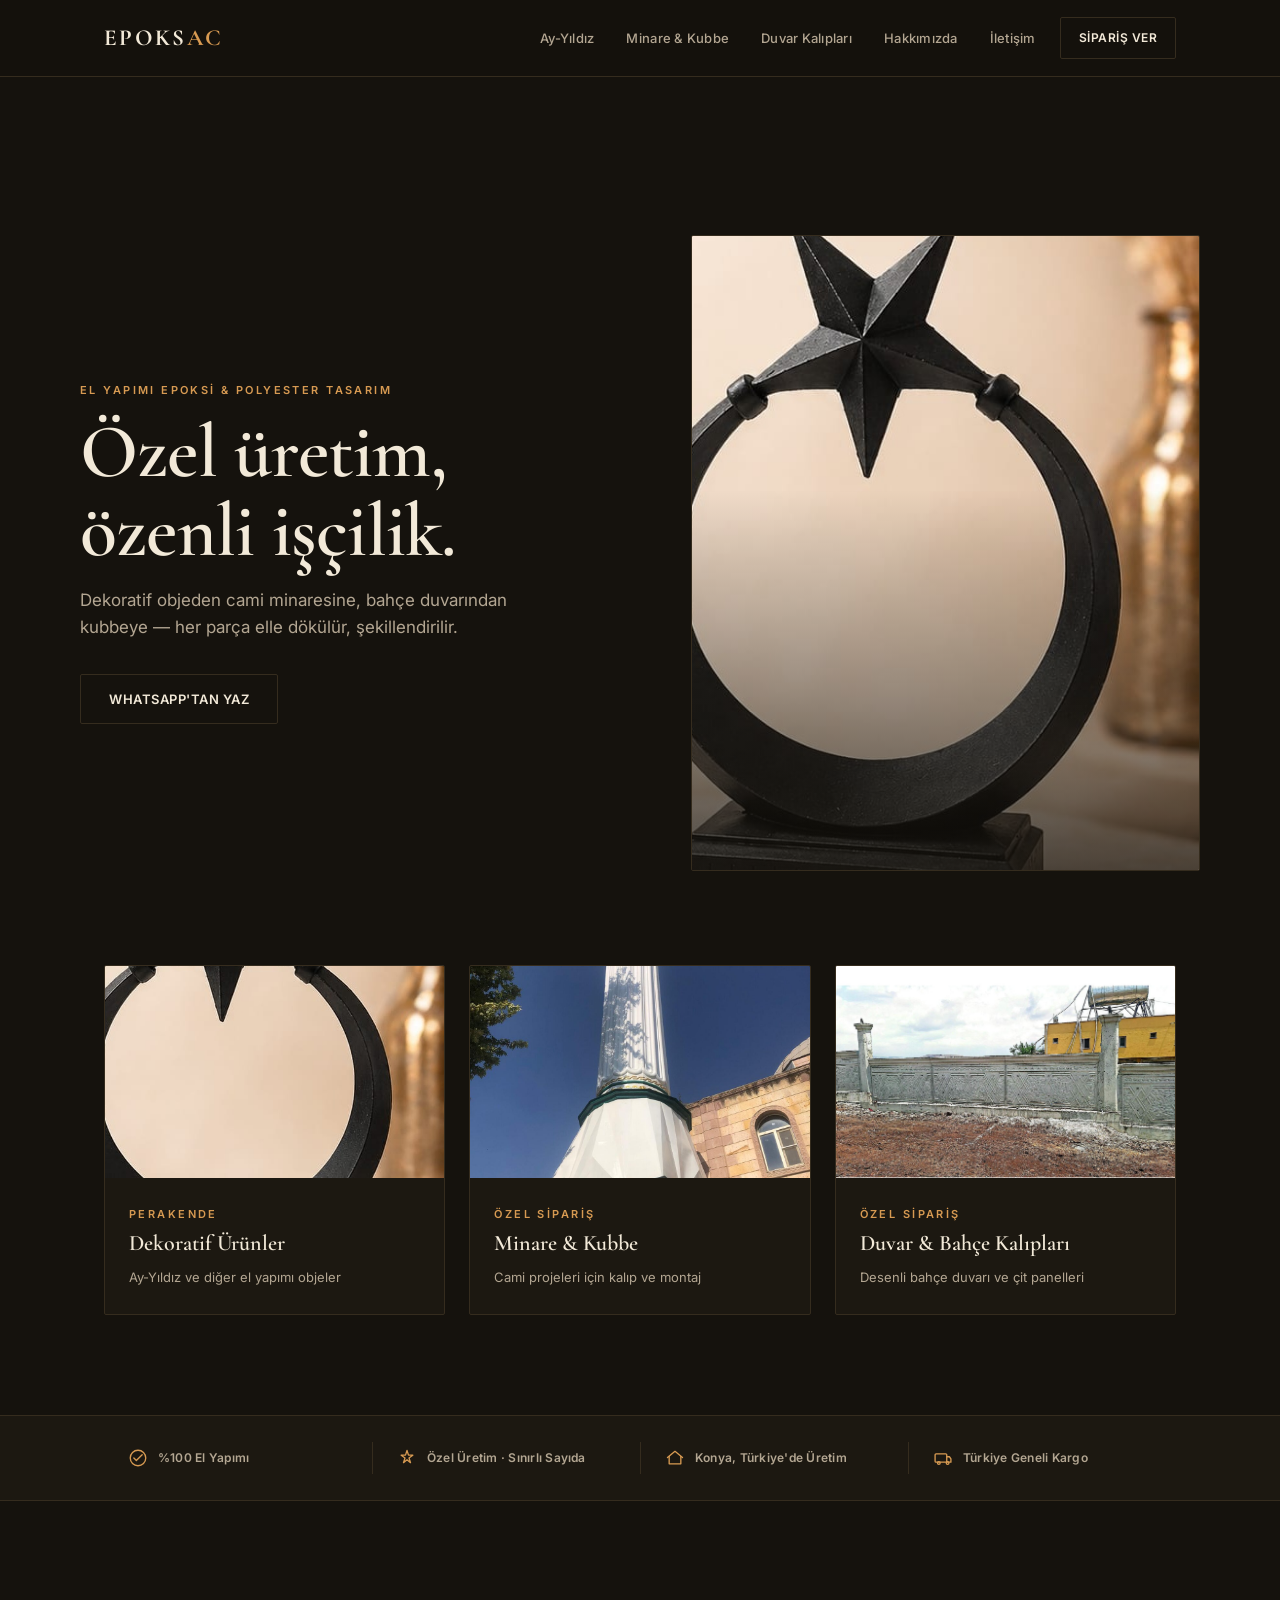
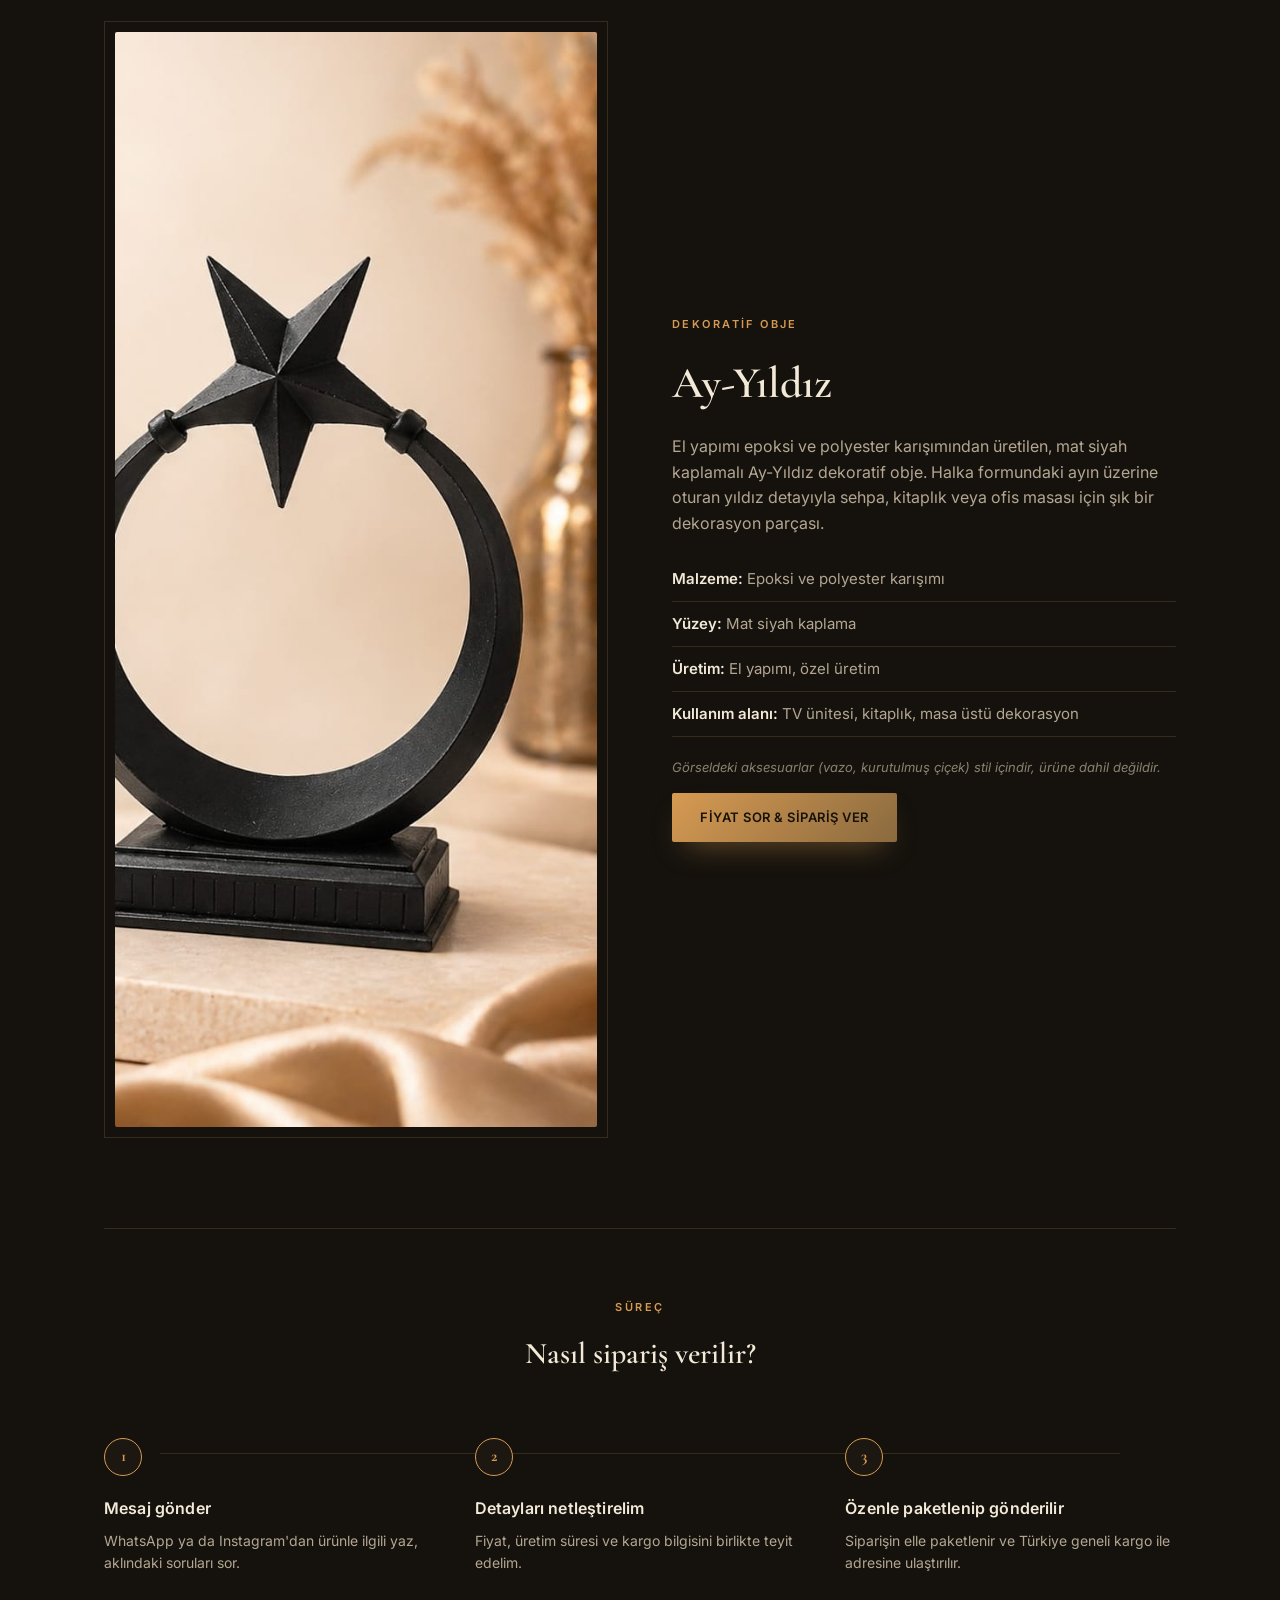
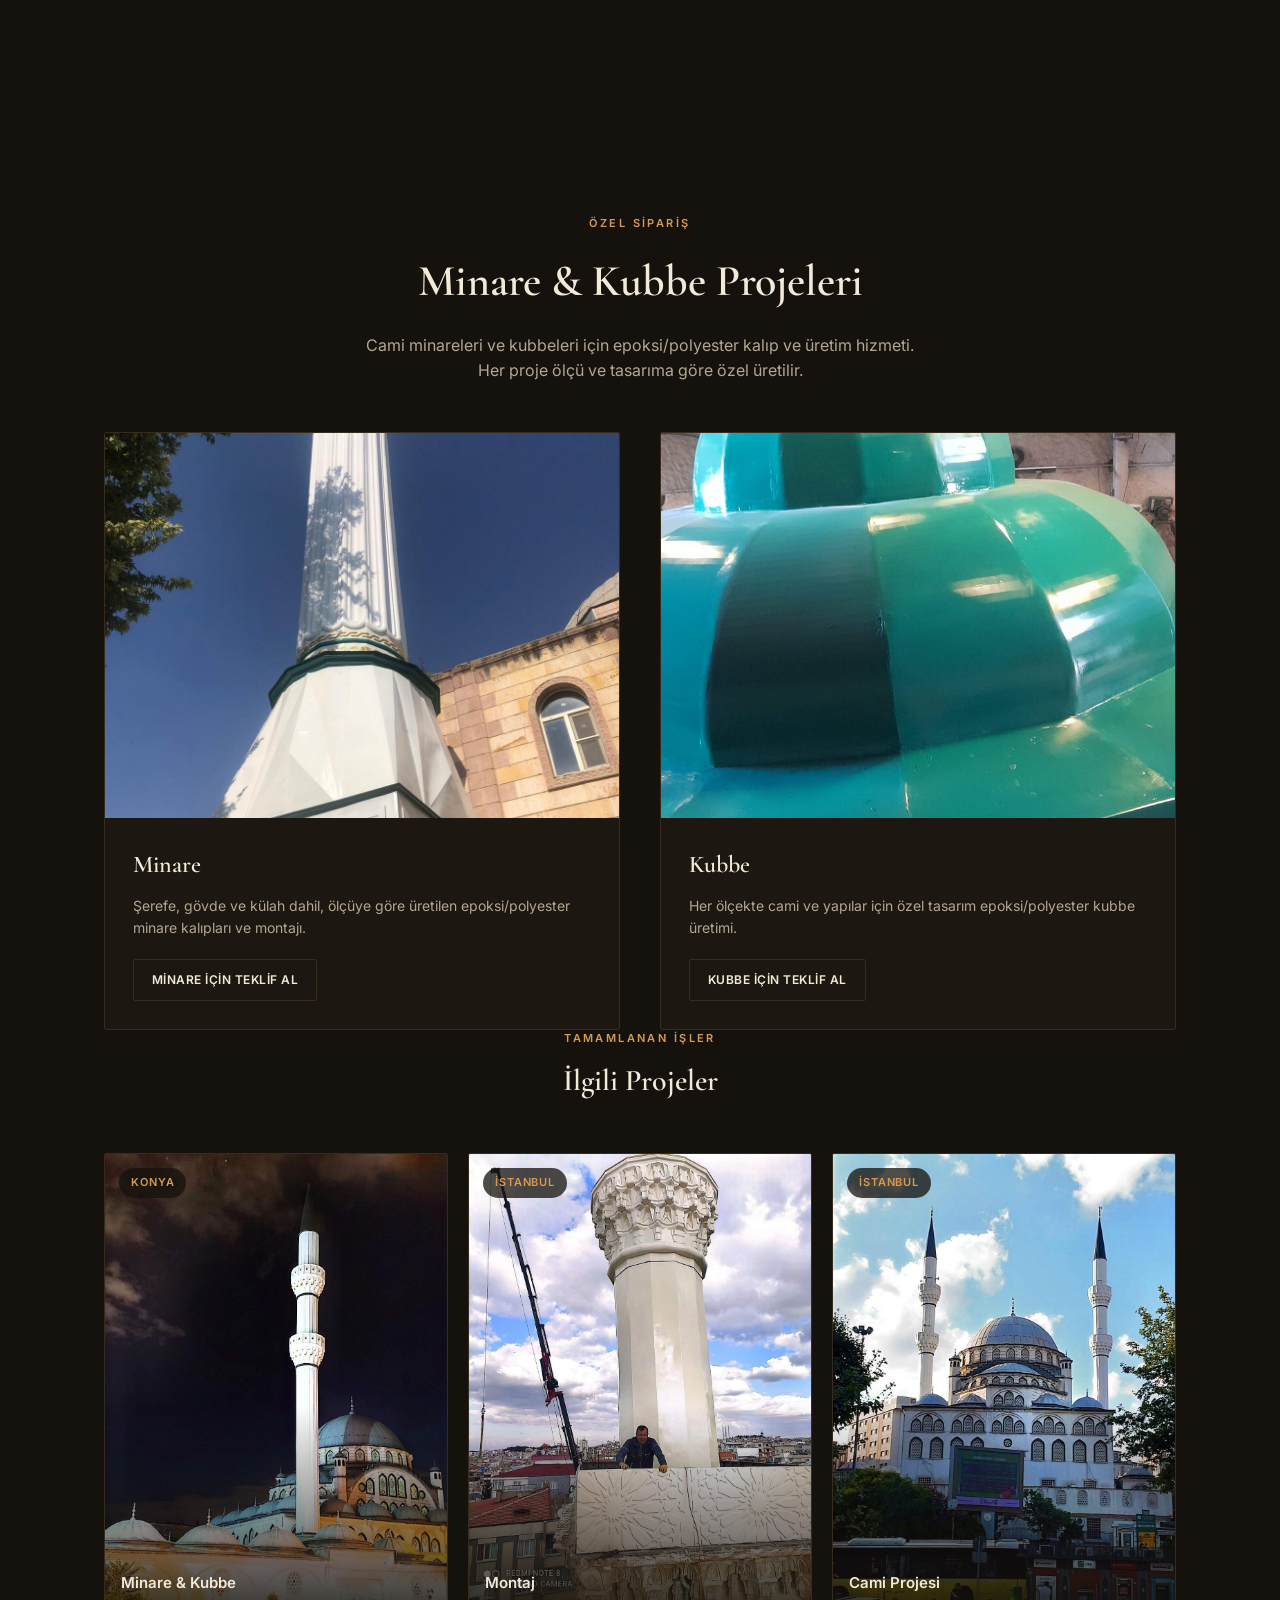
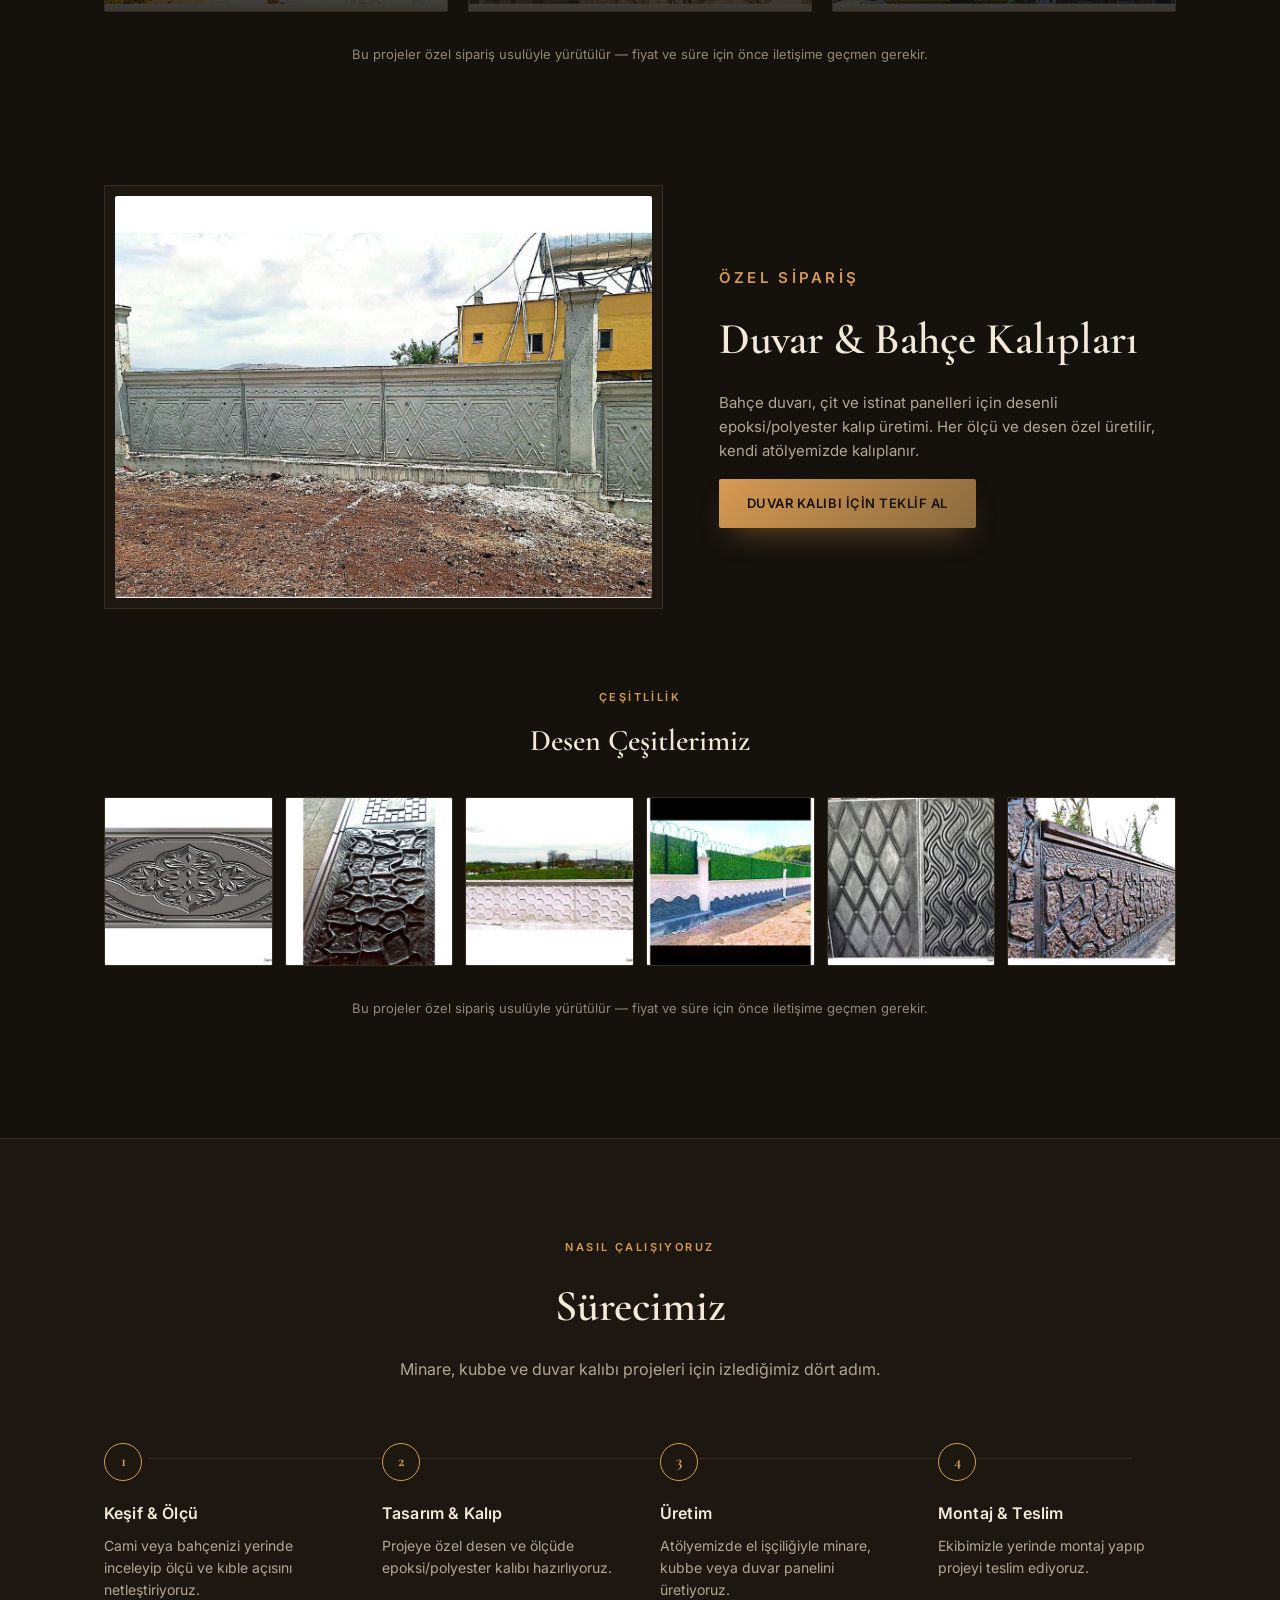
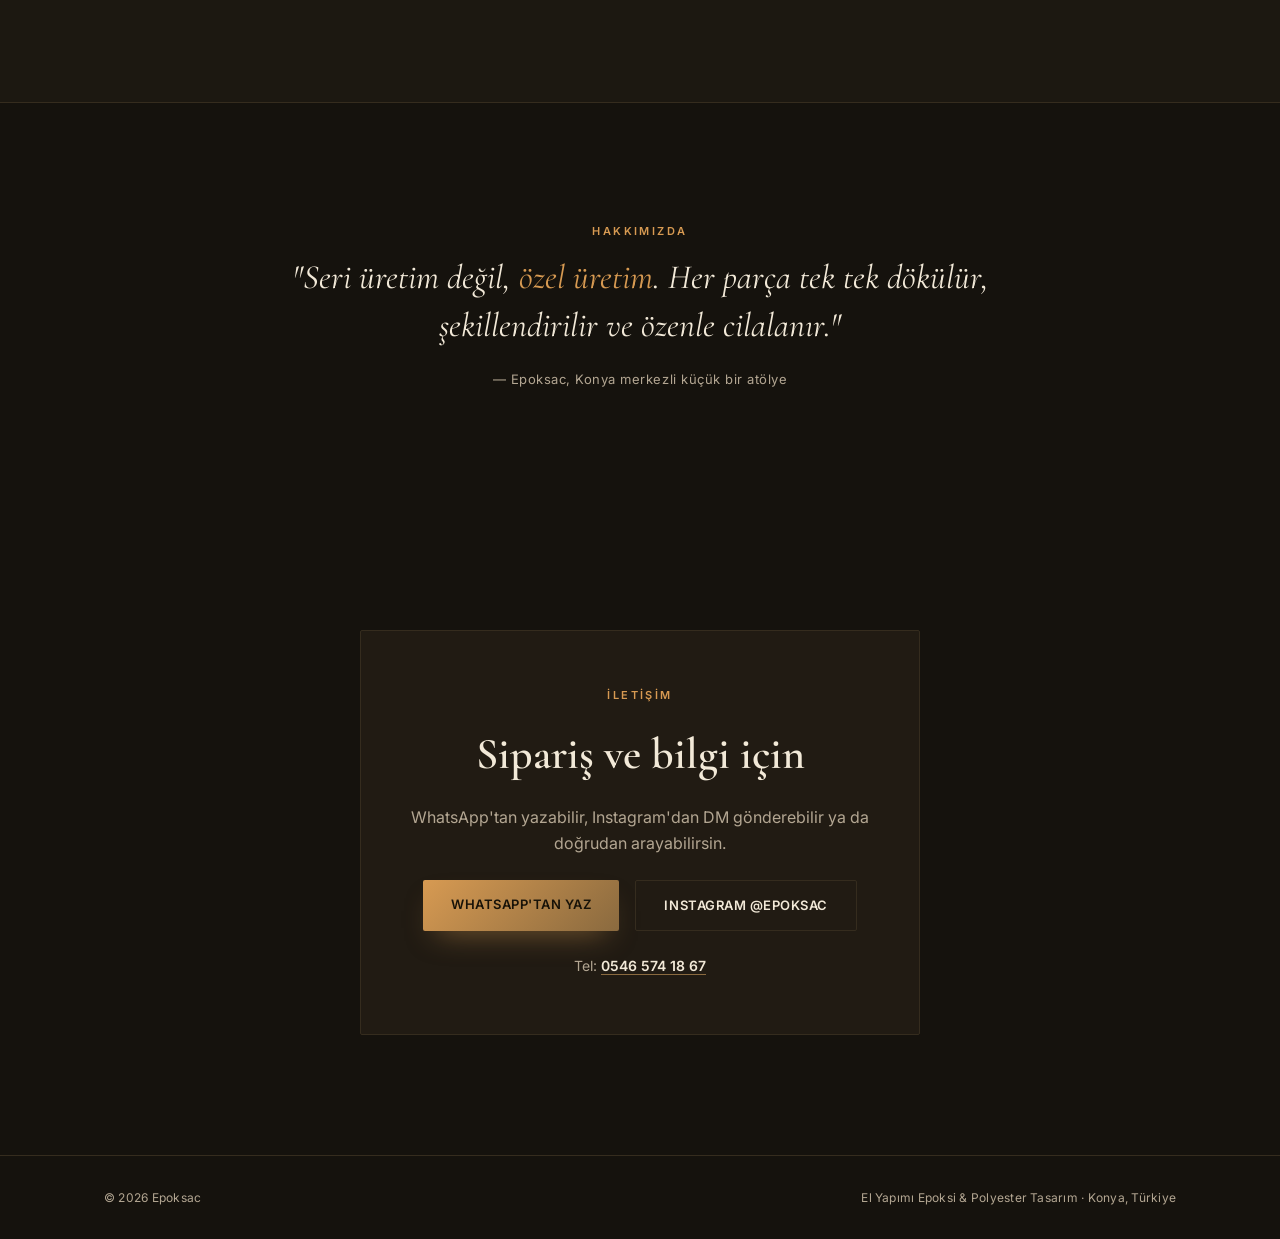
==== index.html @ 6c3136e6 "Add files via upload" ====
<!DOCTYPE html>
<html lang="tr">
<head>
<meta charset="UTF-8">
<meta name="viewport" content="width=device-width, initial-scale=1.0">
<title>Epoksac | El Yapımı Epoksi &amp; Polyester Tasarımlar</title>
<meta name="description" content="Epoksac — el yapımı epoksi ve polyester dekoratif tasarımlar. Özel üretim, özenli işçilik. Konya, Türkiye.">
<meta property="og:title" content="Epoksac | El Yapımı Epoksi &amp; Polyester Tasarımlar">
<meta property="og:description" content="El yapımı epoksi ve polyester dekoratif tasarımlar. Özel üretim, özenli işçilik.">
<meta property="og:image" content="https://www.epoksac.com.tr/assets/ay-yildiz.jpg">
<meta property="og:type" content="website">
<link rel="preconnect" href="https://fonts.googleapis.com">
<link rel="preconnect" href="https://fonts.gstatic.com" crossorigin>
<link href="https://fonts.googleapis.com/css2?family=Cormorant+Garamond:wght@500;600;700&family=Inter:wght@400;500;600&display=swap" rel="stylesheet">
<link rel="stylesheet" href="style.css?v=3">
</head>
<body>

<header class="site-header">
  <div class="wrap header-inner">
    <a href="#top" class="logo">EPOKS<span class="accent">AC</span></a>
    <nav class="nav" id="nav">
      <a href="#urun">Ay-Yıldız</a>
      <a href="#ozel-uretim">Minare &amp; Kubbe</a>
      <a href="#duvar-kalip">Duvar Kalıpları</a>
      <a href="#hakkimizda">Hakkımızda</a>
      <a href="#iletisim">İletişim</a>
    </nav>
    <a class="btn btn-outline btn-small" id="nav-shop-link" href="#" target="_blank" rel="noopener">Sipariş Ver</a>
    <button class="nav-toggle" id="nav-toggle" aria-label="Menüyü aç">
      <span></span><span></span><span></span>
    </button>
  </div>
</header>

<main id="top">

  <section class="hero">
    <div class="wrap hero-grid">
      <div class="hero-inner">
        <p class="eyebrow">El Yapımı Epoksi &amp; Polyester Tasarım</p>
        <h1>Özel üretim,<br>özenli işçilik.</h1>
        <p class="hero-sub">Dekoratif objeden cami minaresine, bahçe duvarından kubbeye — her parça elle dökülür, şekillendirilir.</p>
        <div class="hero-actions">
          <a href="#" class="btn btn-outline shop-link" target="_blank" rel="noopener">WhatsApp'tan Yaz</a>
        </div>
      </div>
      <div class="hero-visual">
        <img src="assets/ay-yildiz.jpg" alt="Ay-Yıldız dekoratif obje, siyah mat epoksi ve polyester">
      </div>
    </div>
  </section>

  <section class="service-nav">
    <div class="wrap">
      <div class="service-nav-grid">
        <a href="#urun" class="service-card">
          <div class="service-card-img"><img src="assets/ay-yildiz.jpg" alt="Ay-Yıldız dekoratif obje"></div>
          <div class="service-card-copy">
            <span class="eyebrow">Perakende</span>
            <h3>Dekoratif Ürünler</h3>
            <p>Ay-Yıldız ve diğer el yapımı objeler</p>
          </div>
        </a>
        <a href="#ozel-uretim" class="service-card">
          <div class="service-card-img"><img src="assets/minare.jpg" alt="Minare ve kubbe üretimi"></div>
          <div class="service-card-copy">
            <span class="eyebrow">Özel Sipariş</span>
            <h3>Minare &amp; Kubbe</h3>
            <p>Cami projeleri için kalıp ve montaj</p>
          </div>
        </a>
        <a href="#duvar-kalip" class="service-card">
          <div class="service-card-img"><img src="assets/duvar-hero.jpg" alt="Duvar ve bahçe kalıpları"></div>
          <div class="service-card-copy">
            <span class="eyebrow">Özel Sipariş</span>
            <h3>Duvar &amp; Bahçe Kalıpları</h3>
            <p>Desenli bahçe duvarı ve çit panelleri</p>
          </div>
        </a>
      </div>
    </div>
  </section>

  <section class="trust-strip">
    <div class="wrap trust-inner">
      <div class="trust-item">
        <svg viewBox="0 0 24 24" fill="none" stroke="currentColor" stroke-width="1.6"><path d="M7 12l3 3 7-7" stroke-linecap="round" stroke-linejoin="round"/><circle cx="12" cy="12" r="9.3"/></svg>
        <span>%100 El Yapımı</span>
      </div>
      <div class="trust-item">
        <svg viewBox="0 0 24 24" fill="none" stroke="currentColor" stroke-width="1.6"><path d="M12 3l1.8 5.6H19l-4.6 3.4 1.8 5.6L12 14.2l-4.2 3.4 1.8-5.6L5 8.6h5.2z" stroke-linejoin="round"/></svg>
        <span>Özel Üretim · Sınırlı Sayıda</span>
      </div>
      <div class="trust-item">
        <svg viewBox="0 0 24 24" fill="none" stroke="currentColor" stroke-width="1.6"><path d="M3 11.5L12 4l9 7.5" stroke-linecap="round" stroke-linejoin="round"/><path d="M5 10v9h14v-9" stroke-linecap="round" stroke-linejoin="round"/></svg>
        <span>Konya, Türkiye'de Üretim</span>
      </div>
      <div class="trust-item">
        <svg viewBox="0 0 24 24" fill="none" stroke="currentColor" stroke-width="1.6"><rect x="2.5" y="7" width="14" height="10" rx="1.2"/><path d="M16.5 10.5h3.2L21.5 13v4h-5" stroke-linecap="round" stroke-linejoin="round"/><circle cx="7" cy="18" r="1.6"/><circle cx="17.5" cy="18" r="1.6"/></svg>
        <span>Türkiye Geneli Kargo</span>
      </div>
    </div>
  </section>

  <!-- ================= AY-YILDIZ (perakende ürün) ================= -->
  <section class="product" id="urun">
    <div class="wrap product-inner">
      <div class="product-image">
        <img src="assets/ay-yildiz.jpg" alt="Ay-Yıldız dekoratif obje, siyah mat epoksi ve polyester">
      </div>
      <div class="product-copy">
        <p class="eyebrow">Dekoratif Obje</p>
        <h2>Ay-Yıldız</h2>
        <p>El yapımı epoksi ve polyester karışımından üretilen, mat siyah kaplamalı Ay-Yıldız dekoratif obje. Halka formundaki ayın üzerine oturan yıldız detayıyla sehpa, kitaplık veya ofis masası için şık bir dekorasyon parçası.</p>
        <ul class="features">
          <li><strong>Malzeme:</strong> Epoksi ve polyester karışımı</li>
          <li><strong>Yüzey:</strong> Mat siyah kaplama</li>
          <li><strong>Üretim:</strong> El yapımı, özel üretim</li>
          <li><strong>Kullanım alanı:</strong> TV ünitesi, kitaplık, masa üstü dekorasyon</li>
        </ul>
        <p class="note">Görseldeki aksesuarlar (vazo, kurutulmuş çiçek) stil içindir, ürüne dahil değildir.</p>
        <a href="#" class="btn btn-primary shop-link" target="_blank" rel="noopener">Fiyat Sor &amp; Sipariş Ver</a>
      </div>
    </div>
    <div class="wrap">
      <div class="mini-steps">
        <p class="eyebrow center">Süreç</p>
        <h3 class="center mini-steps-h3">Nasıl sipariş verilir?</h3>
        <div class="steps-grid steps-grid-3 steps-grid-mini">
          <div class="step">
            <span class="step-num">1</span>
            <h3>Mesaj gönder</h3>
            <p>WhatsApp ya da Instagram'dan ürünle ilgili yaz, aklındaki soruları sor.</p>
          </div>
          <div class="step">
            <span class="step-num">2</span>
            <h3>Detayları netleştirelim</h3>
            <p>Fiyat, üretim süresi ve kargo bilgisini birlikte teyit edelim.</p>
          </div>
          <div class="step">
            <span class="step-num">3</span>
            <h3>Özenle paketlenip gönderilir</h3>
            <p>Siparişin elle paketlenir ve Türkiye geneli kargo ile adresine ulaştırılır.</p>
          </div>
        </div>
      </div>
    </div>
  </section>

  <!-- ================= MİNARE & KUBBE (B2B özel sipariş) ================= -->
  <section class="custom" id="ozel-uretim">
    <div class="wrap">
      <p class="eyebrow center">Özel Sipariş</p>
      <h2 class="center">Minare &amp; Kubbe Projeleri</h2>
      <p class="custom-intro center">Cami minareleri ve kubbeleri için epoksi/polyester kalıp ve üretim hizmeti. Her proje ölçü ve tasarıma göre özel üretilir.</p>
      <div class="custom-grid">
        <div class="custom-card">
          <div class="custom-image">
            <img src="assets/minare.jpg" alt="Epoksi polyester cami minaresi üretimi">
          </div>
          <div class="custom-copy">
            <h3>Minare</h3>
            <p>Şerefe, gövde ve külah dahil, ölçüye göre üretilen epoksi/polyester minare kalıpları ve montajı.</p>
            <a href="#" class="btn btn-outline btn-small shop-link-custom" data-urun="Minare" target="_blank" rel="noopener">Minare için Teklif Al</a>
          </div>
        </div>
        <div class="custom-card">
          <div class="custom-image">
            <img src="assets/kubbe.jpg" alt="Epoksi polyester cami kubbesi üretimi">
          </div>
          <div class="custom-copy">
            <h3>Kubbe</h3>
            <p>Her ölçekte cami ve yapılar için özel tasarım epoksi/polyester kubbe üretimi.</p>
            <a href="#" class="btn btn-outline btn-small shop-link-custom" data-urun="Kubbe" target="_blank" rel="noopener">Kubbe için Teklif Al</a>
          </div>
        </div>
      </div>
      <p class="eyebrow center desen-title">Tamamlanan İşler</p>
      <h3 class="center desen-h3">İlgili Projeler</h3>
      <div class="mini-gallery">
        <div class="proje-card">
          <img src="assets/proje-minare-kubbe.jpg" alt="Gece ışıklı minare ve kubbe, Konya">
          <span class="proje-tag">Konya</span>
          <span class="proje-cat">Minare &amp; Kubbe</span>
        </div>
        <div class="proje-card">
          <img src="assets/proje-montaj.jpg" alt="Minare montajı sırasında işçi ve vinç">
          <span class="proje-tag">İstanbul</span>
          <span class="proje-cat">Montaj</span>
        </div>
        <div class="proje-card">
          <img src="assets/proje-cami.jpg" alt="Tamamlanmış cami, çift minare">
          <span class="proje-tag">İstanbul</span>
          <span class="proje-cat">Cami Projesi</span>
        </div>
      </div>
      <p class="custom-note center">Bu projeler özel sipariş usulüyle yürütülür — fiyat ve süre için önce iletişime geçmen gerekir.</p>
    </div>
  </section>

  <!-- ================= DUVAR & BAHÇE KALIPLARI (B2B özel sipariş) ================= -->
  <section class="custom custom-alt" id="duvar-kalip">
    <div class="wrap">
      <div class="duvar-grid">
        <div class="duvar-visual">
          <img src="assets/duvar-hero.jpg" alt="Desenli bahçe duvarı kalıbı, yıldız ve çiçek motifli panel">
        </div>
        <div class="duvar-copy">
          <p class="eyebrow">Özel Sipariş</p>
          <h2>Duvar &amp; Bahçe Kalıpları</h2>
          <p>Bahçe duvarı, çit ve istinat panelleri için desenli epoksi/polyester kalıp üretimi. Her ölçü ve desen özel üretilir, kendi atölyemizde kalıplanır.</p>
          <a href="#" class="btn btn-primary shop-link-custom" data-urun="Duvar Kalıbı" target="_blank" rel="noopener">Duvar Kalıbı için Teklif Al</a>
        </div>
      </div>
      <p class="eyebrow center desen-title">Çeşitlilik</p>
      <h3 class="center desen-h3">Desen Çeşitlerimiz</h3>
      <div class="desen-grid">
        <div class="desen-item"><img src="assets/desen-madalyon.jpg" alt="Madalyon desenli duvar kalıbı"></div>
        <div class="desen-item"><img src="assets/desen-tas-tugla.jpg" alt="Taş ve tuğla doku karışımı duvar kalıbı"></div>
        <div class="desen-item"><img src="assets/desen-petek.jpg" alt="Petek desenli bahçe duvarı"></div>
        <div class="desen-item"><img src="assets/desen-dalga.jpg" alt="Dalga desenli renkli bahçe duvarı"></div>
        <div class="desen-item"><img src="assets/desen-baklava.jpg" alt="Baklava ve dalga desenli duvar kalıbı çifti"></div>
        <div class="desen-item"><img src="assets/desen-tas-doku.jpg" alt="Taş doku detaylı duvar kalıbı"></div>
      </div>
      <p class="custom-note center">Bu projeler özel sipariş usulüyle yürütülür — fiyat ve süre için önce iletişime geçmen gerekir.</p>
    </div>
  </section>

  <!-- ================= ORTAK: SÜREÇ (B2B) ================= -->
  <section class="steps" id="uretim-sureci">
    <div class="wrap">
      <p class="eyebrow center">Nasıl Çalışıyoruz</p>
      <h2 class="center">Sürecimiz</h2>
      <p class="custom-intro center">Minare, kubbe ve duvar kalıbı projeleri için izlediğimiz dört adım.</p>
      <div class="steps-grid steps-grid-4">
        <div class="step">
          <span class="step-num">1</span>
          <h3>Keşif &amp; Ölçü</h3>
          <p>Cami veya bahçenizi yerinde inceleyip ölçü ve kıble açısını netleştiriyoruz.</p>
        </div>
        <div class="step">
          <span class="step-num">2</span>
          <h3>Tasarım &amp; Kalıp</h3>
          <p>Projeye özel desen ve ölçüde epoksi/polyester kalıbı hazırlıyoruz.</p>
        </div>
        <div class="step">
          <span class="step-num">3</span>
          <h3>Üretim</h3>
          <p>Atölyemizde el işçiliğiyle minare, kubbe veya duvar panelini üretiyoruz.</p>
        </div>
        <div class="step">
          <span class="step-num">4</span>
          <h3>Montaj &amp; Teslim</h3>
          <p>Ekibimizle yerinde montaj yapıp projeyi teslim ediyoruz.</p>
        </div>
      </div>
    </div>
  </section>

  <section class="about" id="hakkimizda">
    <div class="wrap about-inner">
      <p class="eyebrow center">Hakkımızda</p>
      <p class="about-quote">"Seri üretim değil, <em>özel üretim</em>. Her parça tek tek dökülür, şekillendirilir ve özenle cilalanır."</p>
      <p class="about-byline">— Epoksac, Konya merkezli küçük bir atölye</p>
    </div>
  </section>

  <section class="contact" id="iletisim">
    <div class="wrap">
      <div class="contact-card">
        <p class="eyebrow">İletişim</p>
        <h2>Sipariş ve bilgi için</h2>
        <p>WhatsApp'tan yazabilir, Instagram'dan DM gönderebilir ya da doğrudan arayabilirsin.</p>
        <div class="contact-links">
          <a href="#" class="btn btn-primary shop-link" target="_blank" rel="noopener">WhatsApp'tan Yaz</a>
          <a href="https://instagram.com/epoksac" target="_blank" rel="noopener" class="btn btn-outline">Instagram @epoksac</a>
        </div>
        <p class="contact-phone">Tel: <a href="tel:+905465741867">0546 574 18 67</a></p>
      </div>
    </div>
  </section>

</main>

<footer class="site-footer">
  <div class="wrap footer-inner">
    <span>© <span id="year"></span> Epoksac</span>
    <span>El Yapımı Epoksi &amp; Polyester Tasarım · Konya, Türkiye</span>
  </div>
</footer>

<script src="script.js"></script>
</body>
</html>
---- style.css ----
:root {
  --bg: #15120d;
  --bg-alt: #1c1811;
  --bg-panel: #211b13;
  --ink: #f2e9d8;
  --ink-soft: #b3a692;
  --accent: #d79a52;
  --accent-dark: #c2863f;
  --accent-soft: #8a6a3f;
  --line: #352c1e;
  --radius: 2px;
  --serif: "Cormorant Garamond", Georgia, serif;
  --sans: "Inter", -apple-system, BlinkMacSystemFont, "Segoe UI", sans-serif;
}

* { box-sizing: border-box; }

html { scroll-behavior: smooth; }

body {
  margin: 0;
  background: var(--bg);
  color: var(--ink);
  font-family: var(--sans);
  line-height: 1.6;
  -webkit-font-smoothing: antialiased;
}

img { max-width: 100%; display: block; }

.wrap {
  max-width: 1120px;
  margin: 0 auto;
  padding: 0 24px;
}

.eyebrow {
  font-family: var(--sans);
  font-size: 11px;
  letter-spacing: 0.22em;
  text-transform: uppercase;
  color: var(--accent);
  font-weight: 600;
  margin: 0 0 14px;
}

h1, h2 {
  font-family: var(--serif);
  font-weight: 600;
  margin: 0 0 16px;
  color: var(--ink);
}

h1 { font-size: clamp(40px, 7vw, 76px); line-height: 1.04; letter-spacing: -0.01em; }
h2 { font-size: clamp(30px, 4.2vw, 44px); }

p { color: var(--ink-soft); margin: 0 0 16px; }

/* Header */
.site-header {
  position: sticky;
  top: 0;
  z-index: 50;
  background: rgba(21, 18, 13, 0.82);
  backdrop-filter: blur(10px);
  border-bottom: 1px solid var(--line);
}

.header-inner {
  display: flex;
  align-items: center;
  justify-content: space-between;
  height: 76px;
  gap: 24px;
}

.logo {
  font-family: var(--serif);
  font-size: 23px;
  font-weight: 700;
  letter-spacing: 0.1em;
  color: var(--ink);
  text-decoration: none;
}
.logo .accent { color: var(--accent); }

.nav {
  display: flex;
  gap: 32px;
  margin-left: auto;
}
.nav a {
  color: var(--ink-soft);
  text-decoration: none;
  font-size: 13px;
  font-weight: 500;
  letter-spacing: 0.02em;
}
.nav a:hover { color: var(--accent); }

.nav-toggle {
  display: none;
  flex-direction: column;
  justify-content: center;
  gap: 5px;
  width: 36px;
  height: 36px;
  background: none;
  border: none;
  cursor: pointer;
  padding: 0;
}
.nav-toggle span {
  display: block;
  height: 2px;
  width: 100%;
  background: var(--ink);
}

/* Buttons */
.btn {
  display: inline-block;
  padding: 14px 28px;
  border-radius: var(--radius);
  text-decoration: none;
  font-size: 13px;
  font-weight: 600;
  letter-spacing: 0.04em;
  text-transform: uppercase;
  transition: opacity 0.15s ease, transform 0.15s ease, background 0.15s ease;
}
.btn:hover { transform: translateY(-1px); }
.btn-primary {
  background: linear-gradient(135deg, var(--accent) 0%, var(--accent-soft) 100%);
  color: #171208;
  box-shadow: 0 14px 30px -14px rgba(215, 154, 82, 0.55);
}
.btn-primary:hover { opacity: 0.94; }
.btn-outline {
  background: transparent;
  color: var(--ink);
  border: 1px solid var(--line);
}
.btn-outline:hover { border-color: var(--accent); color: var(--accent); }
.btn-small { padding: 10px 18px; font-size: 12px; }

.center { text-align: center; }

/* Hero */
.hero { padding: 64px 0 0; }
.hero-grid {
  display: grid;
  grid-template-columns: 1.05fr 0.95fr;
  gap: 48px;
  align-items: center;
  min-height: calc(100vh - 76px);
  padding: 48px 0;
}
.hero-inner { max-width: 560px; }
.hero-sub { font-size: 17px; max-width: 460px; }
.hero-actions { display: flex; gap: 16px; margin-top: 32px; flex-wrap: wrap; }

.hero-visual {
  position: relative;
  aspect-ratio: 4 / 5;
  border-radius: var(--radius);
  overflow: hidden;
  background: var(--bg-alt);
  border: 1px solid var(--line);
}
.hero-visual::after {
  content: "";
  position: absolute;
  inset: 0;
  background: linear-gradient(180deg, rgba(21,18,13,0) 40%, rgba(21,18,13,0.75) 100%);
  pointer-events: none;
}
.hero-visual img {
  width: 100%;
  height: 100%;
  object-fit: cover;
}

/* Trust strip */
.trust-strip {
  padding: 26px 0;
  background: var(--bg-alt);
  border-top: 1px solid var(--line);
  border-bottom: 1px solid var(--line);
}
.trust-inner {
  display: flex;
  justify-content: space-between;
  flex-wrap: wrap;
}
.trust-item {
  display: flex;
  align-items: center;
  gap: 10px;
  font-size: 12px;
  font-weight: 600;
  letter-spacing: 0.02em;
  color: var(--ink-soft);
  flex: 1 1 200px;
  padding: 6px 24px;
  border-left: 1px solid var(--line);
}
.trust-item:first-child { border-left: none; }
.trust-item svg {
  width: 20px;
  height: 20px;
  color: var(--accent);
  flex-shrink: 0;
}

/* Service nav (3 kartlı hızlı seçim) */
.service-nav { padding: 0 0 100px; }
.service-nav-grid {
  display: grid;
  grid-template-columns: repeat(3, 1fr);
  gap: 24px;
}
.service-card {
  display: block;
  text-decoration: none;
  border: 1px solid var(--line);
  border-radius: var(--radius);
  overflow: hidden;
  background: var(--bg-alt);
  transition: border-color 0.2s ease, transform 0.2s ease;
}
.service-card:hover { border-color: var(--accent); transform: translateY(-3px); }
.service-card-img {
  aspect-ratio: 16 / 10;
  overflow: hidden;
  background: var(--bg-panel);
}
.service-card-img img { width: 100%; height: 100%; object-fit: cover; }
.service-card-copy { padding: 22px 24px 26px; }
.service-card-copy .eyebrow { margin-bottom: 8px; }
.service-card-copy h3 {
  font-family: var(--serif);
  font-size: 22px;
  font-weight: 600;
  color: var(--ink);
  margin: 0 0 6px;
}
.service-card-copy p { font-size: 13px; margin: 0; color: var(--ink-soft); }

/* Product */
.product { padding: 120px 0; }
.product-inner {
  display: grid;
  grid-template-columns: 1fr 1fr;
  gap: 64px;
  align-items: center;
}
.product-image {
  position: relative;
  border: 1px solid var(--line);
  padding: 10px;
}
.product-image img {
  border-radius: var(--radius);
}
.features { list-style: none; padding: 0; margin: 20px 0; }
.features li {
  padding: 10px 0;
  border-bottom: 1px solid var(--line);
  color: var(--ink-soft);
  font-size: 15px;
}
.features li strong { color: var(--ink); font-weight: 600; }
.note { font-size: 13px; font-style: italic; color: var(--ink-soft); opacity: 0.75; }

/* Mini steps (Ay-Yıldız sipariş süreci, ürün bölümü içinde) */
.mini-steps { margin-top: 90px; padding-top: 70px; border-top: 1px solid var(--line); }
.mini-steps-h3 {
  font-family: var(--serif);
  font-weight: 600;
  font-size: clamp(22px, 2.8vw, 30px);
  color: var(--ink);
  margin: 0 0 48px;
}
.steps-grid-3 { grid-template-columns: repeat(3, 1fr); }
.steps-grid-mini { margin-top: 0; }
.steps-grid-mini.steps-grid::before { left: 56px; right: 56px; }

/* Custom orders (minare/kubbe) */
.custom { padding: 120px 0; }
.custom-intro { max-width: 560px; margin-left: auto; margin-right: auto; }
.custom-grid {
  display: grid;
  grid-template-columns: 1fr 1fr;
  gap: 40px;
  margin-top: 48px;
}
.custom-card {
  border: 1px solid var(--line);
  border-radius: var(--radius);
  overflow: hidden;
  background: var(--bg-alt);
}
.custom-image {
  aspect-ratio: 4 / 3;
  overflow: hidden;
  background: var(--bg-panel);
}
.custom-image img {
  width: 100%;
  height: 100%;
  object-fit: cover;
}
.custom-copy { padding: 28px; }
.custom-copy h3 {
  font-family: var(--serif);
  font-size: 24px;
  font-weight: 600;
  margin: 0 0 10px;
  color: var(--ink);
}
.custom-copy p { font-size: 14px; margin: 0 0 20px; }
.custom-note { font-size: 13px; color: var(--ink-soft); opacity: 0.8; margin: 32px 0 0; }

/* Duvar & Bahçe Kalıpları */
.custom-alt { padding-top: 0; }
.duvar-grid {
  display: grid;
  grid-template-columns: 1.1fr 0.9fr;
  gap: 56px;
  align-items: center;
  margin-bottom: 80px;
}
.duvar-visual {
  border: 1px solid var(--line);
  padding: 10px;
  background: var(--bg-alt);
}
.duvar-visual img { border-radius: var(--radius); aspect-ratio: 4/3; object-fit: cover; width: 100%; }
.duvar-copy p { font-size: 15px; max-width: 480px; }
.desen-title { margin-bottom: 10px; }
.desen-h3 {
  font-family: var(--serif);
  font-weight: 600;
  font-size: clamp(22px, 2.8vw, 30px);
  color: var(--ink);
  margin: 0 0 32px;
  text-align: center;
}
.desen-grid {
  display: grid;
  grid-template-columns: repeat(6, 1fr);
  gap: 12px;
}
.desen-item {
  aspect-ratio: 1 / 1;
  overflow: hidden;
  border-radius: var(--radius);
  border: 1px solid var(--line);
  background: var(--bg-panel);
}
.desen-item img {
  width: 100%;
  height: 100%;
  object-fit: cover;
  transition: transform 0.3s ease;
}
.desen-item:hover img { transform: scale(1.06); }

/* İlgili projeler galerisi (Minare & Kubbe bölümü içinde, küçük) */
.mini-gallery {
  display: grid;
  grid-template-columns: repeat(3, 1fr);
  gap: 20px;
  margin-top: 48px;
}
.proje-card {
  position: relative;
  aspect-ratio: 3 / 4;
  overflow: hidden;
  border-radius: var(--radius);
  border: 1px solid var(--line);
  background: var(--bg-panel);
}
.proje-card img {
  width: 100%;
  height: 100%;
  object-fit: cover;
  transition: transform 0.3s ease;
}
.proje-card:hover img { transform: scale(1.05); }
.proje-card::after {
  content: "";
  position: absolute;
  inset: 0;
  background: linear-gradient(180deg, rgba(21,18,13,0) 55%, rgba(21,18,13,0.85) 100%);
  pointer-events: none;
}
.proje-tag {
  position: absolute;
  top: 14px;
  left: 14px;
  z-index: 2;
  background: rgba(21, 18, 13, 0.75);
  color: var(--accent);
  font-size: 11px;
  font-weight: 600;
  letter-spacing: 0.08em;
  text-transform: uppercase;
  padding: 6px 12px;
  border-radius: 20px;
}
.proje-cat {
  position: absolute;
  bottom: 16px;
  left: 16px;
  z-index: 2;
  color: var(--ink);
  font-size: 15px;
  font-weight: 600;
}

/* Steps */
.steps { padding: 100px 0; background: var(--bg-alt); border-top: 1px solid var(--line); border-bottom: 1px solid var(--line); }
.steps-grid {
  position: relative;
  display: grid;
  grid-template-columns: repeat(3, 1fr);
  gap: 40px;
  margin-top: 56px;
}
.steps-grid::before {
  content: "";
  position: absolute;
  top: 19px;
  left: 56px;
  right: 56px;
  height: 1px;
  background: var(--line);
}
.step { position: relative; padding-top: 4px; }
.steps-grid-4 { grid-template-columns: repeat(4, 1fr); }
.steps-grid-4::before { left: 44px; right: 44px; }
.step-num {
  position: relative;
  z-index: 1;
  display: inline-flex;
  align-items: center;
  justify-content: center;
  width: 38px;
  height: 38px;
  border-radius: 50%;
  background: var(--bg-alt);
  border: 1px solid var(--accent);
  color: var(--accent);
  font-family: var(--serif);
  font-size: 16px;
  font-weight: 700;
  margin-bottom: 20px;
}
.step h3 {
  font-family: var(--sans);
  font-size: 16px;
  font-weight: 600;
  letter-spacing: 0.01em;
  margin: 0 0 8px;
  color: var(--ink);
}
.step p { font-size: 14px; margin: 0; }

/* About */
.about { padding: 120px 0; }
.about-inner { max-width: 760px; margin: 0 auto; text-align: center; }
.about-quote {
  font-family: var(--serif);
  font-size: clamp(24px, 3.4vw, 34px);
  font-style: italic;
  line-height: 1.4;
  color: var(--ink);
  margin: 0 0 20px;
}
.about-quote em { color: var(--accent); font-style: italic; }
.about-byline {
  font-size: 13px;
  letter-spacing: 0.04em;
  color: var(--ink-soft);
  margin: 0;
}

/* Contact */
.contact { padding: 120px 0; }
.contact-card {
  max-width: 560px;
  margin: 0 auto;
  text-align: center;
  background: var(--bg-panel);
  border: 1px solid var(--line);
  border-radius: var(--radius);
  padding: 56px 48px;
}
.contact-card p { margin-left: auto; margin-right: auto; }
.contact-links { display: flex; justify-content: center; gap: 16px; margin-top: 24px; flex-wrap: wrap; }
.contact-phone {
  margin: 24px 0 0;
  font-size: 14px;
  color: var(--ink-soft);
}
.contact-phone a {
  color: var(--ink);
  font-weight: 600;
  text-decoration: none;
  border-bottom: 1px solid var(--accent-soft);
}
.contact-phone a:hover { color: var(--accent); }

/* Footer */
.site-footer {
  border-top: 1px solid var(--line);
  padding: 32px 0;
}
.footer-inner {
  display: flex;
  justify-content: space-between;
  flex-wrap: wrap;
  gap: 8px;
  font-size: 12px;
  letter-spacing: 0.02em;
  color: var(--ink-soft);
}

/* Responsive */
@media (max-width: 900px) {
  .hero-grid { grid-template-columns: 1fr; min-height: auto; padding: 24px 0 48px; }
  .hero-visual { aspect-ratio: 16 / 10; order: -1; }
}

@media (max-width: 760px) {
  .nav {
    position: absolute;
    top: 76px;
    left: 0;
    right: 0;
    background: var(--bg);
    border-bottom: 1px solid var(--line);
    flex-direction: column;
    padding: 16px 24px 24px;
    display: none;
    gap: 16px;
  }
  .nav.open { display: flex; }
  .nav-toggle { display: flex; }
  #nav-shop-link { display: none; }
  .product-inner { grid-template-columns: 1fr; gap: 32px; }
  .product-image { order: -1; }
  .trust-inner { flex-direction: column; gap: 0; }
  .trust-item { border-left: none; border-top: 1px solid var(--line); padding: 14px 0; }
  .trust-item:first-child { border-top: none; }
  .steps-grid { grid-template-columns: 1fr; gap: 36px; }
  .steps-grid::before { display: none; }
  .contact-card { padding: 40px 24px; }
  .custom-grid { grid-template-columns: 1fr; gap: 28px; }
  .duvar-grid { grid-template-columns: 1fr; gap: 28px; margin-bottom: 56px; }
  .desen-grid { grid-template-columns: repeat(3, 1fr); }
  .mini-gallery { grid-template-columns: repeat(2, 1fr); }
  .steps-grid-4 { grid-template-columns: 1fr; }
  .steps-grid-3 { grid-template-columns: 1fr; gap: 36px; }
  .steps-grid-3::before { display: none; }
  .service-nav-grid { grid-template-columns: 1fr; gap: 20px; }
  .mini-steps { margin-top: 56px; padding-top: 48px; }
}

@media (max-width: 560px) {
  .desen-grid { grid-template-columns: repeat(2, 1fr); }
  .mini-gallery { grid-template-columns: 1fr; }
}
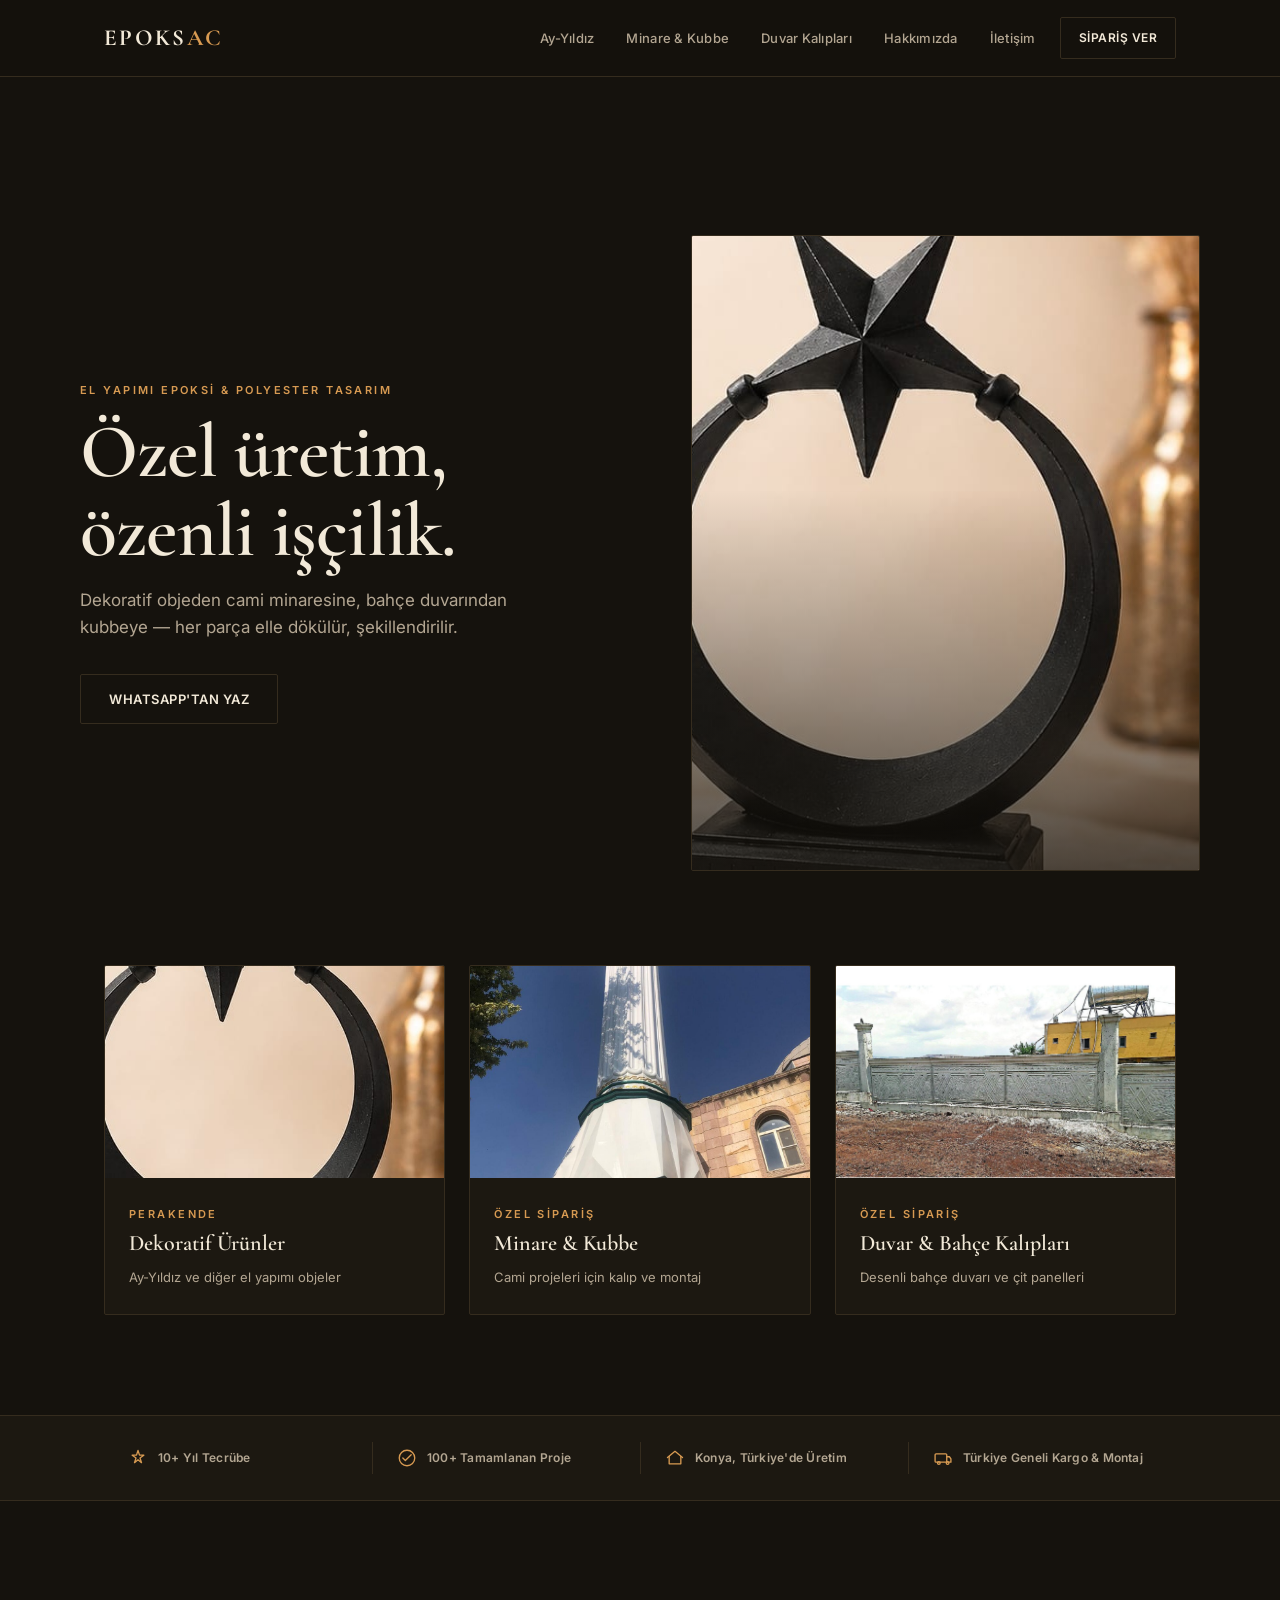
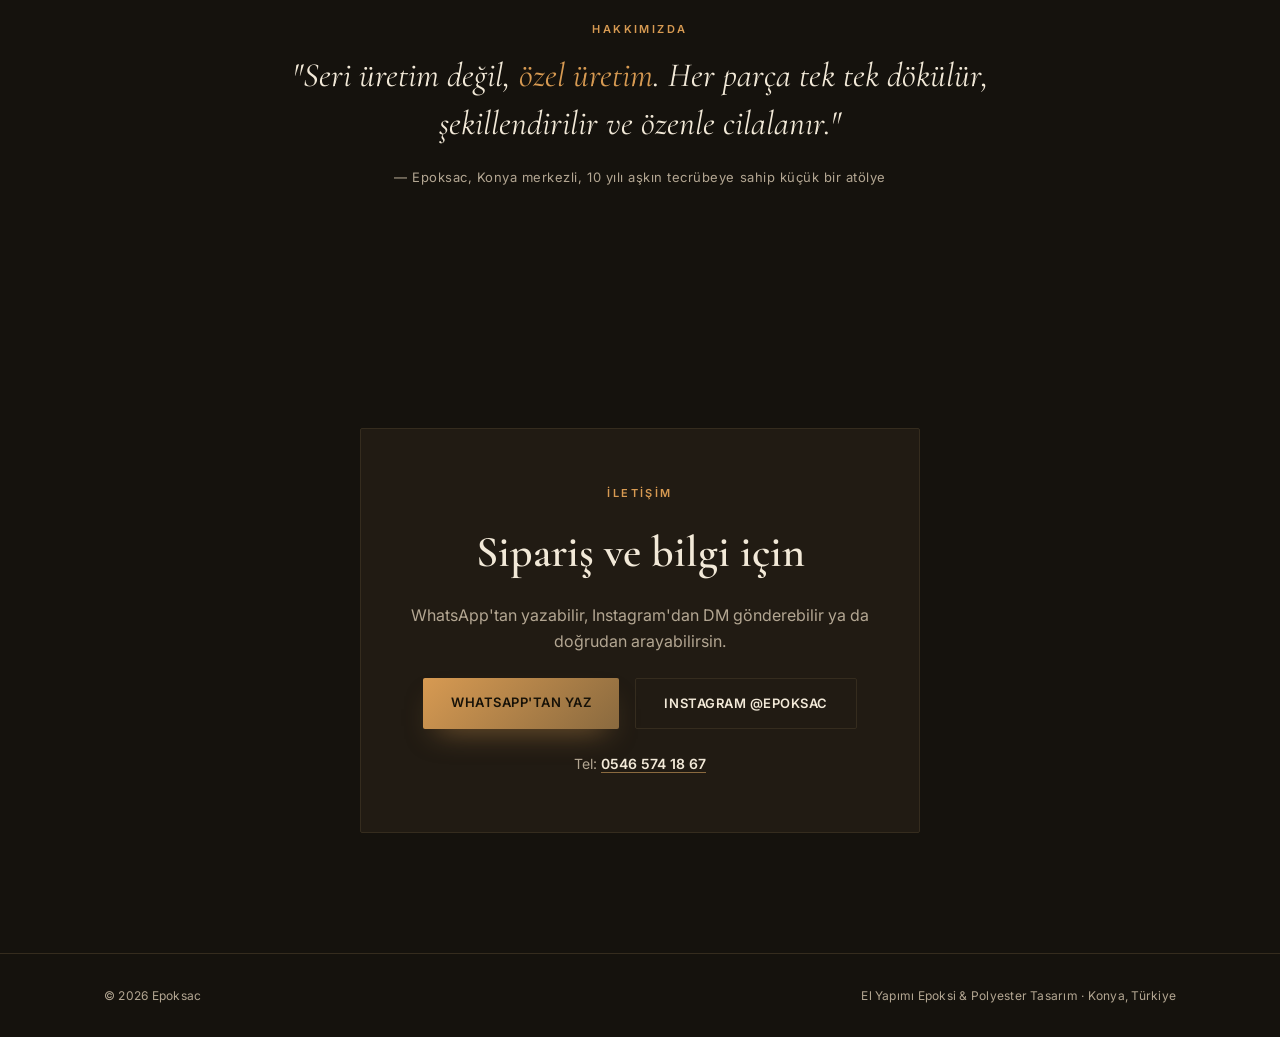
==== commit f3f4f576: "Add files via upload" ====
--- a/index.html
+++ b/index.html
@@ -4,7 +4,7 @@
 <meta charset="UTF-8">
 <meta name="viewport" content="width=device-width, initial-scale=1.0">
 <title>Epoksac | El Yapımı Epoksi &amp; Polyester Tasarımlar</title>
-<meta name="description" content="Epoksac — el yapımı epoksi ve polyester dekoratif tasarımlar. Özel üretim, özenli işçilik. Konya, Türkiye.">
+<meta name="description" content="Epoksac — Konya merkezli, 10+ yıllık tecrübeyle el yapımı epoksi/polyester dekoratif ürünler, cami minaresi &amp; kubbesi ve bahçe duvarı kalıbı üretimi.">
 <meta property="og:title" content="Epoksac | El Yapımı Epoksi &amp; Polyester Tasarımlar">
 <meta property="og:description" content="El yapımı epoksi ve polyester dekoratif tasarımlar. Özel üretim, özenli işçilik.">
 <meta property="og:image" content="https://www.epoksac.com.tr/assets/ay-yildiz.jpg">
@@ -12,19 +12,19 @@
 <link rel="preconnect" href="https://fonts.googleapis.com">
 <link rel="preconnect" href="https://fonts.gstatic.com" crossorigin>
 <link href="https://fonts.googleapis.com/css2?family=Cormorant+Garamond:wght@500;600;700&family=Inter:wght@400;500;600&display=swap" rel="stylesheet">
-<link rel="stylesheet" href="style.css?v=3">
+<link rel="stylesheet" href="style.css?v=4">
 </head>
-<body>
+<body data-context="genel">
 
 <header class="site-header">
   <div class="wrap header-inner">
-    <a href="#top" class="logo">EPOKS<span class="accent">AC</span></a>
+    <a href="index.html" class="logo">EPOKS<span class="accent">AC</span></a>
     <nav class="nav" id="nav">
-      <a href="#urun">Ay-Yıldız</a>
-      <a href="#ozel-uretim">Minare &amp; Kubbe</a>
-      <a href="#duvar-kalip">Duvar Kalıpları</a>
-      <a href="#hakkimizda">Hakkımızda</a>
-      <a href="#iletisim">İletişim</a>
+      <a href="ay-yildiz.html">Ay-Yıldız</a>
+      <a href="minare-kubbe.html">Minare &amp; Kubbe</a>
+      <a href="duvar-kalip.html">Duvar Kalıpları</a>
+      <a href="index.html#hakkimizda">Hakkımızda</a>
+      <a href="index.html#iletisim">İletişim</a>
     </nav>
     <a class="btn btn-outline btn-small" id="nav-shop-link" href="#" target="_blank" rel="noopener">Sipariş Ver</a>
     <button class="nav-toggle" id="nav-toggle" aria-label="Menüyü aç">
@@ -54,7 +54,7 @@
   <section class="service-nav">
     <div class="wrap">
       <div class="service-nav-grid">
-        <a href="#urun" class="service-card">
+        <a href="ay-yildiz.html" class="service-card">
           <div class="service-card-img"><img src="assets/ay-yildiz.jpg" alt="Ay-Yıldız dekoratif obje"></div>
           <div class="service-card-copy">
             <span class="eyebrow">Perakende</span>
@@ -62,7 +62,7 @@
             <p>Ay-Yıldız ve diğer el yapımı objeler</p>
           </div>
         </a>
-        <a href="#ozel-uretim" class="service-card">
+        <a href="minare-kubbe.html" class="service-card">
           <div class="service-card-img"><img src="assets/minare.jpg" alt="Minare ve kubbe üretimi"></div>
           <div class="service-card-copy">
             <span class="eyebrow">Özel Sipariş</span>
@@ -70,7 +70,7 @@
             <p>Cami projeleri için kalıp ve montaj</p>
           </div>
         </a>
-        <a href="#duvar-kalip" class="service-card">
+        <a href="duvar-kalip.html" class="service-card">
           <div class="service-card-img"><img src="assets/duvar-hero.jpg" alt="Duvar ve bahçe kalıpları"></div>
           <div class="service-card-copy">
             <span class="eyebrow">Özel Sipariş</span>
@@ -85,12 +85,12 @@
   <section class="trust-strip">
     <div class="wrap trust-inner">
       <div class="trust-item">
-        <svg viewBox="0 0 24 24" fill="none" stroke="currentColor" stroke-width="1.6"><path d="M7 12l3 3 7-7" stroke-linecap="round" stroke-linejoin="round"/><circle cx="12" cy="12" r="9.3"/></svg>
-        <span>%100 El Yapımı</span>
+        <svg viewBox="0 0 24 24" fill="none" stroke="currentColor" stroke-width="1.6"><path d="M12 3l1.8 5.6H19l-4.6 3.4 1.8 5.6L12 14.2l-4.2 3.4 1.8-5.6L5 8.6h5.2z" stroke-linejoin="round"/></svg>
+        <span>10+ Yıl Tecrübe</span>
       </div>
       <div class="trust-item">
-        <svg viewBox="0 0 24 24" fill="none" stroke="currentColor" stroke-width="1.6"><path d="M12 3l1.8 5.6H19l-4.6 3.4 1.8 5.6L12 14.2l-4.2 3.4 1.8-5.6L5 8.6h5.2z" stroke-linejoin="round"/></svg>
-        <span>Özel Üretim · Sınırlı Sayıda</span>
+        <svg viewBox="0 0 24 24" fill="none" stroke="currentColor" stroke-width="1.6"><path d="M7 12l3 3 7-7" stroke-linecap="round" stroke-linejoin="round"/><circle cx="12" cy="12" r="9.3"/></svg>
+        <span>100+ Tamamlanan Proje</span>
       </div>
       <div class="trust-item">
         <svg viewBox="0 0 24 24" fill="none" stroke="currentColor" stroke-width="1.6"><path d="M3 11.5L12 4l9 7.5" stroke-linecap="round" stroke-linejoin="round"/><path d="M5 10v9h14v-9" stroke-linecap="round" stroke-linejoin="round"/></svg>
@@ -98,162 +98,7 @@
       </div>
       <div class="trust-item">
         <svg viewBox="0 0 24 24" fill="none" stroke="currentColor" stroke-width="1.6"><rect x="2.5" y="7" width="14" height="10" rx="1.2"/><path d="M16.5 10.5h3.2L21.5 13v4h-5" stroke-linecap="round" stroke-linejoin="round"/><circle cx="7" cy="18" r="1.6"/><circle cx="17.5" cy="18" r="1.6"/></svg>
-        <span>Türkiye Geneli Kargo</span>
-      </div>
-    </div>
-  </section>
-
-  <!-- ================= AY-YILDIZ (perakende ürün) ================= -->
-  <section class="product" id="urun">
-    <div class="wrap product-inner">
-      <div class="product-image">
-        <img src="assets/ay-yildiz.jpg" alt="Ay-Yıldız dekoratif obje, siyah mat epoksi ve polyester">
-      </div>
-      <div class="product-copy">
-        <p class="eyebrow">Dekoratif Obje</p>
-        <h2>Ay-Yıldız</h2>
-        <p>El yapımı epoksi ve polyester karışımından üretilen, mat siyah kaplamalı Ay-Yıldız dekoratif obje. Halka formundaki ayın üzerine oturan yıldız detayıyla sehpa, kitaplık veya ofis masası için şık bir dekorasyon parçası.</p>
-        <ul class="features">
-          <li><strong>Malzeme:</strong> Epoksi ve polyester karışımı</li>
-          <li><strong>Yüzey:</strong> Mat siyah kaplama</li>
-          <li><strong>Üretim:</strong> El yapımı, özel üretim</li>
-          <li><strong>Kullanım alanı:</strong> TV ünitesi, kitaplık, masa üstü dekorasyon</li>
-        </ul>
-        <p class="note">Görseldeki aksesuarlar (vazo, kurutulmuş çiçek) stil içindir, ürüne dahil değildir.</p>
-        <a href="#" class="btn btn-primary shop-link" target="_blank" rel="noopener">Fiyat Sor &amp; Sipariş Ver</a>
-      </div>
-    </div>
-    <div class="wrap">
-      <div class="mini-steps">
-        <p class="eyebrow center">Süreç</p>
-        <h3 class="center mini-steps-h3">Nasıl sipariş verilir?</h3>
-        <div class="steps-grid steps-grid-3 steps-grid-mini">
-          <div class="step">
-            <span class="step-num">1</span>
-            <h3>Mesaj gönder</h3>
-            <p>WhatsApp ya da Instagram'dan ürünle ilgili yaz, aklındaki soruları sor.</p>
-          </div>
-          <div class="step">
-            <span class="step-num">2</span>
-            <h3>Detayları netleştirelim</h3>
-            <p>Fiyat, üretim süresi ve kargo bilgisini birlikte teyit edelim.</p>
-          </div>
-          <div class="step">
-            <span class="step-num">3</span>
-            <h3>Özenle paketlenip gönderilir</h3>
-            <p>Siparişin elle paketlenir ve Türkiye geneli kargo ile adresine ulaştırılır.</p>
-          </div>
-        </div>
-      </div>
-    </div>
-  </section>
-
-  <!-- ================= MİNARE & KUBBE (B2B özel sipariş) ================= -->
-  <section class="custom" id="ozel-uretim">
-    <div class="wrap">
-      <p class="eyebrow center">Özel Sipariş</p>
-      <h2 class="center">Minare &amp; Kubbe Projeleri</h2>
-      <p class="custom-intro center">Cami minareleri ve kubbeleri için epoksi/polyester kalıp ve üretim hizmeti. Her proje ölçü ve tasarıma göre özel üretilir.</p>
-      <div class="custom-grid">
-        <div class="custom-card">
-          <div class="custom-image">
-            <img src="assets/minare.jpg" alt="Epoksi polyester cami minaresi üretimi">
-          </div>
-          <div class="custom-copy">
-            <h3>Minare</h3>
-            <p>Şerefe, gövde ve külah dahil, ölçüye göre üretilen epoksi/polyester minare kalıpları ve montajı.</p>
-            <a href="#" class="btn btn-outline btn-small shop-link-custom" data-urun="Minare" target="_blank" rel="noopener">Minare için Teklif Al</a>
-          </div>
-        </div>
-        <div class="custom-card">
-          <div class="custom-image">
-            <img src="assets/kubbe.jpg" alt="Epoksi polyester cami kubbesi üretimi">
-          </div>
-          <div class="custom-copy">
-            <h3>Kubbe</h3>
-            <p>Her ölçekte cami ve yapılar için özel tasarım epoksi/polyester kubbe üretimi.</p>
-            <a href="#" class="btn btn-outline btn-small shop-link-custom" data-urun="Kubbe" target="_blank" rel="noopener">Kubbe için Teklif Al</a>
-          </div>
-        </div>
-      </div>
-      <p class="eyebrow center desen-title">Tamamlanan İşler</p>
-      <h3 class="center desen-h3">İlgili Projeler</h3>
-      <div class="mini-gallery">
-        <div class="proje-card">
-          <img src="assets/proje-minare-kubbe.jpg" alt="Gece ışıklı minare ve kubbe, Konya">
-          <span class="proje-tag">Konya</span>
-          <span class="proje-cat">Minare &amp; Kubbe</span>
-        </div>
-        <div class="proje-card">
-          <img src="assets/proje-montaj.jpg" alt="Minare montajı sırasında işçi ve vinç">
-          <span class="proje-tag">İstanbul</span>
-          <span class="proje-cat">Montaj</span>
-        </div>
-        <div class="proje-card">
-          <img src="assets/proje-cami.jpg" alt="Tamamlanmış cami, çift minare">
-          <span class="proje-tag">İstanbul</span>
-          <span class="proje-cat">Cami Projesi</span>
-        </div>
-      </div>
-      <p class="custom-note center">Bu projeler özel sipariş usulüyle yürütülür — fiyat ve süre için önce iletişime geçmen gerekir.</p>
-    </div>
-  </section>
-
-  <!-- ================= DUVAR & BAHÇE KALIPLARI (B2B özel sipariş) ================= -->
-  <section class="custom custom-alt" id="duvar-kalip">
-    <div class="wrap">
-      <div class="duvar-grid">
-        <div class="duvar-visual">
-          <img src="assets/duvar-hero.jpg" alt="Desenli bahçe duvarı kalıbı, yıldız ve çiçek motifli panel">
-        </div>
-        <div class="duvar-copy">
-          <p class="eyebrow">Özel Sipariş</p>
-          <h2>Duvar &amp; Bahçe Kalıpları</h2>
-          <p>Bahçe duvarı, çit ve istinat panelleri için desenli epoksi/polyester kalıp üretimi. Her ölçü ve desen özel üretilir, kendi atölyemizde kalıplanır.</p>
-          <a href="#" class="btn btn-primary shop-link-custom" data-urun="Duvar Kalıbı" target="_blank" rel="noopener">Duvar Kalıbı için Teklif Al</a>
-        </div>
-      </div>
-      <p class="eyebrow center desen-title">Çeşitlilik</p>
-      <h3 class="center desen-h3">Desen Çeşitlerimiz</h3>
-      <div class="desen-grid">
-        <div class="desen-item"><img src="assets/desen-madalyon.jpg" alt="Madalyon desenli duvar kalıbı"></div>
-        <div class="desen-item"><img src="assets/desen-tas-tugla.jpg" alt="Taş ve tuğla doku karışımı duvar kalıbı"></div>
-        <div class="desen-item"><img src="assets/desen-petek.jpg" alt="Petek desenli bahçe duvarı"></div>
-        <div class="desen-item"><img src="assets/desen-dalga.jpg" alt="Dalga desenli renkli bahçe duvarı"></div>
-        <div class="desen-item"><img src="assets/desen-baklava.jpg" alt="Baklava ve dalga desenli duvar kalıbı çifti"></div>
-        <div class="desen-item"><img src="assets/desen-tas-doku.jpg" alt="Taş doku detaylı duvar kalıbı"></div>
-      </div>
-      <p class="custom-note center">Bu projeler özel sipariş usulüyle yürütülür — fiyat ve süre için önce iletişime geçmen gerekir.</p>
-    </div>
-  </section>
-
-  <!-- ================= ORTAK: SÜREÇ (B2B) ================= -->
-  <section class="steps" id="uretim-sureci">
-    <div class="wrap">
-      <p class="eyebrow center">Nasıl Çalışıyoruz</p>
-      <h2 class="center">Sürecimiz</h2>
-      <p class="custom-intro center">Minare, kubbe ve duvar kalıbı projeleri için izlediğimiz dört adım.</p>
-      <div class="steps-grid steps-grid-4">
-        <div class="step">
-          <span class="step-num">1</span>
-          <h3>Keşif &amp; Ölçü</h3>
-          <p>Cami veya bahçenizi yerinde inceleyip ölçü ve kıble açısını netleştiriyoruz.</p>
-        </div>
-        <div class="step">
-          <span class="step-num">2</span>
-          <h3>Tasarım &amp; Kalıp</h3>
-          <p>Projeye özel desen ve ölçüde epoksi/polyester kalıbı hazırlıyoruz.</p>
-        </div>
-        <div class="step">
-          <span class="step-num">3</span>
-          <h3>Üretim</h3>
-          <p>Atölyemizde el işçiliğiyle minare, kubbe veya duvar panelini üretiyoruz.</p>
-        </div>
-        <div class="step">
-          <span class="step-num">4</span>
-          <h3>Montaj &amp; Teslim</h3>
-          <p>Ekibimizle yerinde montaj yapıp projeyi teslim ediyoruz.</p>
-        </div>
+        <span>Türkiye Geneli Kargo &amp; Montaj</span>
       </div>
     </div>
   </section>
@@ -262,7 +107,7 @@
     <div class="wrap about-inner">
       <p class="eyebrow center">Hakkımızda</p>
       <p class="about-quote">"Seri üretim değil, <em>özel üretim</em>. Her parça tek tek dökülür, şekillendirilir ve özenle cilalanır."</p>
-      <p class="about-byline">— Epoksac, Konya merkezli küçük bir atölye</p>
+      <p class="about-byline">— Epoksac, Konya merkezli, 10 yılı aşkın tecrübeye sahip küçük bir atölye</p>
     </div>
   </section>
 
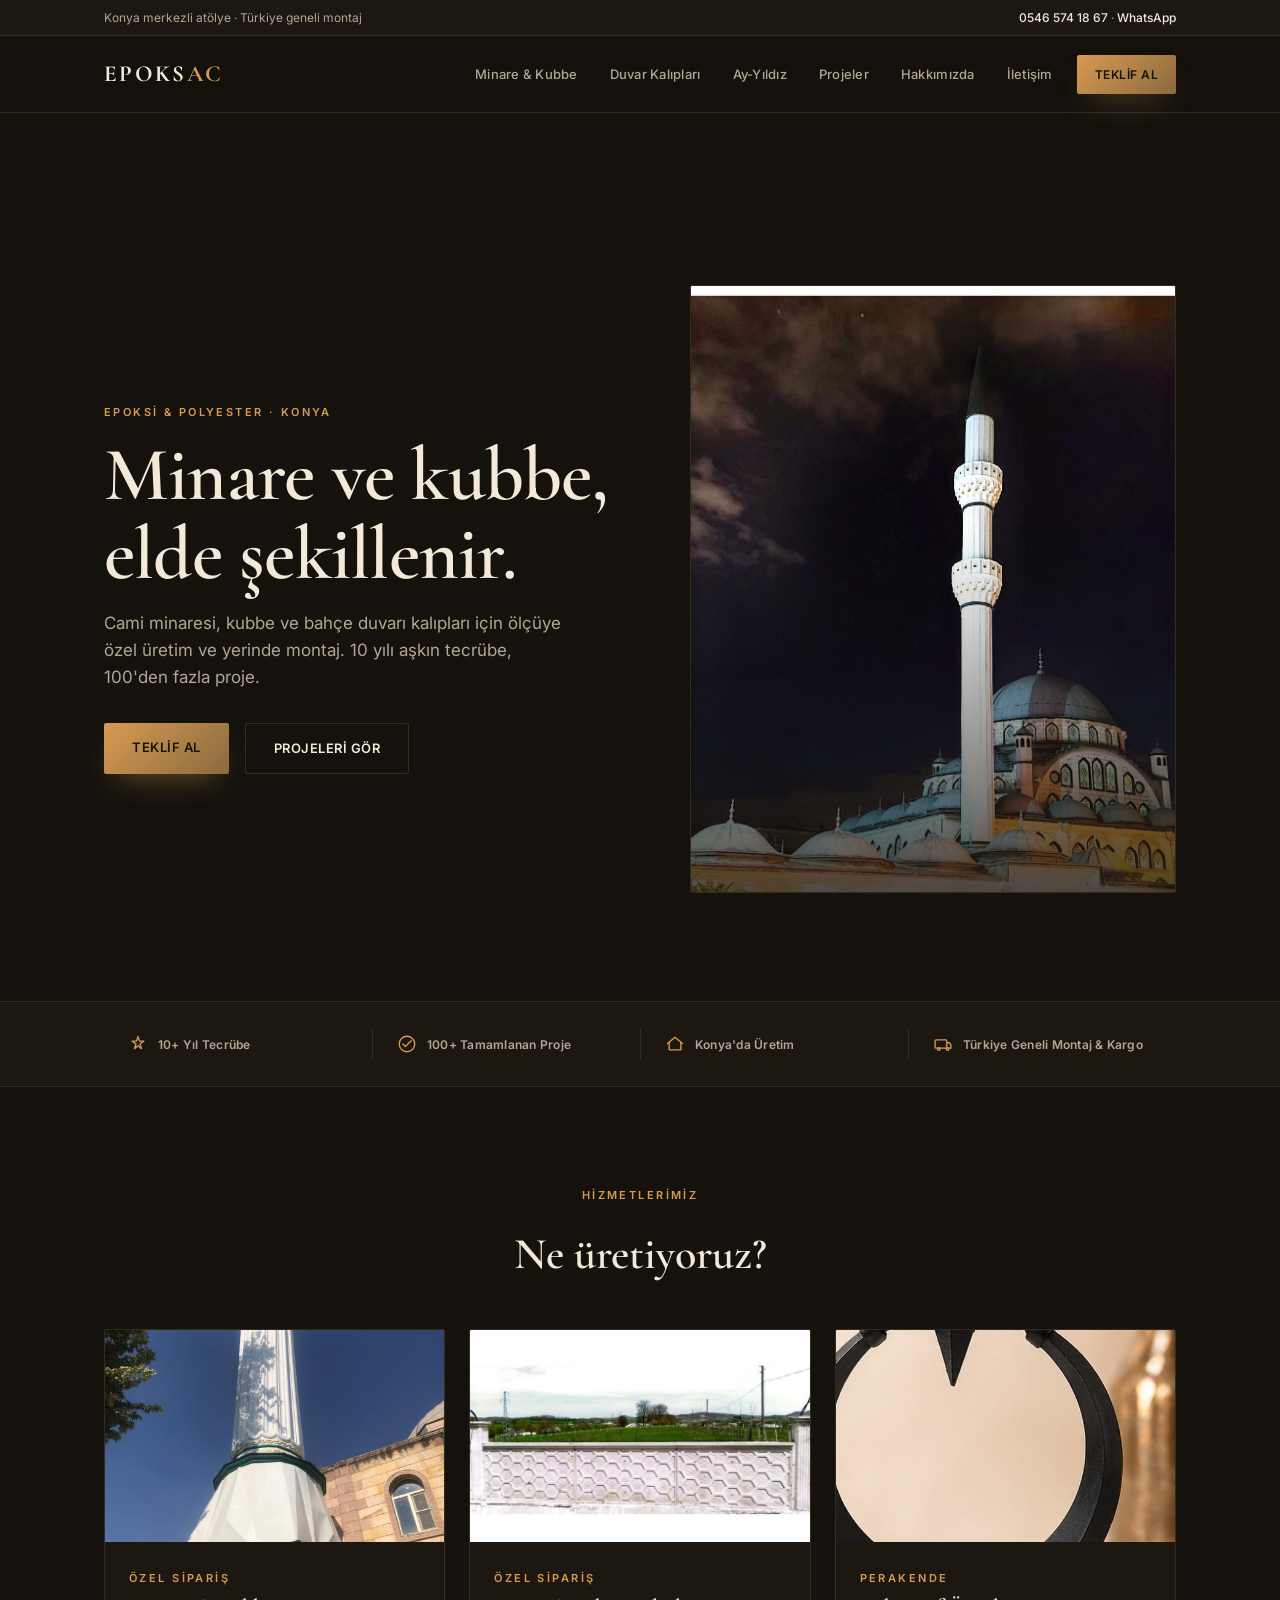
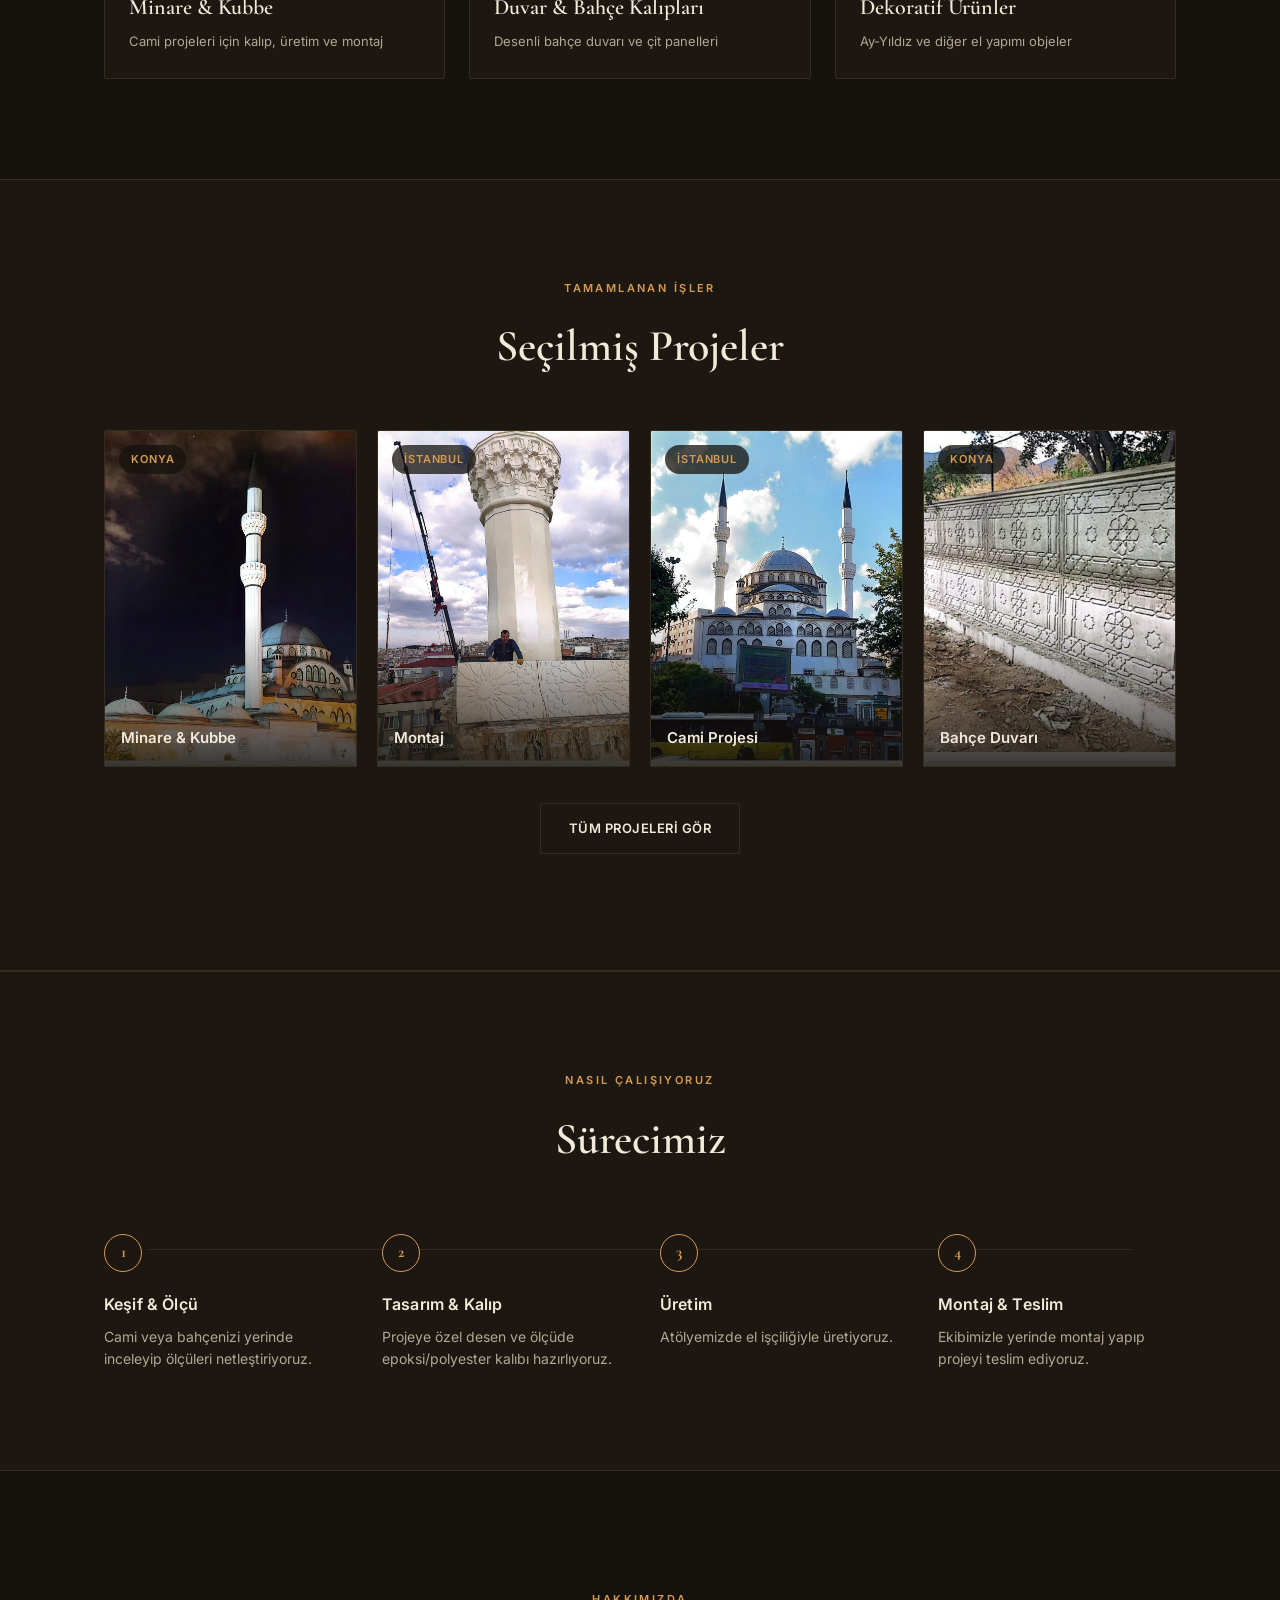
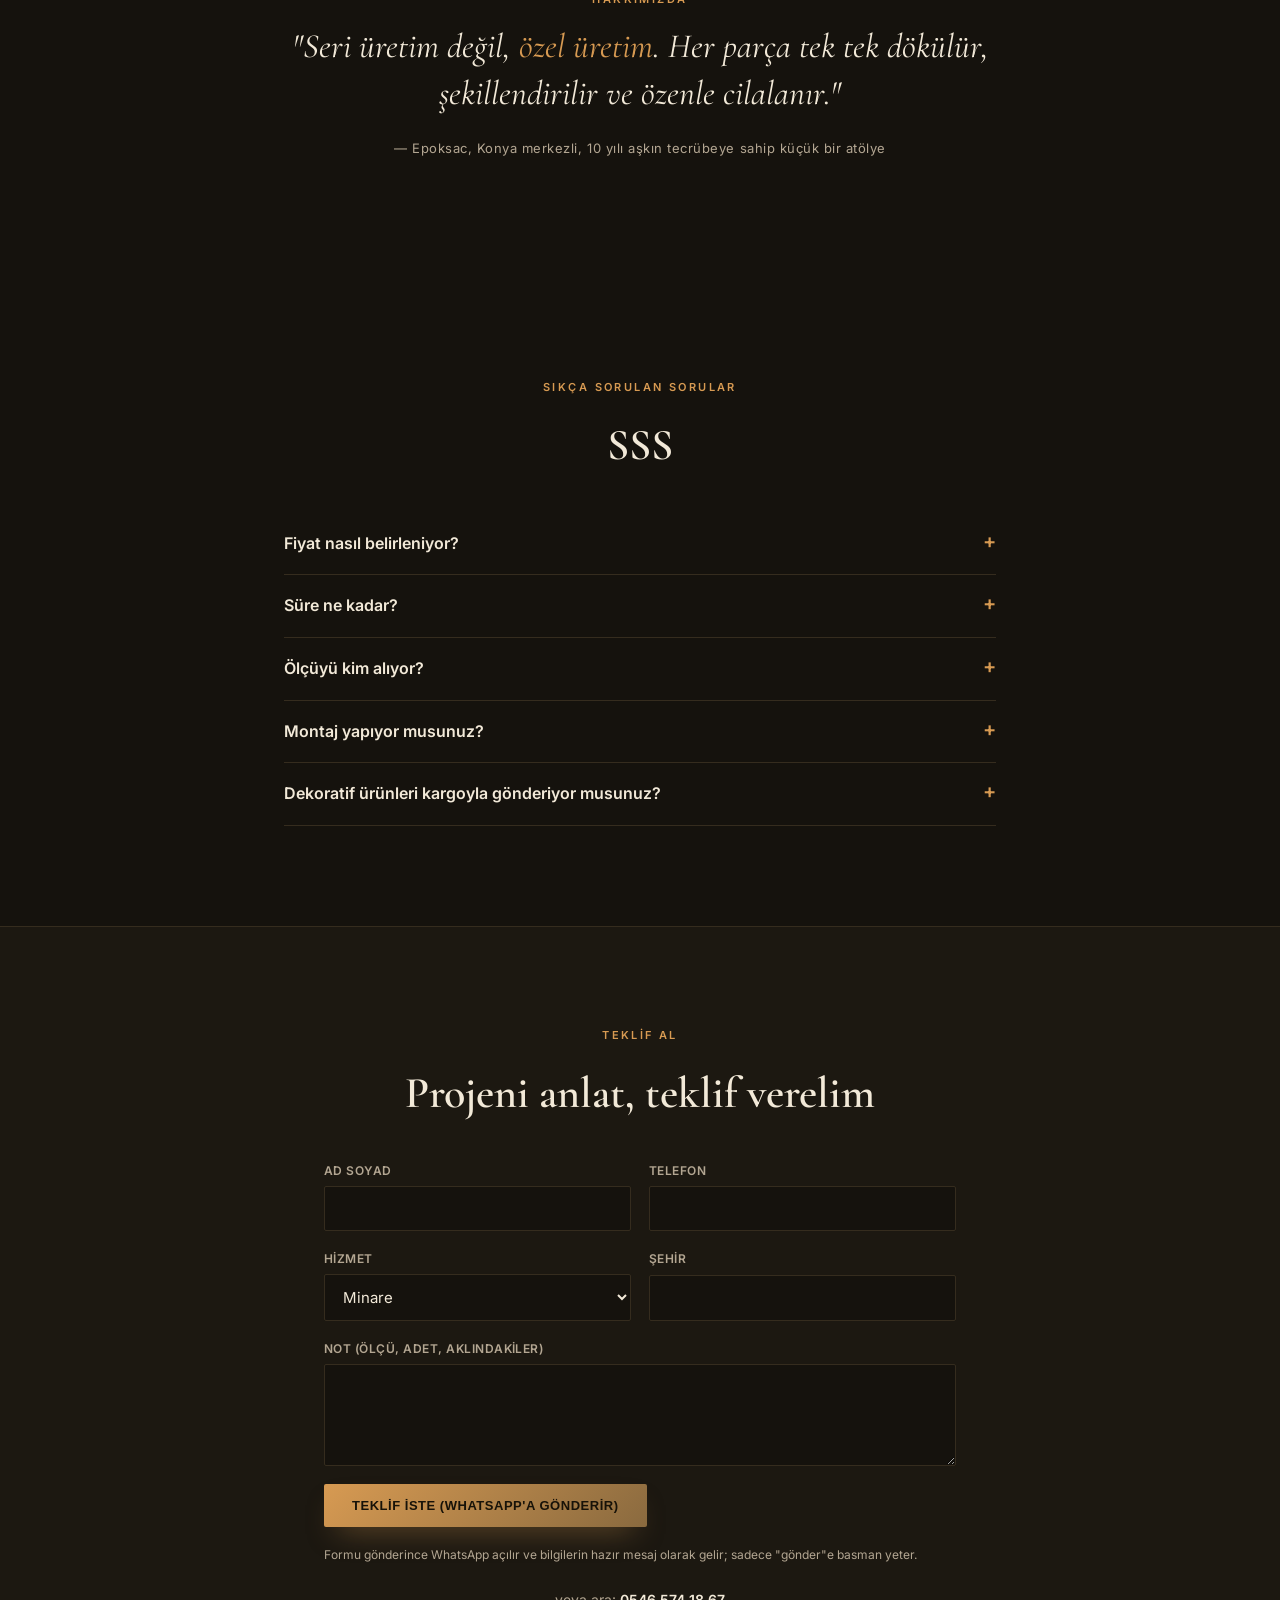
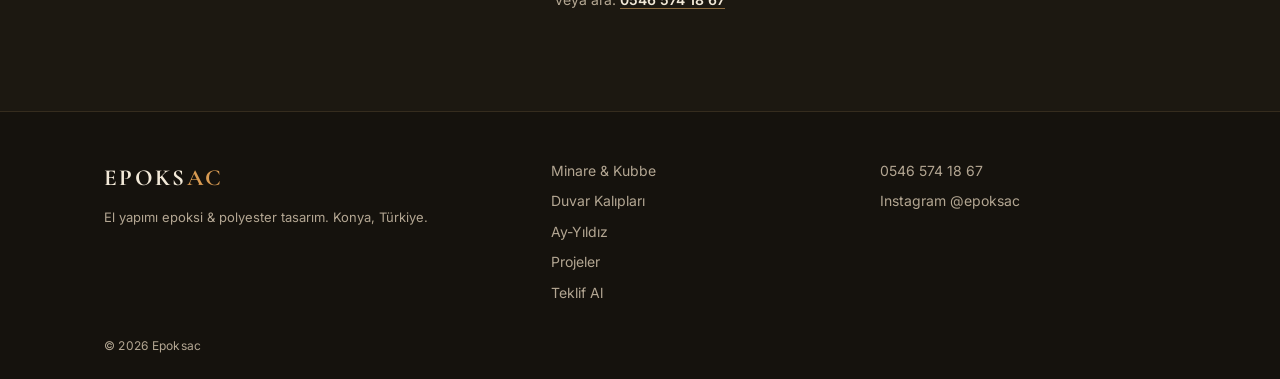
==== commit d3deb2e9: "Add files via upload" ====
--- a/index.html
+++ b/index.html
@@ -3,71 +3,83 @@
 <head>
 <meta charset="UTF-8">
 <meta name="viewport" content="width=device-width, initial-scale=1.0">
-<title>Epoksac | El Yapımı Epoksi &amp; Polyester Tasarımlar</title>
-<meta name="description" content="Epoksac — Konya merkezli, 10+ yıllık tecrübeyle el yapımı epoksi/polyester dekoratif ürünler, cami minaresi &amp; kubbesi ve bahçe duvarı kalıbı üretimi.">
-<meta property="og:title" content="Epoksac | El Yapımı Epoksi &amp; Polyester Tasarımlar">
-<meta property="og:description" content="El yapımı epoksi ve polyester dekoratif tasarımlar. Özel üretim, özenli işçilik.">
-<meta property="og:image" content="https://www.epoksac.com.tr/assets/ay-yildiz.jpg">
+<title>Epoksac | Minare, Kubbe ve Duvar Kalıbı Üretimi — Konya</title>
+<meta name="description" content="Epoksac — Konya merkezli, 10+ yıllık tecrübeyle cami minaresi, kubbe ve bahçe duvarı kalıbı üretimi, el yapımı epoksi/polyester dekoratif ürünler.">
+<meta property="og:title" content="Epoksac | Minare, Kubbe ve Duvar Kalıbı Üretimi — Konya">
+<meta property="og:description" content="Epoksac — Konya merkezli, 10+ yıllık tecrübeyle cami minaresi, kubbe ve bahçe duvarı kalıbı üretimi, el yapımı epoksi/polyester dekoratif ürünler.">
+<meta property="og:image" content="https://www.epoksac.com.tr/assets/proje-minare-kubbe.jpg">
 <meta property="og:type" content="website">
 <link rel="preconnect" href="https://fonts.googleapis.com">
 <link rel="preconnect" href="https://fonts.gstatic.com" crossorigin>
 <link href="https://fonts.googleapis.com/css2?family=Cormorant+Garamond:wght@500;600;700&family=Inter:wght@400;500;600&display=swap" rel="stylesheet">
-<link rel="stylesheet" href="style.css?v=4">
+<link rel="stylesheet" href="style.css?v=5">
 </head>
 <body data-context="genel">
+
+<div class="topbar">
+  <div class="wrap topbar-inner">
+    <span>Konya merkezli atölye · Türkiye geneli montaj</span>
+    <span><a href="tel:+905465741867">0546 574 18 67</a> · <a href="#" class="shop-link" target="_blank" rel="noopener">WhatsApp</a></span>
+  </div>
+</div>
 
 <header class="site-header">
   <div class="wrap header-inner">
     <a href="index.html" class="logo">EPOKS<span class="accent">AC</span></a>
     <nav class="nav" id="nav">
-      <a href="ay-yildiz.html">Ay-Yıldız</a>
       <a href="minare-kubbe.html">Minare &amp; Kubbe</a>
       <a href="duvar-kalip.html">Duvar Kalıpları</a>
+      <a href="ay-yildiz.html">Ay-Yıldız</a>
+      <a href="projeler.html">Projeler</a>
       <a href="index.html#hakkimizda">Hakkımızda</a>
-      <a href="index.html#iletisim">İletişim</a>
+      <a href="iletisim.html">İletişim</a>
     </nav>
-    <a class="btn btn-outline btn-small" id="nav-shop-link" href="#" target="_blank" rel="noopener">Sipariş Ver</a>
+    <a class="btn btn-primary btn-small" id="nav-shop-link" href="iletisim.html#teklif">Teklif Al</a>
     <button class="nav-toggle" id="nav-toggle" aria-label="Menüyü aç">
       <span></span><span></span><span></span>
     </button>
   </div>
 </header>
 
-<main id="top">
+<main>
 
   <section class="hero">
     <div class="wrap hero-grid">
       <div class="hero-inner">
-        <p class="eyebrow">El Yapımı Epoksi &amp; Polyester Tasarım</p>
-        <h1>Özel üretim,<br>özenli işçilik.</h1>
-        <p class="hero-sub">Dekoratif objeden cami minaresine, bahçe duvarından kubbeye — her parça elle dökülür, şekillendirilir.</p>
+        <p class="eyebrow">Epoksi &amp; Polyester · Konya</p>
+        <h1>Minare ve kubbe,<br>elde şekillenir.</h1>
+        <p class="hero-sub">Cami minaresi, kubbe ve bahçe duvarı kalıpları için ölçüye özel üretim ve yerinde montaj. 10 yılı aşkın tecrübe, 100'den fazla proje.</p>
         <div class="hero-actions">
-          <a href="#" class="btn btn-outline shop-link" target="_blank" rel="noopener">WhatsApp'tan Yaz</a>
+          <a href="iletisim.html#teklif" class="btn btn-primary">Teklif Al</a>
+          <a href="projeler.html" class="btn btn-outline">Projeleri Gör</a>
         </div>
       </div>
       <div class="hero-visual">
-        <img src="assets/ay-yildiz.jpg" alt="Ay-Yıldız dekoratif obje, siyah mat epoksi ve polyester">
-      </div>
-    </div>
-  </section>
-
-  <section class="service-nav">
+        <img src="assets/proje-minare-kubbe.jpg" alt="Gece ışıklı minare ve kubbe, Konya">
+      </div>
+    </div>
+  </section>
+
+  <section class="trust-strip">
+    <div class="wrap trust-inner">
+      <div class="trust-item"><svg viewBox="0 0 24 24" fill="none" stroke="currentColor" stroke-width="1.6"><path d="M12 3l1.8 5.6H19l-4.6 3.4 1.8 5.6L12 14.2l-4.2 3.4 1.8-5.6L5 8.6h5.2z" stroke-linejoin="round"/></svg><span>10+ Yıl Tecrübe</span></div>
+      <div class="trust-item"><svg viewBox="0 0 24 24" fill="none" stroke="currentColor" stroke-width="1.6"><path d="M7 12l3 3 7-7" stroke-linecap="round" stroke-linejoin="round"/><circle cx="12" cy="12" r="9.3"/></svg><span>100+ Tamamlanan Proje</span></div>
+      <div class="trust-item"><svg viewBox="0 0 24 24" fill="none" stroke="currentColor" stroke-width="1.6"><path d="M3 11.5L12 4l9 7.5" stroke-linecap="round" stroke-linejoin="round"/><path d="M5 10v9h14v-9" stroke-linecap="round" stroke-linejoin="round"/></svg><span>Konya'da Üretim</span></div>
+      <div class="trust-item"><svg viewBox="0 0 24 24" fill="none" stroke="currentColor" stroke-width="1.6"><rect x="2.5" y="7" width="14" height="10" rx="1.2"/><path d="M16.5 10.5h3.2L21.5 13v4h-5" stroke-linecap="round" stroke-linejoin="round"/><circle cx="7" cy="18" r="1.6"/><circle cx="17.5" cy="18" r="1.6"/></svg><span>Türkiye Geneli Montaj &amp; Kargo</span></div>
+    </div>
+  </section>
+
+  <section class="service-nav service-nav-top">
     <div class="wrap">
+      <p class="eyebrow center">Hizmetlerimiz</p>
+      <h2 class="center">Ne üretiyoruz?</h2>
       <div class="service-nav-grid">
-        <a href="ay-yildiz.html" class="service-card">
-          <div class="service-card-img"><img src="assets/ay-yildiz.jpg" alt="Ay-Yıldız dekoratif obje"></div>
-          <div class="service-card-copy">
-            <span class="eyebrow">Perakende</span>
-            <h3>Dekoratif Ürünler</h3>
-            <p>Ay-Yıldız ve diğer el yapımı objeler</p>
-          </div>
-        </a>
         <a href="minare-kubbe.html" class="service-card">
           <div class="service-card-img"><img src="assets/minare.jpg" alt="Minare ve kubbe üretimi"></div>
           <div class="service-card-copy">
             <span class="eyebrow">Özel Sipariş</span>
             <h3>Minare &amp; Kubbe</h3>
-            <p>Cami projeleri için kalıp ve montaj</p>
+            <p>Cami projeleri için kalıp, üretim ve montaj</p>
           </div>
         </a>
         <a href="duvar-kalip.html" class="service-card">
@@ -78,27 +90,57 @@
             <p>Desenli bahçe duvarı ve çit panelleri</p>
           </div>
         </a>
-      </div>
-    </div>
-  </section>
-
-  <section class="trust-strip">
-    <div class="wrap trust-inner">
-      <div class="trust-item">
-        <svg viewBox="0 0 24 24" fill="none" stroke="currentColor" stroke-width="1.6"><path d="M12 3l1.8 5.6H19l-4.6 3.4 1.8 5.6L12 14.2l-4.2 3.4 1.8-5.6L5 8.6h5.2z" stroke-linejoin="round"/></svg>
-        <span>10+ Yıl Tecrübe</span>
-      </div>
-      <div class="trust-item">
-        <svg viewBox="0 0 24 24" fill="none" stroke="currentColor" stroke-width="1.6"><path d="M7 12l3 3 7-7" stroke-linecap="round" stroke-linejoin="round"/><circle cx="12" cy="12" r="9.3"/></svg>
-        <span>100+ Tamamlanan Proje</span>
-      </div>
-      <div class="trust-item">
-        <svg viewBox="0 0 24 24" fill="none" stroke="currentColor" stroke-width="1.6"><path d="M3 11.5L12 4l9 7.5" stroke-linecap="round" stroke-linejoin="round"/><path d="M5 10v9h14v-9" stroke-linecap="round" stroke-linejoin="round"/></svg>
-        <span>Konya, Türkiye'de Üretim</span>
-      </div>
-      <div class="trust-item">
-        <svg viewBox="0 0 24 24" fill="none" stroke="currentColor" stroke-width="1.6"><rect x="2.5" y="7" width="14" height="10" rx="1.2"/><path d="M16.5 10.5h3.2L21.5 13v4h-5" stroke-linecap="round" stroke-linejoin="round"/><circle cx="7" cy="18" r="1.6"/><circle cx="17.5" cy="18" r="1.6"/></svg>
-        <span>Türkiye Geneli Kargo &amp; Montaj</span>
+        <a href="ay-yildiz.html" class="service-card">
+          <div class="service-card-img"><img src="assets/ay-yildiz.jpg" alt="Ay-Yıldız dekoratif obje"></div>
+          <div class="service-card-copy">
+            <span class="eyebrow">Perakende</span>
+            <h3>Dekoratif Ürünler</h3>
+            <p>Ay-Yıldız ve diğer el yapımı objeler</p>
+          </div>
+        </a>
+      </div>
+    </div>
+  </section>
+
+  <section class="projeler" id="secilmis-projeler">
+    <div class="wrap">
+      <p class="eyebrow center">Tamamlanan İşler</p>
+      <h2 class="center">Seçilmiş Projeler</h2>
+      <div class="mini-gallery mini-gallery-4">
+        <div class="proje-card" data-cat="">
+          <img src="assets/proje-minare-kubbe.jpg" alt="Gece ışıklı minare ve kubbe, Konya" loading="lazy">
+          <span class="proje-tag">Konya</span>
+          <span class="proje-cat">Minare &amp; Kubbe</span>
+        </div>
+        <div class="proje-card" data-cat="">
+          <img src="assets/proje-montaj.jpg" alt="Minare montajı sırasında işçi ve vinç" loading="lazy">
+          <span class="proje-tag">İstanbul</span>
+          <span class="proje-cat">Montaj</span>
+        </div>
+        <div class="proje-card" data-cat="">
+          <img src="assets/proje-cami.jpg" alt="Tamamlanmış cami, çift minare" loading="lazy">
+          <span class="proje-tag">İstanbul</span>
+          <span class="proje-cat">Cami Projesi</span>
+        </div>
+        <div class="proje-card" data-cat="">
+          <img src="assets/proje-bahce-duvari.jpg" alt="Yıldız ve çiçek desenli bahçe duvarı" loading="lazy">
+          <span class="proje-tag">Konya</span>
+          <span class="proje-cat">Bahçe Duvarı</span>
+        </div>
+      </div>
+      <p class="center" style="margin-top:36px"><a href="projeler.html" class="btn btn-outline">Tüm Projeleri Gör</a></p>
+    </div>
+  </section>
+
+  <section class="steps" id="uretim-sureci">
+    <div class="wrap">
+      <p class="eyebrow center">Nasıl Çalışıyoruz</p>
+      <h2 class="center">Sürecimiz</h2>
+      <div class="steps-grid steps-grid-4">
+        <div class="step"><span class="step-num">1</span><h3>Keşif &amp; Ölçü</h3><p>Cami veya bahçenizi yerinde inceleyip ölçüleri netleştiriyoruz.</p></div>
+        <div class="step"><span class="step-num">2</span><h3>Tasarım &amp; Kalıp</h3><p>Projeye özel desen ve ölçüde epoksi/polyester kalıbı hazırlıyoruz.</p></div>
+        <div class="step"><span class="step-num">3</span><h3>Üretim</h3><p>Atölyemizde el işçiliğiyle üretiyoruz.</p></div>
+        <div class="step"><span class="step-num">4</span><h3>Montaj &amp; Teslim</h3><p>Ekibimizle yerinde montaj yapıp projeyi teslim ediyoruz.</p></div>
       </div>
     </div>
   </section>
@@ -111,28 +153,70 @@
     </div>
   </section>
 
-  <section class="contact" id="iletisim">
-    <div class="wrap">
-      <div class="contact-card">
-        <p class="eyebrow">İletişim</p>
-        <h2>Sipariş ve bilgi için</h2>
-        <p>WhatsApp'tan yazabilir, Instagram'dan DM gönderebilir ya da doğrudan arayabilirsin.</p>
-        <div class="contact-links">
-          <a href="#" class="btn btn-primary shop-link" target="_blank" rel="noopener">WhatsApp'tan Yaz</a>
-          <a href="https://instagram.com/epoksac" target="_blank" rel="noopener" class="btn btn-outline">Instagram @epoksac</a>
-        </div>
-        <p class="contact-phone">Tel: <a href="tel:+905465741867">0546 574 18 67</a></p>
-      </div>
+  <section class="faq-section" id="sss">
+    <div class="wrap faq-wrap">
+      <p class="eyebrow center">Sıkça Sorulan Sorular</p>
+      <h2 class="center">SSS</h2>
+      <div class="faq">
+  <details class="faq-item"><summary>Fiyat nasıl belirleniyor?</summary><p>Fiyat; ürün türüne, ölçüye ve desene göre değişir. Net fiyat için kısa bir teklif formu doldurman ya da WhatsApp'tan yazman yeterli.</p></details>
+  <details class="faq-item"><summary>Süre ne kadar?</summary><p>Süre projenin ölçüsüne ve yoğunluğa göre değişir. Keşif ve ölçü sonrası net takvimi birlikte belirliyoruz.</p></details>
+  <details class="faq-item"><summary>Ölçüyü kim alıyor?</summary><p>Projelerde ölçü ve gerekli detaylar yerinde keşifle netleştirilir; sen ayrıca bir şey ölçmek zorunda kalmazsın.</p></details>
+  <details class="faq-item"><summary>Montaj yapıyor musunuz?</summary><p>Evet, ekibimizle yerinde montaj yapıp projeyi teslim ediyoruz. Türkiye geneli çalışıyoruz.</p></details>
+  <details class="faq-item"><summary>Dekoratif ürünleri kargoyla gönderiyor musunuz?</summary><p>Evet, Ay-Yıldız gibi dekoratif ürünler elle paketlenip Türkiye geneli kargoyla gönderilir.</p></details>
+</div>
+    </div>
+  </section>
+
+  <section class="quote-section" id="teklif">
+    <div class="wrap quote-wrap">
+      <p class="eyebrow center">Teklif Al</p>
+      <h2 class="center">Projeni anlat, teklif verelim</h2>
+      <form class="quote-form" id="quote-form">
+  <div class="form-row">
+    <label>Ad Soyad<input type="text" name="ad" required autocomplete="name"></label>
+    <label>Telefon<input type="tel" name="tel" required autocomplete="tel"></label>
+  </div>
+  <div class="form-row">
+    <label>Hizmet
+      <select name="hizmet">
+        <option>Minare</option>
+        <option>Kubbe</option>
+        <option>Duvar Kalıbı</option>
+        <option>Dekoratif Ürün (Ay-Yıldız vb.)</option>
+        <option>Diğer</option>
+      </select>
+    </label>
+    <label>Şehir<input type="text" name="sehir" autocomplete="address-level2"></label>
+  </div>
+  <label>Not (ölçü, adet, aklındakiler)<textarea name="not" rows="4"></textarea></label>
+  <button type="submit" class="btn btn-primary">Teklif İste (WhatsApp'a gönderir)</button>
+  <p class="form-note">Formu gönderince WhatsApp açılır ve bilgilerin hazır mesaj olarak gelir; sadece "gönder"e basman yeter.</p>
+</form>
+      <p class="contact-phone center">veya ara: <a href="tel:+905465741867">0546 574 18 67</a></p>
     </div>
   </section>
 
 </main>
 
 <footer class="site-footer">
-  <div class="wrap footer-inner">
-    <span>© <span id="year"></span> Epoksac</span>
-    <span>El Yapımı Epoksi &amp; Polyester Tasarım · Konya, Türkiye</span>
-  </div>
+  <div class="wrap footer-grid">
+    <div>
+      <a href="index.html" class="logo">EPOKS<span class="accent">AC</span></a>
+      <p class="footer-note">El yapımı epoksi &amp; polyester tasarım. Konya, Türkiye.</p>
+    </div>
+    <div class="footer-links">
+      <a href="minare-kubbe.html">Minare &amp; Kubbe</a>
+      <a href="duvar-kalip.html">Duvar Kalıpları</a>
+      <a href="ay-yildiz.html">Ay-Yıldız</a>
+      <a href="projeler.html">Projeler</a>
+      <a href="iletisim.html#teklif">Teklif Al</a>
+    </div>
+    <div class="footer-links">
+      <a href="tel:+905465741867">0546 574 18 67</a>
+      <a href="https://instagram.com/epoksac" target="_blank" rel="noopener">Instagram @epoksac</a>
+    </div>
+  </div>
+  <div class="wrap footer-inner"><span>© <span id="year"></span> Epoksac</span></div>
 </footer>
 
 <script src="script.js"></script>
--- a/style.css
+++ b/style.css
@@ -154,7 +154,8 @@
   gap: 48px;
   align-items: center;
   min-height: calc(100vh - 76px);
-  padding: 48px 0;
+  padding-top: 48px;
+  padding-bottom: 48px;
 }
 .hero-inner { max-width: 560px; }
 .hero-sub { font-size: 17px; max-width: 460px; }
@@ -530,7 +531,7 @@
 
 /* Responsive */
 @media (max-width: 900px) {
-  .hero-grid { grid-template-columns: 1fr; min-height: auto; padding: 24px 0 48px; }
+  .hero-grid { grid-template-columns: 1fr; min-height: auto; padding-top: 24px; padding-bottom: 48px; }
   .hero-visual { aspect-ratio: 16 / 10; order: -1; }
 }
 
@@ -573,3 +574,82 @@
   .desen-grid { grid-template-columns: repeat(2, 1fr); }
   .mini-gallery { grid-template-columns: 1fr; }
 }
+
+/* ===== v5: üst bar, hero CTA, SSS, form, filtre, footer ===== */
+.topbar { background: var(--bg-alt); border-bottom: 1px solid var(--line); font-size: 12px; color: var(--ink-soft); }
+.topbar-inner { display: flex; justify-content: space-between; gap: 16px; padding-top: 8px; padding-bottom: 8px; flex-wrap: wrap; }
+.topbar a { color: var(--ink); text-decoration: none; font-weight: 500; }
+.topbar a:hover { color: var(--accent); }
+
+.page-h1 { font-family: var(--serif); font-weight: 600; font-size: clamp(30px, 4.2vw, 44px); margin: 0 0 16px; color: var(--ink); }
+.duvar-copy .page-h1 { text-align: left; }
+
+.hero-visual img { object-position: center top; }
+.service-nav-top { padding: 100px 0; }
+.service-nav-top h2 { margin-bottom: 40px; }
+
+.mini-gallery-4 { grid-template-columns: repeat(4, 1fr); }
+.projeler { padding: 100px 0; background: var(--bg-alt); border-top: 1px solid var(--line); border-bottom: 1px solid var(--line); }
+.projeler h2 { margin-bottom: 0; }
+.projeler-grid { display: grid; grid-template-columns: repeat(3, 1fr); gap: 20px; margin-top: 32px; }
+.proje-tag:empty { display: none; }
+.proje-card.hidden { display: none; }
+
+.filters { display: flex; justify-content: center; gap: 12px; margin-top: 24px; flex-wrap: wrap; }
+.filter {
+  background: transparent; color: var(--ink-soft); border: 1px solid var(--line);
+  padding: 10px 20px; font-family: var(--sans); font-size: 13px; font-weight: 600;
+  cursor: pointer; border-radius: var(--radius);
+}
+.filter:hover { border-color: var(--accent); color: var(--accent); }
+.filter.active { background: var(--accent); color: #171208; border-color: var(--accent); }
+
+.faq-section { padding: 100px 0; }
+.faq-wrap { max-width: 760px; }
+.faq { margin-top: 32px; }
+.faq-item { border-bottom: 1px solid var(--line); padding: 18px 0; }
+.faq-item summary { cursor: pointer; font-weight: 600; color: var(--ink); list-style: none; display: flex; justify-content: space-between; gap: 16px; }
+.faq-item summary::-webkit-details-marker { display: none; }
+.faq-item summary::after { content: "+"; color: var(--accent); font-size: 20px; line-height: 1; }
+.faq-item[open] summary::after { content: "–"; }
+.faq-item p { margin: 12px 0 0; font-size: 15px; }
+
+.quote-section { padding: 100px 0; background: var(--bg-alt); border-top: 1px solid var(--line); }
+.quote-wrap { max-width: 680px; }
+.quote-form { margin-top: 32px; display: grid; gap: 18px; }
+.form-row { display: grid; grid-template-columns: 1fr 1fr; gap: 18px; }
+.quote-form label { display: grid; gap: 6px; font-size: 12px; font-weight: 600; letter-spacing: 0.04em; color: var(--ink-soft); text-transform: uppercase; }
+.quote-form input, .quote-form select, .quote-form textarea {
+  background: var(--bg); color: var(--ink); border: 1px solid var(--line); border-radius: var(--radius);
+  padding: 12px 14px; font-family: var(--sans); font-size: 15px; text-transform: none; letter-spacing: 0;
+}
+.quote-form input:focus, .quote-form select:focus, .quote-form textarea:focus { outline: none; border-color: var(--accent); }
+.quote-form button { justify-self: start; cursor: pointer; border: none; }
+.form-note { font-size: 12px; margin: 0; }
+
+.site-footer { padding: 48px 0 24px; }
+.footer-grid { display: grid; grid-template-columns: 1.4fr 1fr 1fr; gap: 32px; padding-bottom: 32px; }
+.footer-links { display: grid; gap: 8px; align-content: start; }
+.footer-links a { color: var(--ink-soft); text-decoration: none; font-size: 14px; }
+.footer-links a:hover { color: var(--accent); }
+.footer-note { font-size: 13px; margin-top: 10px; }
+
+@media (max-width: 900px) {
+  .mini-gallery-4 { grid-template-columns: repeat(2, 1fr); }
+  .projeler-grid { grid-template-columns: repeat(2, 1fr); }
+}
+@media (max-width: 760px) {
+  .form-row { grid-template-columns: 1fr; }
+  .footer-grid { grid-template-columns: 1fr; gap: 24px; }
+  .topbar-inner span:first-child { display: none; }
+  .topbar-inner { justify-content: center; }
+  #nav-shop-link { display: inline-block; padding: 8px 12px; font-size: 11px; }
+}
+@media (max-width: 560px) {
+  .projeler-grid { grid-template-columns: 1fr; }
+}
+
+@media (max-width: 760px) {
+  .trust-item { flex: none; }
+  .hero-visual img { object-position: center 55%; }
+}
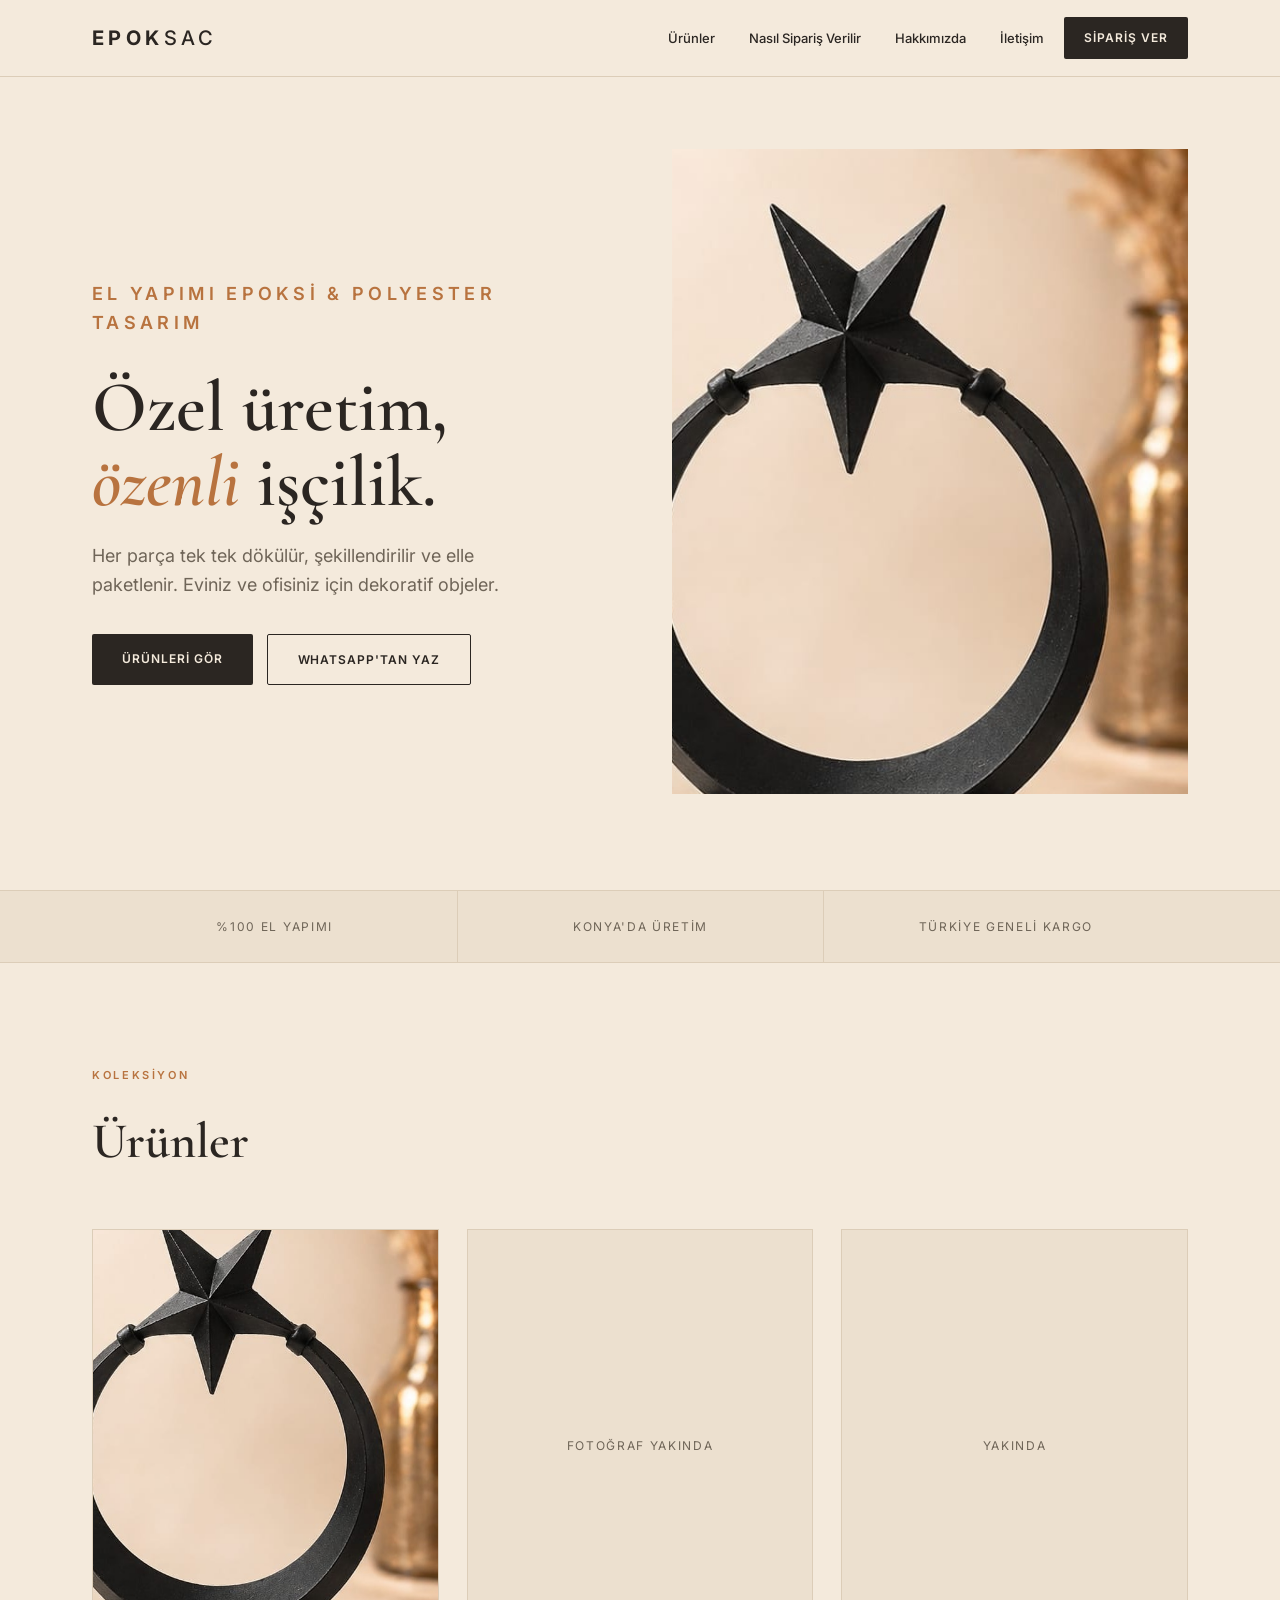
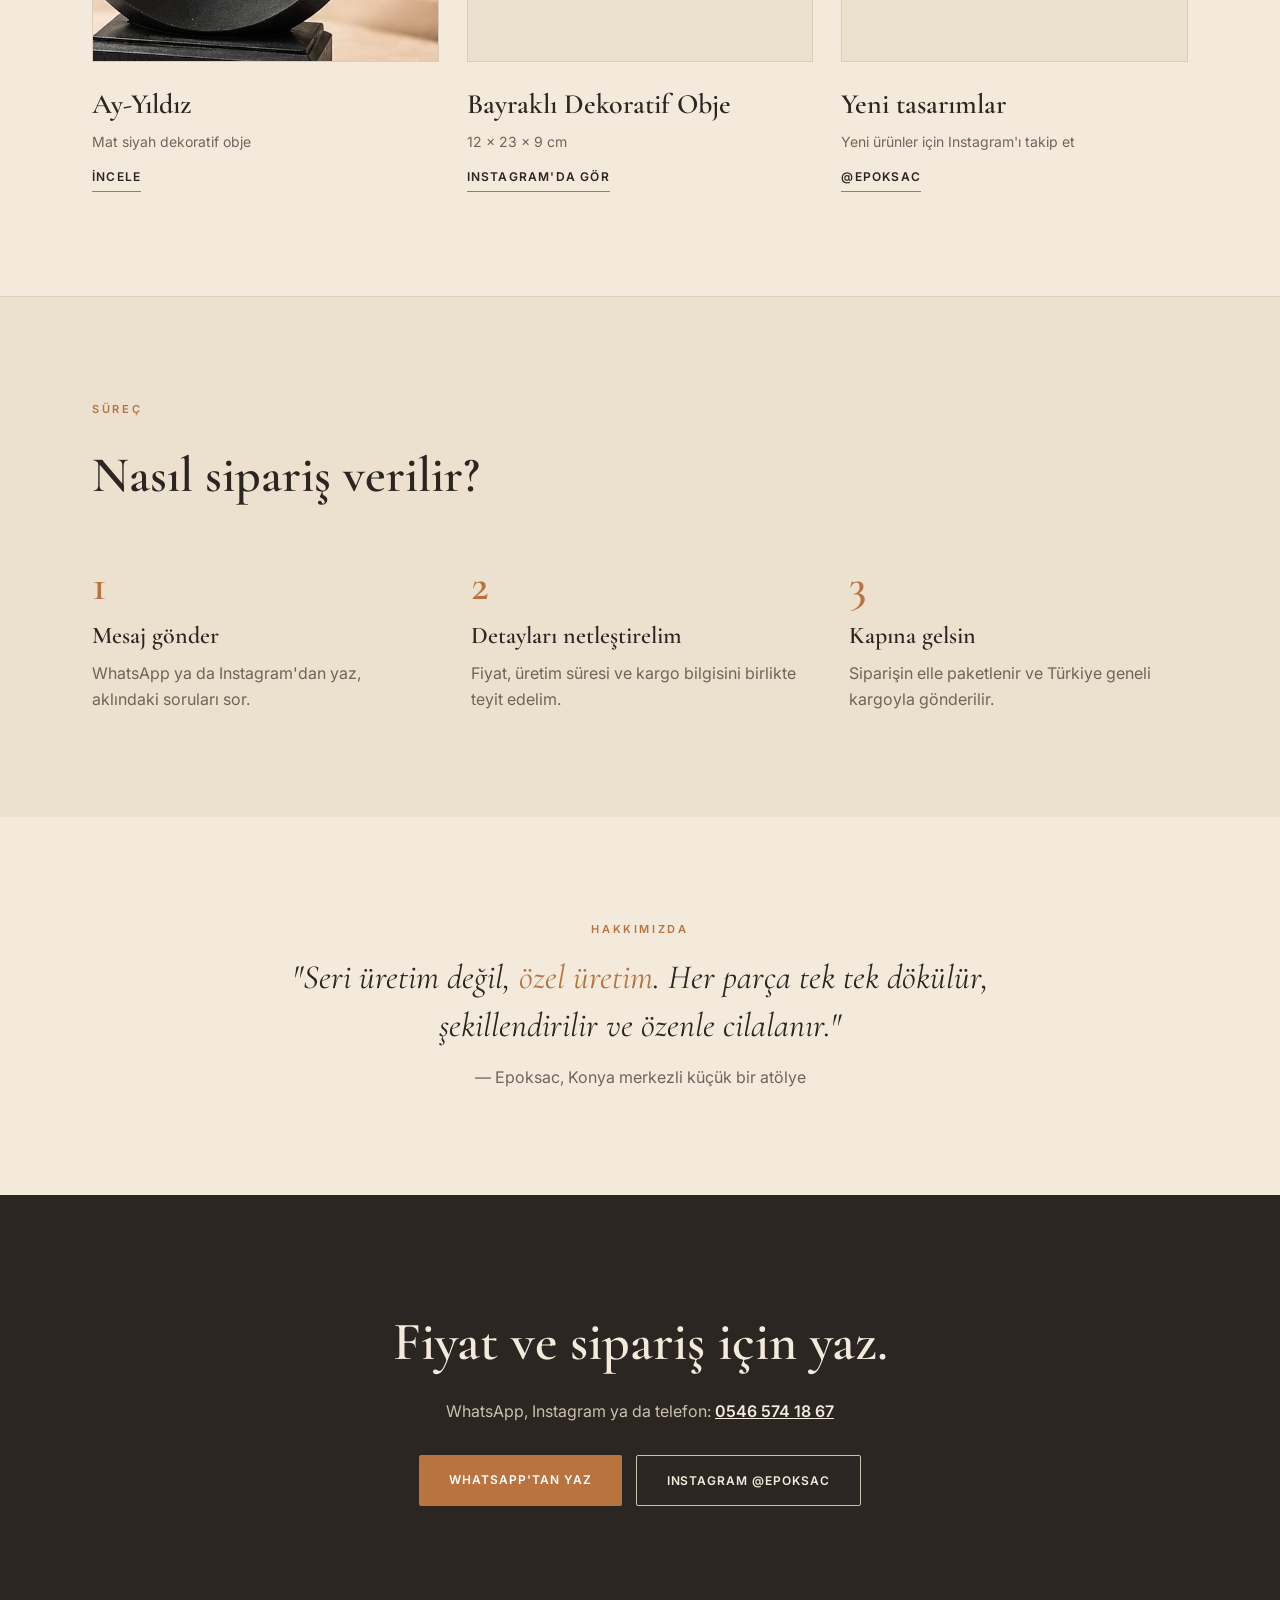
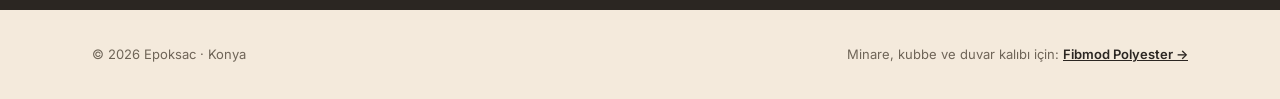
==== commit 83cea8f6: "Add files via upload" ====
--- a/index.html
+++ b/index.html
@@ -2,223 +2,38 @@
 <html lang="tr">
 <head>
 <meta charset="UTF-8">
-<meta name="viewport" content="width=device-width, initial-scale=1.0">
-<title>Epoksac | Minare, Kubbe ve Duvar Kalıbı Üretimi — Konya</title>
-<meta name="description" content="Epoksac — Konya merkezli, 10+ yıllık tecrübeyle cami minaresi, kubbe ve bahçe duvarı kalıbı üretimi, el yapımı epoksi/polyester dekoratif ürünler.">
-<meta property="og:title" content="Epoksac | Minare, Kubbe ve Duvar Kalıbı Üretimi — Konya">
-<meta property="og:description" content="Epoksac — Konya merkezli, 10+ yıllık tecrübeyle cami minaresi, kubbe ve bahçe duvarı kalıbı üretimi, el yapımı epoksi/polyester dekoratif ürünler.">
-<meta property="og:image" content="https://www.epoksac.com.tr/assets/proje-minare-kubbe.jpg">
+<meta name="viewport" content="width=device-width, initial-scale=1">
+<title>Epoksac | El Yapımı Epoksi & Polyester Dekoratif Objeler</title>
+<meta name="description" content="Epoksac — Konya'da el yapımı epoksi ve polyester dekoratif objeler. Özel üretim, özenli işçilik, Türkiye geneli kargo.">
+<meta property="og:title" content="Epoksac | El Yapımı Epoksi & Polyester Dekoratif Objeler">
+<meta property="og:description" content="Epoksac — Konya'da el yapımı epoksi ve polyester dekoratif objeler. Özel üretim, özenli işçilik, Türkiye geneli kargo.">
+<meta property="og:image" content="https://www.epoksac.com.tr/assets/ay-yildiz.jpg">
 <meta property="og:type" content="website">
 <link rel="preconnect" href="https://fonts.googleapis.com">
 <link rel="preconnect" href="https://fonts.gstatic.com" crossorigin>
 <link href="https://fonts.googleapis.com/css2?family=Cormorant+Garamond:wght@500;600;700&family=Inter:wght@400;500;600&display=swap" rel="stylesheet">
-<link rel="stylesheet" href="style.css?v=5">
+<link rel="stylesheet" href="epoksac.css?v=6">
 </head>
-<body data-context="genel">
-
-<div class="topbar">
-  <div class="wrap topbar-inner">
-    <span>Konya merkezli atölye · Türkiye geneli montaj</span>
-    <span><a href="tel:+905465741867">0546 574 18 67</a> · <a href="#" class="shop-link" target="_blank" rel="noopener">WhatsApp</a></span>
-  </div>
-</div>
-
-<header class="site-header">
-  <div class="wrap header-inner">
-    <a href="index.html" class="logo">EPOKS<span class="accent">AC</span></a>
-    <nav class="nav" id="nav">
-      <a href="minare-kubbe.html">Minare &amp; Kubbe</a>
-      <a href="duvar-kalip.html">Duvar Kalıpları</a>
-      <a href="ay-yildiz.html">Ay-Yıldız</a>
-      <a href="projeler.html">Projeler</a>
-      <a href="index.html#hakkimizda">Hakkımızda</a>
-      <a href="iletisim.html">İletişim</a>
-    </nav>
-    <a class="btn btn-primary btn-small" id="nav-shop-link" href="iletisim.html#teklif">Teklif Al</a>
-    <button class="nav-toggle" id="nav-toggle" aria-label="Menüyü aç">
-      <span></span><span></span><span></span>
-    </button>
-  </div>
-</header>
-
+<body>
+<header><div class="wrap hd"><a class="logo" href="index.html"><b>EPOK</b>SAC</a>
+<nav id="nav"><a href="index.html#urunler">Ürünler</a><a href="index.html#siparis">Nasıl Sipariş Verilir</a><a href="index.html#hakkimizda">Hakkımızda</a><a href="iletisim.html">İletişim</a></nav>
+<a class="btn btn-p wa" href="#">Sipariş Ver</a>
+<button class="nt" id="nt" aria-label="Menü"><span></span><span></span><span></span></button></div></header>
 <main>
 
-  <section class="hero">
-    <div class="wrap hero-grid">
-      <div class="hero-inner">
-        <p class="eyebrow">Epoksi &amp; Polyester · Konya</p>
-        <h1>Minare ve kubbe,<br>elde şekillenir.</h1>
-        <p class="hero-sub">Cami minaresi, kubbe ve bahçe duvarı kalıpları için ölçüye özel üretim ve yerinde montaj. 10 yılı aşkın tecrübe, 100'den fazla proje.</p>
-        <div class="hero-actions">
-          <a href="iletisim.html#teklif" class="btn btn-primary">Teklif Al</a>
-          <a href="projeler.html" class="btn btn-outline">Projeleri Gör</a>
-        </div>
-      </div>
-      <div class="hero-visual">
-        <img src="assets/proje-minare-kubbe.jpg" alt="Gece ışıklı minare ve kubbe, Konya">
-      </div>
-    </div>
-  </section>
-
-  <section class="trust-strip">
-    <div class="wrap trust-inner">
-      <div class="trust-item"><svg viewBox="0 0 24 24" fill="none" stroke="currentColor" stroke-width="1.6"><path d="M12 3l1.8 5.6H19l-4.6 3.4 1.8 5.6L12 14.2l-4.2 3.4 1.8-5.6L5 8.6h5.2z" stroke-linejoin="round"/></svg><span>10+ Yıl Tecrübe</span></div>
-      <div class="trust-item"><svg viewBox="0 0 24 24" fill="none" stroke="currentColor" stroke-width="1.6"><path d="M7 12l3 3 7-7" stroke-linecap="round" stroke-linejoin="round"/><circle cx="12" cy="12" r="9.3"/></svg><span>100+ Tamamlanan Proje</span></div>
-      <div class="trust-item"><svg viewBox="0 0 24 24" fill="none" stroke="currentColor" stroke-width="1.6"><path d="M3 11.5L12 4l9 7.5" stroke-linecap="round" stroke-linejoin="round"/><path d="M5 10v9h14v-9" stroke-linecap="round" stroke-linejoin="round"/></svg><span>Konya'da Üretim</span></div>
-      <div class="trust-item"><svg viewBox="0 0 24 24" fill="none" stroke="currentColor" stroke-width="1.6"><rect x="2.5" y="7" width="14" height="10" rx="1.2"/><path d="M16.5 10.5h3.2L21.5 13v4h-5" stroke-linecap="round" stroke-linejoin="round"/><circle cx="7" cy="18" r="1.6"/><circle cx="17.5" cy="18" r="1.6"/></svg><span>Türkiye Geneli Montaj &amp; Kargo</span></div>
-    </div>
-  </section>
-
-  <section class="service-nav service-nav-top">
-    <div class="wrap">
-      <p class="eyebrow center">Hizmetlerimiz</p>
-      <h2 class="center">Ne üretiyoruz?</h2>
-      <div class="service-nav-grid">
-        <a href="minare-kubbe.html" class="service-card">
-          <div class="service-card-img"><img src="assets/minare.jpg" alt="Minare ve kubbe üretimi"></div>
-          <div class="service-card-copy">
-            <span class="eyebrow">Özel Sipariş</span>
-            <h3>Minare &amp; Kubbe</h3>
-            <p>Cami projeleri için kalıp, üretim ve montaj</p>
-          </div>
-        </a>
-        <a href="duvar-kalip.html" class="service-card">
-          <div class="service-card-img"><img src="assets/duvar-hero.jpg" alt="Duvar ve bahçe kalıpları"></div>
-          <div class="service-card-copy">
-            <span class="eyebrow">Özel Sipariş</span>
-            <h3>Duvar &amp; Bahçe Kalıpları</h3>
-            <p>Desenli bahçe duvarı ve çit panelleri</p>
-          </div>
-        </a>
-        <a href="ay-yildiz.html" class="service-card">
-          <div class="service-card-img"><img src="assets/ay-yildiz.jpg" alt="Ay-Yıldız dekoratif obje"></div>
-          <div class="service-card-copy">
-            <span class="eyebrow">Perakende</span>
-            <h3>Dekoratif Ürünler</h3>
-            <p>Ay-Yıldız ve diğer el yapımı objeler</p>
-          </div>
-        </a>
-      </div>
-    </div>
-  </section>
-
-  <section class="projeler" id="secilmis-projeler">
-    <div class="wrap">
-      <p class="eyebrow center">Tamamlanan İşler</p>
-      <h2 class="center">Seçilmiş Projeler</h2>
-      <div class="mini-gallery mini-gallery-4">
-        <div class="proje-card" data-cat="">
-          <img src="assets/proje-minare-kubbe.jpg" alt="Gece ışıklı minare ve kubbe, Konya" loading="lazy">
-          <span class="proje-tag">Konya</span>
-          <span class="proje-cat">Minare &amp; Kubbe</span>
-        </div>
-        <div class="proje-card" data-cat="">
-          <img src="assets/proje-montaj.jpg" alt="Minare montajı sırasında işçi ve vinç" loading="lazy">
-          <span class="proje-tag">İstanbul</span>
-          <span class="proje-cat">Montaj</span>
-        </div>
-        <div class="proje-card" data-cat="">
-          <img src="assets/proje-cami.jpg" alt="Tamamlanmış cami, çift minare" loading="lazy">
-          <span class="proje-tag">İstanbul</span>
-          <span class="proje-cat">Cami Projesi</span>
-        </div>
-        <div class="proje-card" data-cat="">
-          <img src="assets/proje-bahce-duvari.jpg" alt="Yıldız ve çiçek desenli bahçe duvarı" loading="lazy">
-          <span class="proje-tag">Konya</span>
-          <span class="proje-cat">Bahçe Duvarı</span>
-        </div>
-      </div>
-      <p class="center" style="margin-top:36px"><a href="projeler.html" class="btn btn-outline">Tüm Projeleri Gör</a></p>
-    </div>
-  </section>
-
-  <section class="steps" id="uretim-sureci">
-    <div class="wrap">
-      <p class="eyebrow center">Nasıl Çalışıyoruz</p>
-      <h2 class="center">Sürecimiz</h2>
-      <div class="steps-grid steps-grid-4">
-        <div class="step"><span class="step-num">1</span><h3>Keşif &amp; Ölçü</h3><p>Cami veya bahçenizi yerinde inceleyip ölçüleri netleştiriyoruz.</p></div>
-        <div class="step"><span class="step-num">2</span><h3>Tasarım &amp; Kalıp</h3><p>Projeye özel desen ve ölçüde epoksi/polyester kalıbı hazırlıyoruz.</p></div>
-        <div class="step"><span class="step-num">3</span><h3>Üretim</h3><p>Atölyemizde el işçiliğiyle üretiyoruz.</p></div>
-        <div class="step"><span class="step-num">4</span><h3>Montaj &amp; Teslim</h3><p>Ekibimizle yerinde montaj yapıp projeyi teslim ediyoruz.</p></div>
-      </div>
-    </div>
-  </section>
-
-  <section class="about" id="hakkimizda">
-    <div class="wrap about-inner">
-      <p class="eyebrow center">Hakkımızda</p>
-      <p class="about-quote">"Seri üretim değil, <em>özel üretim</em>. Her parça tek tek dökülür, şekillendirilir ve özenle cilalanır."</p>
-      <p class="about-byline">— Epoksac, Konya merkezli, 10 yılı aşkın tecrübeye sahip küçük bir atölye</p>
-    </div>
-  </section>
-
-  <section class="faq-section" id="sss">
-    <div class="wrap faq-wrap">
-      <p class="eyebrow center">Sıkça Sorulan Sorular</p>
-      <h2 class="center">SSS</h2>
-      <div class="faq">
-  <details class="faq-item"><summary>Fiyat nasıl belirleniyor?</summary><p>Fiyat; ürün türüne, ölçüye ve desene göre değişir. Net fiyat için kısa bir teklif formu doldurman ya da WhatsApp'tan yazman yeterli.</p></details>
-  <details class="faq-item"><summary>Süre ne kadar?</summary><p>Süre projenin ölçüsüne ve yoğunluğa göre değişir. Keşif ve ölçü sonrası net takvimi birlikte belirliyoruz.</p></details>
-  <details class="faq-item"><summary>Ölçüyü kim alıyor?</summary><p>Projelerde ölçü ve gerekli detaylar yerinde keşifle netleştirilir; sen ayrıca bir şey ölçmek zorunda kalmazsın.</p></details>
-  <details class="faq-item"><summary>Montaj yapıyor musunuz?</summary><p>Evet, ekibimizle yerinde montaj yapıp projeyi teslim ediyoruz. Türkiye geneli çalışıyoruz.</p></details>
-  <details class="faq-item"><summary>Dekoratif ürünleri kargoyla gönderiyor musunuz?</summary><p>Evet, Ay-Yıldız gibi dekoratif ürünler elle paketlenip Türkiye geneli kargoyla gönderilir.</p></details>
-</div>
-    </div>
-  </section>
-
-  <section class="quote-section" id="teklif">
-    <div class="wrap quote-wrap">
-      <p class="eyebrow center">Teklif Al</p>
-      <h2 class="center">Projeni anlat, teklif verelim</h2>
-      <form class="quote-form" id="quote-form">
-  <div class="form-row">
-    <label>Ad Soyad<input type="text" name="ad" required autocomplete="name"></label>
-    <label>Telefon<input type="tel" name="tel" required autocomplete="tel"></label>
-  </div>
-  <div class="form-row">
-    <label>Hizmet
-      <select name="hizmet">
-        <option>Minare</option>
-        <option>Kubbe</option>
-        <option>Duvar Kalıbı</option>
-        <option>Dekoratif Ürün (Ay-Yıldız vb.)</option>
-        <option>Diğer</option>
-      </select>
-    </label>
-    <label>Şehir<input type="text" name="sehir" autocomplete="address-level2"></label>
-  </div>
-  <label>Not (ölçü, adet, aklındakiler)<textarea name="not" rows="4"></textarea></label>
-  <button type="submit" class="btn btn-primary">Teklif İste (WhatsApp'a gönderir)</button>
-  <p class="form-note">Formu gönderince WhatsApp açılır ve bilgilerin hazır mesaj olarak gelir; sadece "gönder"e basman yeter.</p>
-</form>
-      <p class="contact-phone center">veya ara: <a href="tel:+905465741867">0546 574 18 67</a></p>
-    </div>
-  </section>
-
+<div class="wrap"><div class="hero"><div><p class="eyebrow">El Yapımı Epoksi &amp; Polyester Tasarım</p><h1>Özel üretim, <em>özenli</em> işçilik.</h1><p>Her parça tek tek dökülür, şekillendirilir ve elle paketlenir. Eviniz ve ofisiniz için dekoratif objeler.</p><div class="acts"><a class="btn btn-p" href="#urunler">Ürünleri Gör</a><a class="btn btn-o wa" href="#">WhatsApp'tan Yaz</a></div></div><div class="ph"><img src="assets/ay-yildiz.jpg" style="object-position:50% 35%" alt="Ay-Yıldız dekoratif obje"></div></div></div>
+<div class="band"><div class="wrap"><div>%100 el yapımı</div><div>Konya'da üretim</div><div>Türkiye geneli kargo</div></div></div>
+<section id="urunler"><div class="wrap"><div class="sh"><p class="eyebrow">Koleksiyon</p><h2>Ürünler</h2></div><div class="grid">
+<a class="card" href="ay-yildiz.html"><div class="ph"><img src="assets/ay-yildiz.jpg" alt="Ay-Yıldız dekoratif obje"></div><h3>Ay-Yıldız</h3><p>Mat siyah dekoratif obje</p><span>İncele</span></a>
+<a class="card" href="https://instagram.com/epoksac" target="_blank" rel="noopener"><div class="ph">Fotoğraf yakında</div><h3>Bayraklı Dekoratif Obje</h3><p>12 × 23 × 9 cm</p><span>Instagram'da gör</span></a>
+<a class="card" href="https://instagram.com/epoksac" target="_blank" rel="noopener"><div class="ph">Yakında</div><h3>Yeni tasarımlar</h3><p>Yeni ürünler için Instagram'ı takip et</p><span>@epoksac</span></a>
+</div></div></section>
+<section class="alt" id="siparis"><div class="wrap"><div class="sh"><p class="eyebrow">Süreç</p><h2>Nasıl sipariş verilir?</h2></div><div class="steps">
+<div><b>1</b><h3>Mesaj gönder</h3><p>WhatsApp ya da Instagram'dan yaz, aklındaki soruları sor.</p></div><div><b>2</b><h3>Detayları netleştirelim</h3><p>Fiyat, üretim süresi ve kargo bilgisini birlikte teyit edelim.</p></div><div><b>3</b><h3>Kapına gelsin</h3><p>Siparişin elle paketlenir ve Türkiye geneli kargoyla gönderilir.</p></div></div></div></section>
+<section class="about" id="hakkimizda"><div class="wrap"><p class="eyebrow">Hakkımızda</p><blockquote>"Seri üretim değil, <em>özel üretim</em>. Her parça tek tek dökülür, şekillendirilir ve özenle cilalanır."</blockquote><p>— Epoksac, Konya merkezli küçük bir atölye</p></div></section>
+<section class="cta"><div class="wrap"><h2>Fiyat ve sipariş için yaz.</h2><p>WhatsApp, Instagram ya da telefon: <a class="tel" href="tel:+905465741867">0546 574 18 67</a></p><div class="acts"><a class="btn btn-p wa" href="#">WhatsApp'tan Yaz</a><a class="btn btn-o" href="https://instagram.com/epoksac" target="_blank" rel="noopener">Instagram @epoksac</a></div></div></section>
 </main>
-
-<footer class="site-footer">
-  <div class="wrap footer-grid">
-    <div>
-      <a href="index.html" class="logo">EPOKS<span class="accent">AC</span></a>
-      <p class="footer-note">El yapımı epoksi &amp; polyester tasarım. Konya, Türkiye.</p>
-    </div>
-    <div class="footer-links">
-      <a href="minare-kubbe.html">Minare &amp; Kubbe</a>
-      <a href="duvar-kalip.html">Duvar Kalıpları</a>
-      <a href="ay-yildiz.html">Ay-Yıldız</a>
-      <a href="projeler.html">Projeler</a>
-      <a href="iletisim.html#teklif">Teklif Al</a>
-    </div>
-    <div class="footer-links">
-      <a href="tel:+905465741867">0546 574 18 67</a>
-      <a href="https://instagram.com/epoksac" target="_blank" rel="noopener">Instagram @epoksac</a>
-    </div>
-  </div>
-  <div class="wrap footer-inner"><span>© <span id="year"></span> Epoksac</span></div>
-</footer>
-
-<script src="script.js"></script>
+<footer><div class="wrap"><span>© <span id="yr"></span> Epoksac · Konya</span><span>Minare, kubbe ve duvar kalıbı için: <a href="https://serkanacr93.github.io/fibmod/" target="_blank" rel="noopener">Fibmod Polyester →</a></span></div></footer>
+<script src="epoksac.js?v=6"></script>
 </body>
 </html>
--- a/epoksac.css
+++ b/epoksac.css
@@ -0,0 +1,38 @@
+
+:root{--bg:#f4eadc;--bg2:#ece0cf;--ink:#2b2622;--soft:#6f6558;--acc:#b8733f;--line:#dccdb8;--serif:"Cormorant Garamond",Georgia,serif;--sans:"Inter",-apple-system,"Segoe UI",sans-serif}
+*{box-sizing:border-box}html{scroll-behavior:smooth}body{margin:0;background:var(--bg);color:var(--ink);font-family:var(--sans);line-height:1.6;-webkit-font-smoothing:antialiased}
+img{display:block;width:100%;height:100%;object-fit:cover}a{color:inherit}.wrap{max-width:1160px;margin:0 auto;padding:0 32px}
+h1,h2,h3{font-family:var(--serif);font-weight:600;margin:0}p{margin:0;color:var(--soft)}
+.eyebrow{font-size:11px;letter-spacing:.24em;text-transform:uppercase;color:var(--acc);font-weight:600;margin:0 0 16px}
+.btn{display:inline-block;padding:15px 30px;font-size:12px;font-weight:600;letter-spacing:.08em;text-transform:uppercase;text-decoration:none;border-radius:2px}
+.btn-p{background:var(--ink);color:var(--bg)}.btn-o{border:1px solid var(--ink);color:var(--ink)}.btn:hover{opacity:.88}
+header{position:sticky;top:0;z-index:20;background:rgba(244,234,220,.94);backdrop-filter:blur(10px);border-bottom:1px solid var(--line)}
+.hd{display:flex;align-items:center;justify-content:space-between;height:76px;gap:20px}
+.logo{font-size:20px;letter-spacing:.22em;font-weight:500;color:var(--ink);text-decoration:none}.logo b{font-weight:700}
+nav{display:flex;gap:34px;margin-left:auto}nav a{font-size:13px;font-weight:500;text-decoration:none}nav a:hover{color:var(--acc)}
+.hd .btn{padding:11px 20px}
+.nt{display:none;background:none;border:none;width:36px;height:36px;padding:0;cursor:pointer;flex-direction:column;justify-content:center;gap:6px}.nt span{display:block;height:2px;background:var(--ink)}
+.hero{display:grid;grid-template-columns:1fr 1fr;gap:64px;align-items:center;padding:72px 0 96px}
+.hero h1{font-size:clamp(44px,5.6vw,76px);line-height:1.04}.hero h1 em{color:var(--acc);font-style:italic}
+.hero p{font-size:18px;max-width:440px;margin:22px 0 34px}.acts{display:flex;gap:14px;flex-wrap:wrap}
+.hero .ph{aspect-ratio:4/5;overflow:hidden}
+.band{background:var(--bg2);border-top:1px solid var(--line);border-bottom:1px solid var(--line)}
+.band .wrap{display:grid;grid-template-columns:repeat(3,1fr)}.band .wrap div{padding:26px 0;text-align:center;font-size:12px;letter-spacing:.14em;text-transform:uppercase;color:var(--soft);border-left:1px solid var(--line)}.band .wrap div:first-child{border:none}
+section{padding:104px 0}section.alt{background:var(--bg2);border-top:1px solid var(--line)}
+.sh{margin-bottom:48px}.sh h2{font-size:clamp(32px,4vw,50px)}
+.grid{display:grid;grid-template-columns:repeat(3,1fr);gap:28px}
+.card{text-decoration:none;display:block}
+.card .ph{aspect-ratio:4/5;overflow:hidden;background:var(--bg2);display:flex;align-items:center;justify-content:center;color:var(--soft);font-size:12px;letter-spacing:.14em;text-transform:uppercase;text-align:center;border:1px solid var(--line)}
+.card .ph img{transition:transform .6s ease}.card:hover .ph img{transform:scale(1.04)}
+.card h3{font-size:28px;margin:20px 0 4px}.card p{font-size:14px}
+.card span{display:inline-block;margin-top:14px;font-size:12px;font-weight:600;letter-spacing:.1em;text-transform:uppercase;border-bottom:1px solid var(--acc);padding-bottom:5px}
+.steps{display:grid;grid-template-columns:repeat(3,1fr);gap:40px}.steps b{font-family:var(--serif);font-size:44px;color:var(--acc);font-weight:600;line-height:1}.steps h3{font-size:24px;margin:10px 0 6px}
+.about{text-align:center}.about blockquote{font-family:var(--serif);font-style:italic;font-size:clamp(24px,3.2vw,34px);line-height:1.4;max-width:760px;margin:0 auto 16px}.about em{color:var(--acc)}
+.prod{display:grid;grid-template-columns:1fr 1fr;gap:64px;align-items:center}.prod .ph{border:1px solid var(--line);padding:10px}.prod h1{font-size:clamp(40px,5vw,64px);margin-bottom:16px}
+.prod ul{list-style:none;padding:0;margin:22px 0}.prod li{padding:10px 0;border-bottom:1px solid var(--line);color:var(--soft);font-size:15px}.prod li strong{color:var(--ink)}
+.note{font-size:13px;font-style:italic;margin-bottom:22px}
+.cta{background:var(--ink);color:var(--bg);text-align:center}.cta h2{font-size:clamp(32px,4.4vw,54px);margin-bottom:14px}.cta p{color:#cbbfae;margin-bottom:30px}.cta .acts{justify-content:center}.cta .btn-p{background:var(--acc);color:#fff}.cta .btn-o{border-color:#cbbfae;color:var(--bg)}
+.cta a.tel{color:var(--bg);font-weight:600}
+footer{padding:34px 0;font-size:13px;color:var(--soft)}footer .wrap{display:flex;justify-content:space-between;flex-wrap:wrap;gap:12px}footer a{color:var(--ink);font-weight:600}
+@media(max-width:800px){nav{display:none;position:absolute;top:100%;left:0;right:0;background:var(--bg);border-bottom:1px solid var(--line);flex-direction:column;gap:16px;padding:20px 24px}nav.open{display:flex}.nt{display:flex}
+.wrap{padding:0 20px}.hero,.prod{grid-template-columns:1fr;gap:32px}.hero{padding:40px 0 64px}.grid,.steps{grid-template-columns:1fr}.band .wrap{grid-template-columns:1fr}.band .wrap div{border-left:none;border-top:1px solid var(--line);padding:16px 0}.band .wrap div:first-child{border-top:none}section{padding:64px 0}.hd .btn{padding:9px 14px;font-size:11px}}
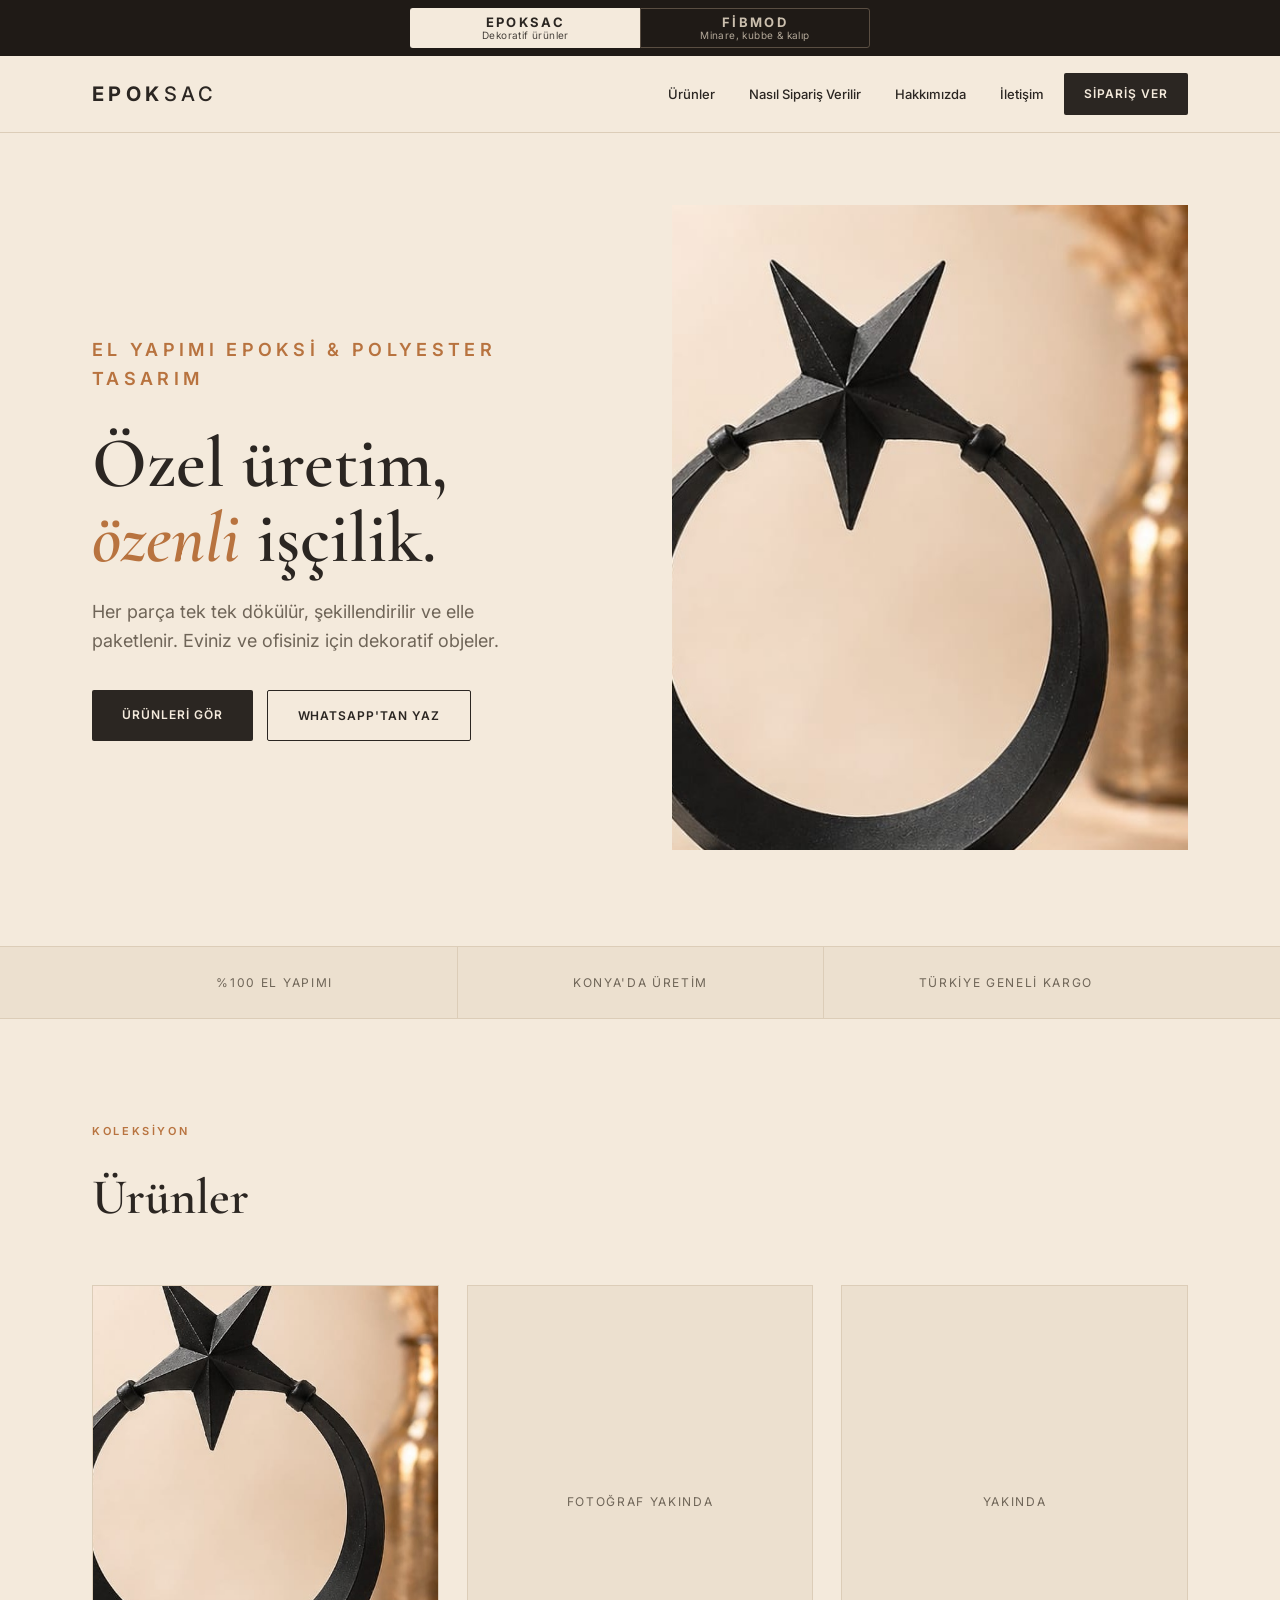
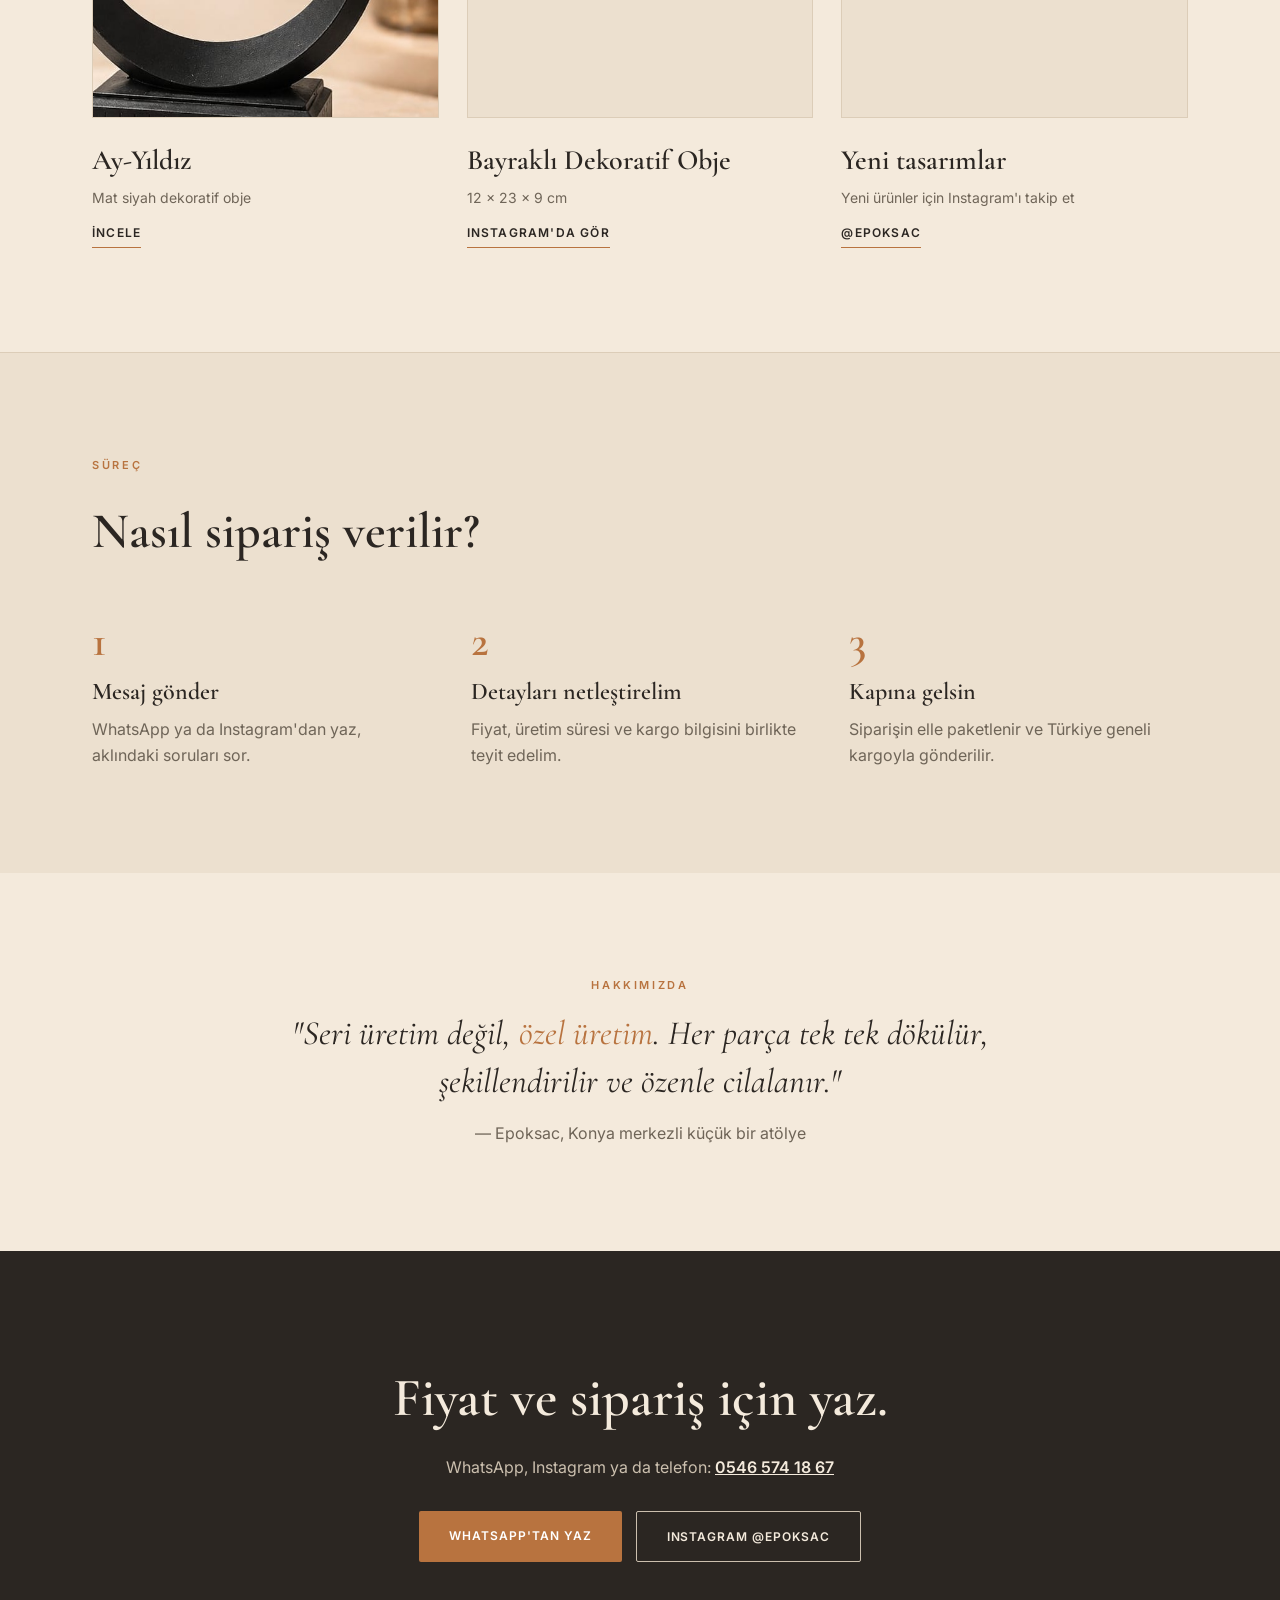
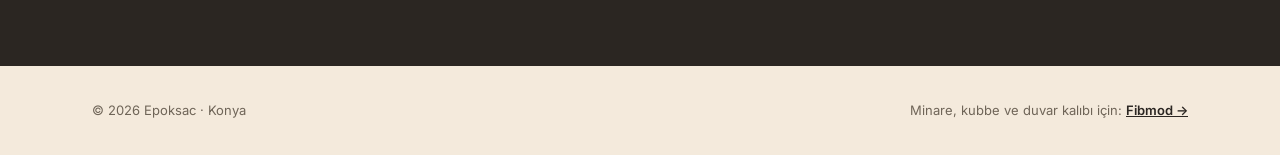
==== commit 5683da5f: "Add files via upload" ====
--- a/index.html
+++ b/index.html
@@ -12,9 +12,10 @@
 <link rel="preconnect" href="https://fonts.googleapis.com">
 <link rel="preconnect" href="https://fonts.gstatic.com" crossorigin>
 <link href="https://fonts.googleapis.com/css2?family=Cormorant+Garamond:wght@500;600;700&family=Inter:wght@400;500;600&display=swap" rel="stylesheet">
-<link rel="stylesheet" href="epoksac.css?v=6">
+<link rel="stylesheet" href="epoksac.css?v=7">
 </head>
 <body>
+<div class="sw"><a class="on" href="index.html"><b>EPOKSAC</b><span>Dekoratif ürünler</span></a><a href="fibmod/index.html"><b>FİBMOD</b><span>Minare, kubbe &amp; kalıp</span></a></div>
 <header><div class="wrap hd"><a class="logo" href="index.html"><b>EPOK</b>SAC</a>
 <nav id="nav"><a href="index.html#urunler">Ürünler</a><a href="index.html#siparis">Nasıl Sipariş Verilir</a><a href="index.html#hakkimizda">Hakkımızda</a><a href="iletisim.html">İletişim</a></nav>
 <a class="btn btn-p wa" href="#">Sipariş Ver</a>
@@ -33,7 +34,7 @@
 <section class="about" id="hakkimizda"><div class="wrap"><p class="eyebrow">Hakkımızda</p><blockquote>"Seri üretim değil, <em>özel üretim</em>. Her parça tek tek dökülür, şekillendirilir ve özenle cilalanır."</blockquote><p>— Epoksac, Konya merkezli küçük bir atölye</p></div></section>
 <section class="cta"><div class="wrap"><h2>Fiyat ve sipariş için yaz.</h2><p>WhatsApp, Instagram ya da telefon: <a class="tel" href="tel:+905465741867">0546 574 18 67</a></p><div class="acts"><a class="btn btn-p wa" href="#">WhatsApp'tan Yaz</a><a class="btn btn-o" href="https://instagram.com/epoksac" target="_blank" rel="noopener">Instagram @epoksac</a></div></div></section>
 </main>
-<footer><div class="wrap"><span>© <span id="yr"></span> Epoksac · Konya</span><span>Minare, kubbe ve duvar kalıbı için: <a href="https://serkanacr93.github.io/fibmod/" target="_blank" rel="noopener">Fibmod Polyester →</a></span></div></footer>
-<script src="epoksac.js?v=6"></script>
+<footer><div class="wrap"><span>© <span id="yr"></span> Epoksac · Konya</span><span>Minare, kubbe ve duvar kalıbı için: <a href="fibmod/index.html">Fibmod →</a></span></div></footer>
+<script src="epoksac.js?v=7"></script>
 </body>
 </html>
--- a/epoksac.css
+++ b/epoksac.css
@@ -1,6 +1,8 @@
 
 :root{--bg:#f4eadc;--bg2:#ece0cf;--ink:#2b2622;--soft:#6f6558;--acc:#b8733f;--line:#dccdb8;--serif:"Cormorant Garamond",Georgia,serif;--sans:"Inter",-apple-system,"Segoe UI",sans-serif}
-*{box-sizing:border-box}html{scroll-behavior:smooth}body{margin:0;background:var(--bg);color:var(--ink);font-family:var(--sans);line-height:1.6;-webkit-font-smoothing:antialiased}
+*{box-sizing:border-box}html{scroll-behavior:smooth}
+.sw{display:flex;justify-content:center;align-items:center;height:56px;background:#1f1a16}.sw a{display:flex;flex-direction:column;align-items:center;justify-content:center;width:min(230px,44vw);height:40px;border:1px solid #5a4e42;color:#cbbfae;text-decoration:none}.sw a:first-child{border-right:none;border-radius:3px 0 0 3px}.sw a:last-child{border-radius:0 3px 3px 0}.sw b{font-size:13px;letter-spacing:.18em;line-height:1.1}.sw span{font-size:10px;letter-spacing:.04em;opacity:.85;line-height:1.2}.sw a.on{background:#f4eadc;border-color:#f4eadc;color:#2b2622}@media(max-width:800px){.sw span{display:none}.sw a{height:36px}}
+body{margin:0;background:var(--bg);color:var(--ink);font-family:var(--sans);line-height:1.6;-webkit-font-smoothing:antialiased}
 img{display:block;width:100%;height:100%;object-fit:cover}a{color:inherit}.wrap{max-width:1160px;margin:0 auto;padding:0 32px}
 h1,h2,h3{font-family:var(--serif);font-weight:600;margin:0}p{margin:0;color:var(--soft)}
 .eyebrow{font-size:11px;letter-spacing:.24em;text-transform:uppercase;color:var(--acc);font-weight:600;margin:0 0 16px}
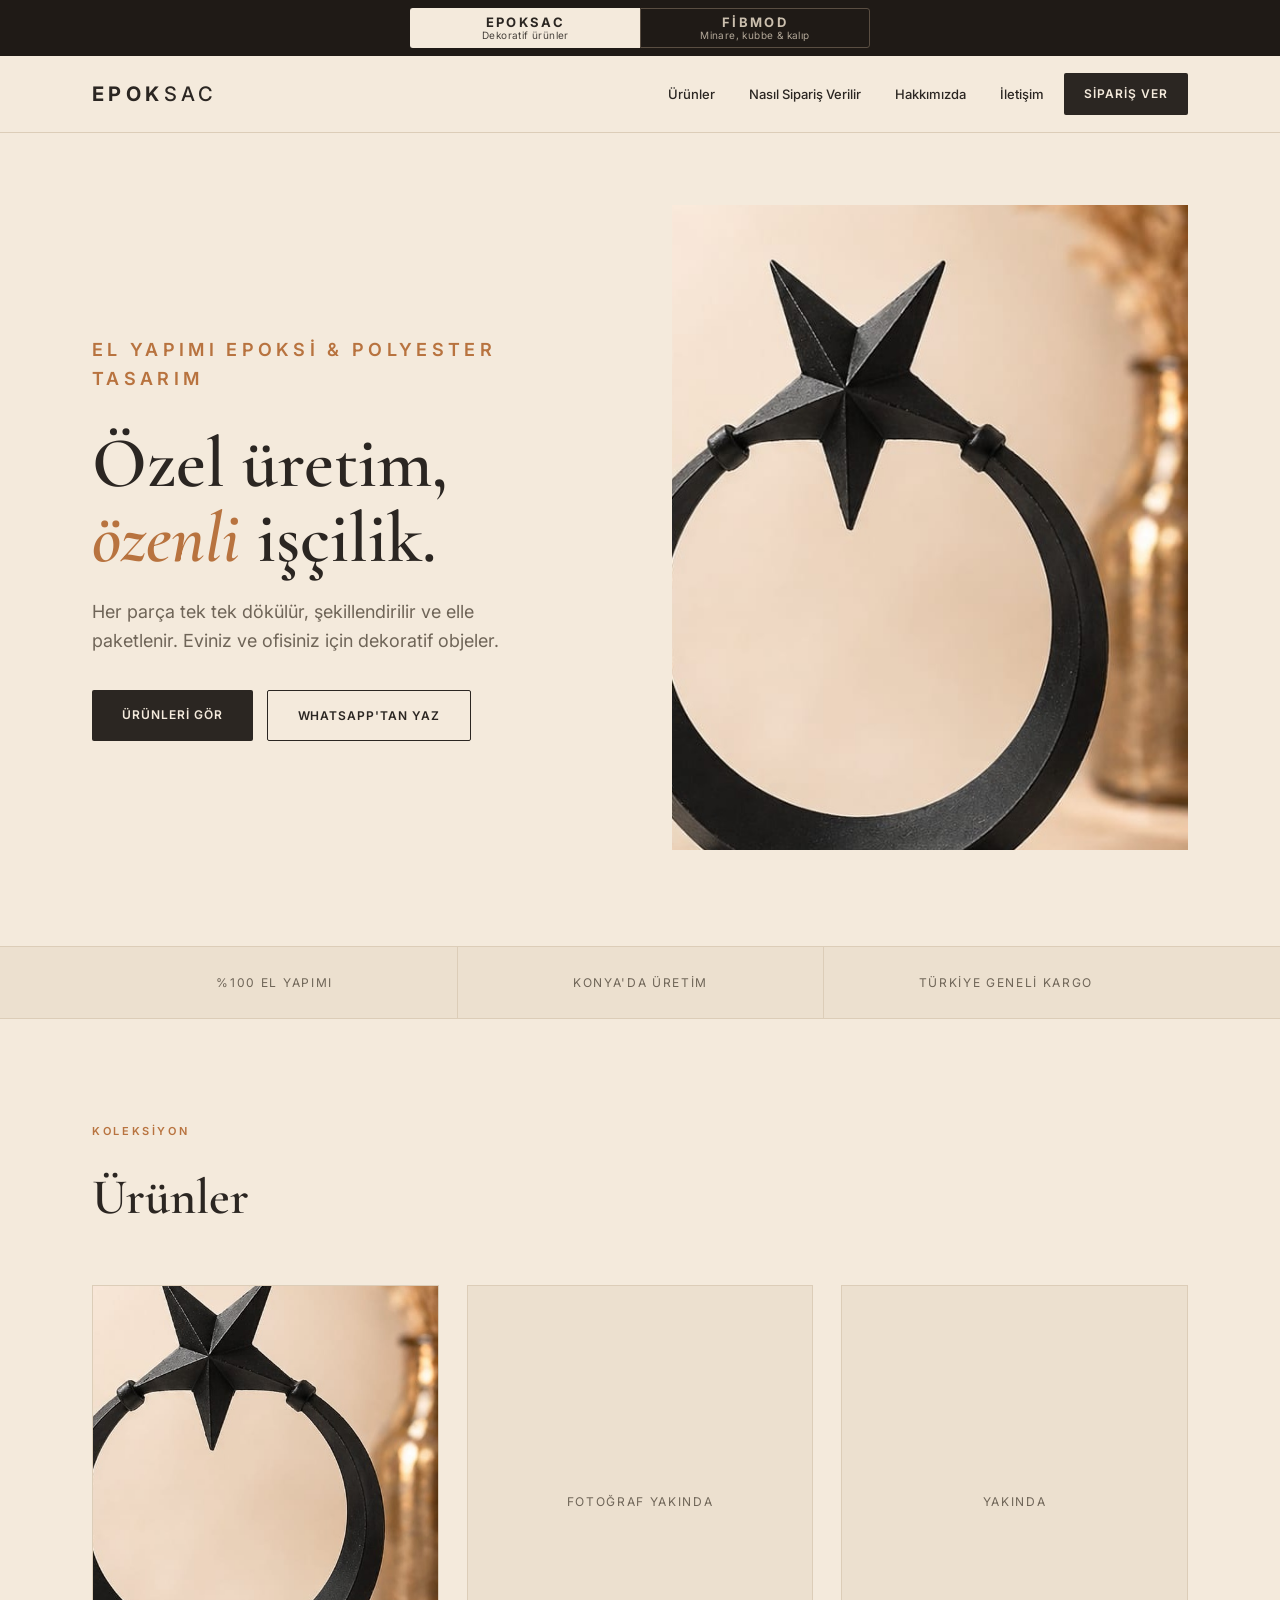
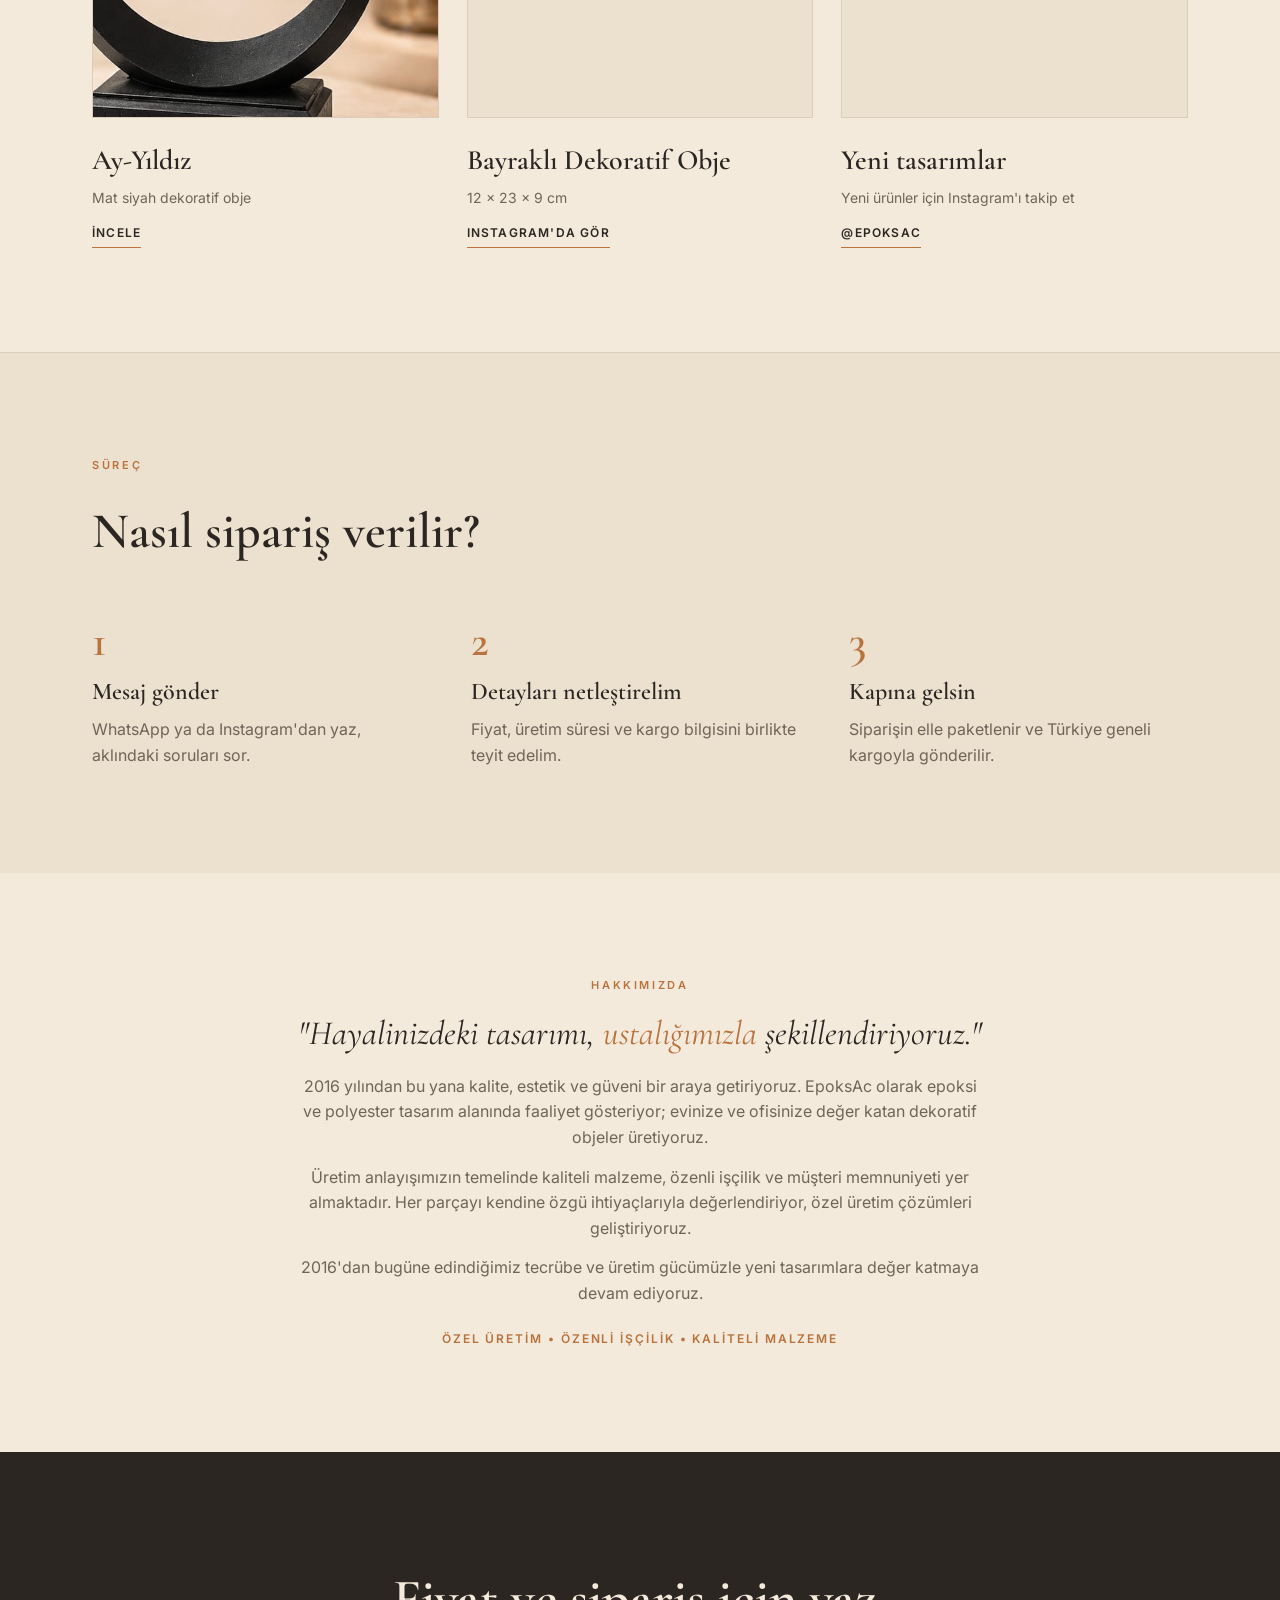
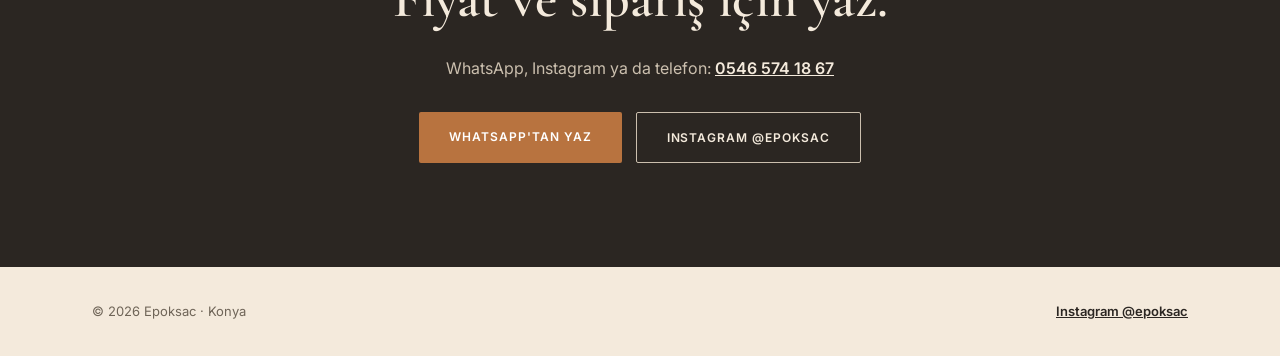
==== commit ebc654ac: "Add files via upload" ====
--- a/index.html
+++ b/index.html
@@ -12,7 +12,7 @@
 <link rel="preconnect" href="https://fonts.googleapis.com">
 <link rel="preconnect" href="https://fonts.gstatic.com" crossorigin>
 <link href="https://fonts.googleapis.com/css2?family=Cormorant+Garamond:wght@500;600;700&family=Inter:wght@400;500;600&display=swap" rel="stylesheet">
-<link rel="stylesheet" href="epoksac.css?v=7">
+<link rel="stylesheet" href="epoksac.css?v=8">
 </head>
 <body>
 <div class="sw"><a class="on" href="index.html"><b>EPOKSAC</b><span>Dekoratif ürünler</span></a><a href="fibmod/index.html"><b>FİBMOD</b><span>Minare, kubbe &amp; kalıp</span></a></div>
@@ -31,10 +31,10 @@
 </div></div></section>
 <section class="alt" id="siparis"><div class="wrap"><div class="sh"><p class="eyebrow">Süreç</p><h2>Nasıl sipariş verilir?</h2></div><div class="steps">
 <div><b>1</b><h3>Mesaj gönder</h3><p>WhatsApp ya da Instagram'dan yaz, aklındaki soruları sor.</p></div><div><b>2</b><h3>Detayları netleştirelim</h3><p>Fiyat, üretim süresi ve kargo bilgisini birlikte teyit edelim.</p></div><div><b>3</b><h3>Kapına gelsin</h3><p>Siparişin elle paketlenir ve Türkiye geneli kargoyla gönderilir.</p></div></div></div></section>
-<section class="about" id="hakkimizda"><div class="wrap"><p class="eyebrow">Hakkımızda</p><blockquote>"Seri üretim değil, <em>özel üretim</em>. Her parça tek tek dökülür, şekillendirilir ve özenle cilalanır."</blockquote><p>— Epoksac, Konya merkezli küçük bir atölye</p></div></section>
+<section class="about" id="hakkimizda"><div class="wrap"><p class="eyebrow">Hakkımızda</p><blockquote>"Hayalinizdeki tasarımı, <em>ustalığımızla</em> şekillendiriyoruz."</blockquote><p style="max-width:680px;margin:0 auto 14px">2016 yılından bu yana kalite, estetik ve güveni bir araya getiriyoruz. EpoksAc olarak epoksi ve polyester tasarım alanında faaliyet gösteriyor; evinize ve ofisinize değer katan dekoratif objeler üretiyoruz.</p><p style="max-width:680px;margin:0 auto 14px">Üretim anlayışımızın temelinde kaliteli malzeme, özenli işçilik ve müşteri memnuniyeti yer almaktadır. Her parçayı kendine özgü ihtiyaçlarıyla değerlendiriyor, özel üretim çözümleri geliştiriyoruz.</p><p style="max-width:680px;margin:0 auto 22px">2016'dan bugüne edindiğimiz tecrübe ve üretim gücümüzle yeni tasarımlara değer katmaya devam ediyoruz.</p><p style="font-size:12px;letter-spacing:.16em;text-transform:uppercase;color:var(--acc);font-weight:600">Özel Üretim • Özenli İşçilik • Kaliteli Malzeme</p></div></section>
 <section class="cta"><div class="wrap"><h2>Fiyat ve sipariş için yaz.</h2><p>WhatsApp, Instagram ya da telefon: <a class="tel" href="tel:+905465741867">0546 574 18 67</a></p><div class="acts"><a class="btn btn-p wa" href="#">WhatsApp'tan Yaz</a><a class="btn btn-o" href="https://instagram.com/epoksac" target="_blank" rel="noopener">Instagram @epoksac</a></div></div></section>
 </main>
-<footer><div class="wrap"><span>© <span id="yr"></span> Epoksac · Konya</span><span>Minare, kubbe ve duvar kalıbı için: <a href="fibmod/index.html">Fibmod →</a></span></div></footer>
-<script src="epoksac.js?v=7"></script>
+<footer><div class="wrap"><span>© <span id="yr"></span> Epoksac · Konya</span><span><a href="https://instagram.com/epoksac" target="_blank" rel="noopener">Instagram @epoksac</a></span></div></footer>
+<script src="epoksac.js?v=8"></script>
 </body>
 </html>
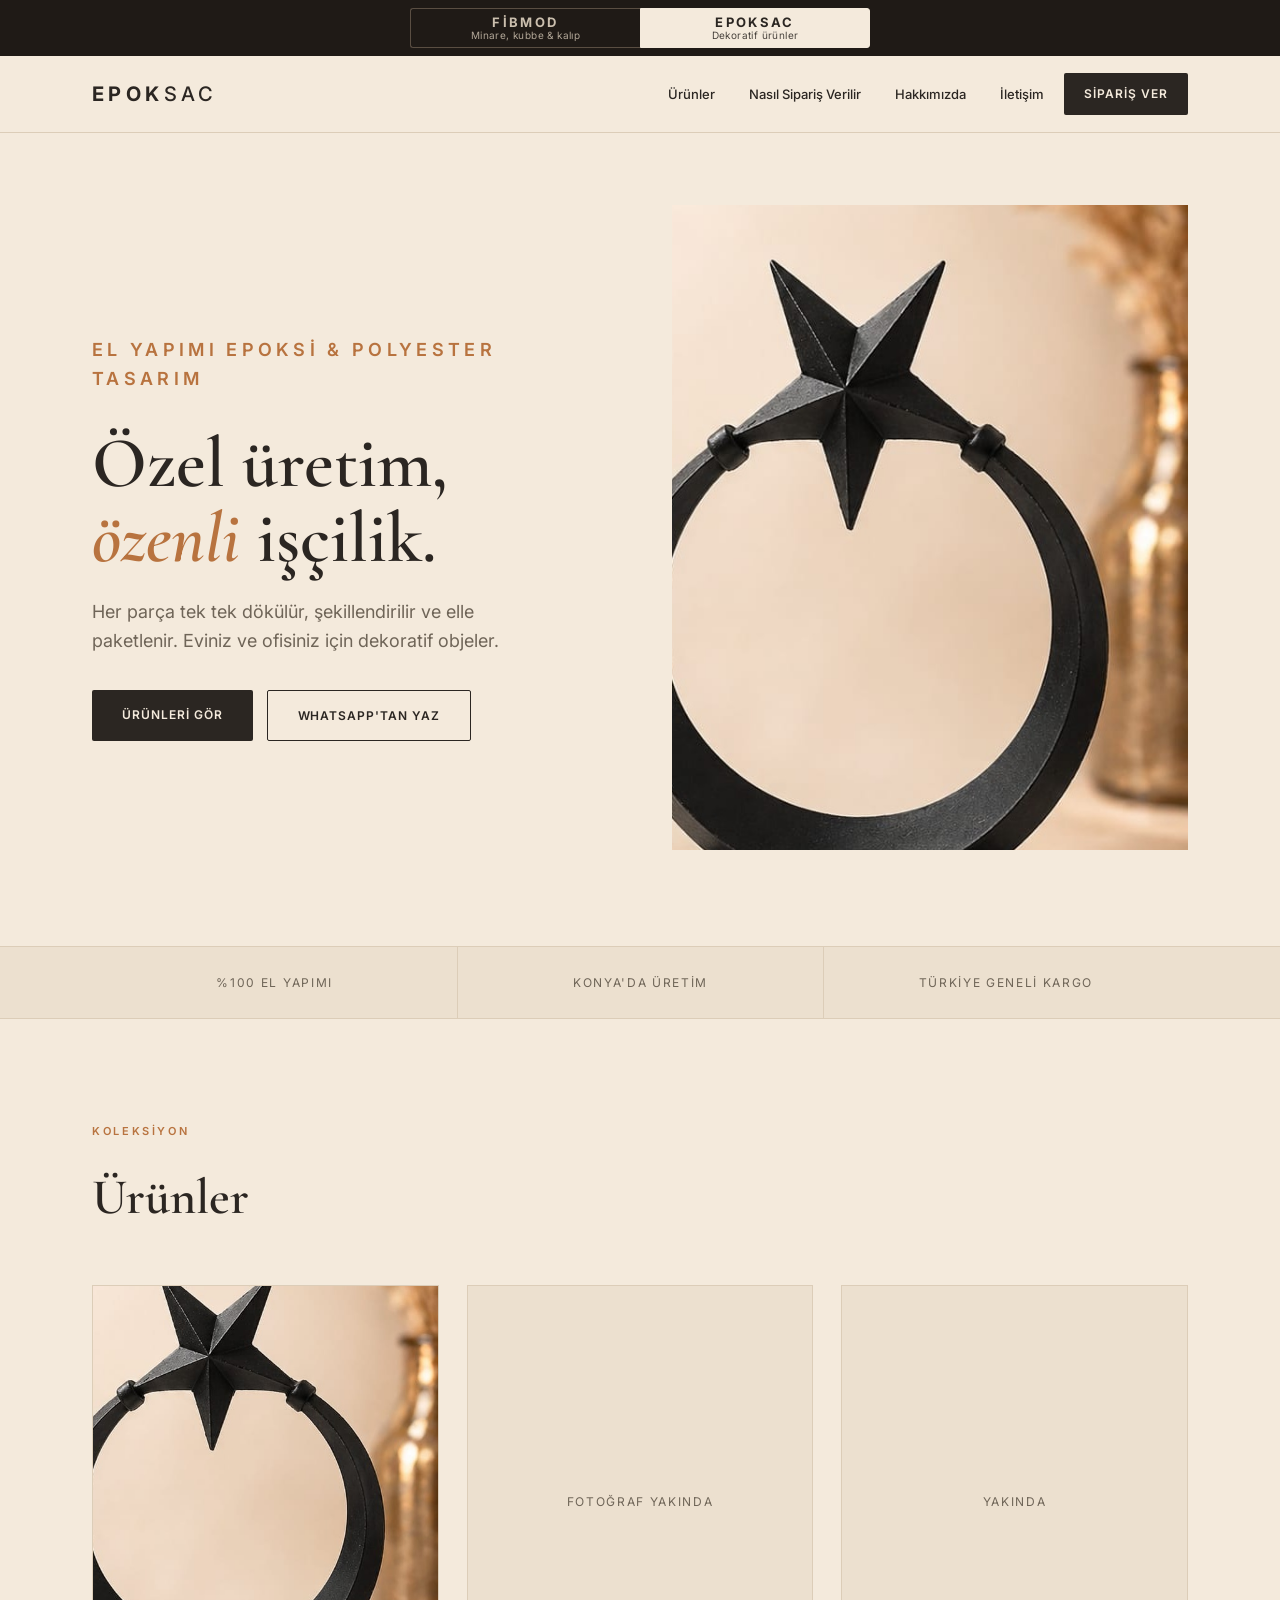
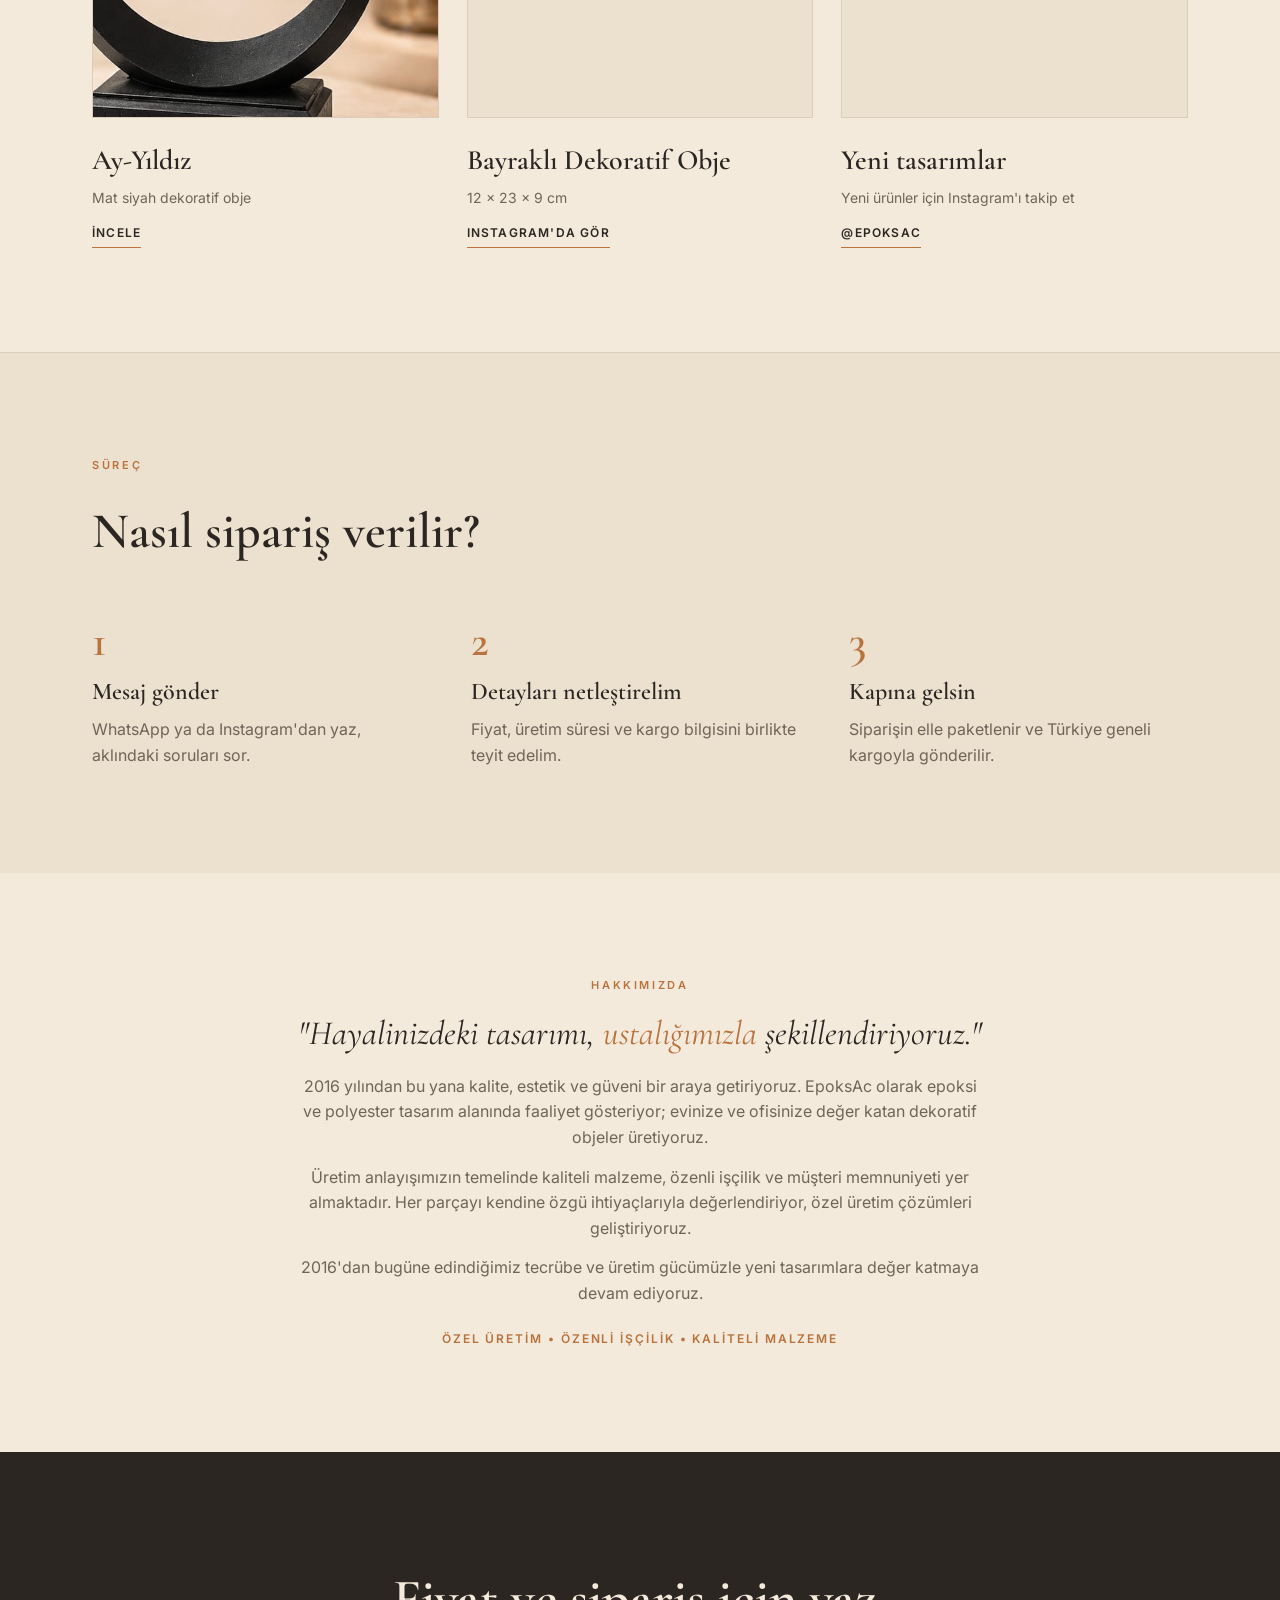
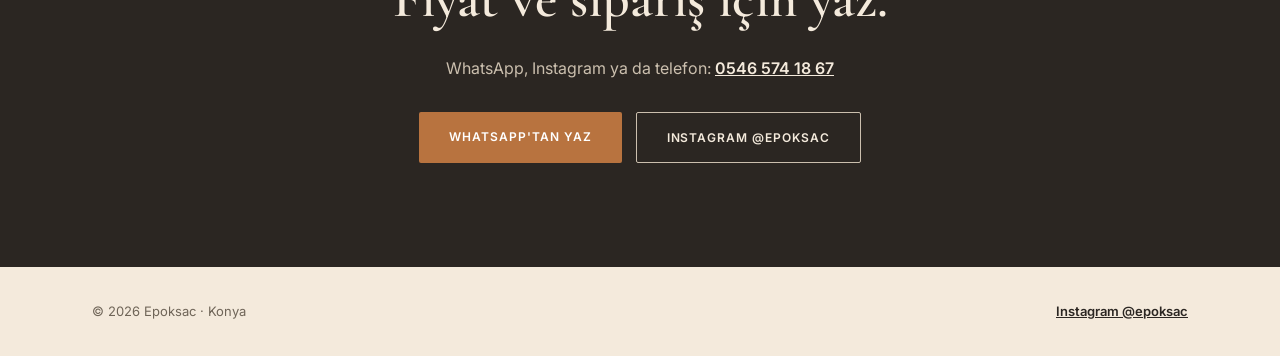
==== commit b4f31e5b: "Add files via upload" ====
--- a/index.html
+++ b/index.html
@@ -15,7 +15,7 @@
 <link rel="stylesheet" href="epoksac.css?v=8">
 </head>
 <body>
-<div class="sw"><a class="on" href="index.html"><b>EPOKSAC</b><span>Dekoratif ürünler</span></a><a href="fibmod/index.html"><b>FİBMOD</b><span>Minare, kubbe &amp; kalıp</span></a></div>
+<div class="sw"><a href="https://fibmod.epoksac.com/"><b>FİBMOD</b><span>Minare, kubbe &amp; kalıp</span></a><a class="on" href="index.html"><b>EPOKSAC</b><span>Dekoratif ürünler</span></a></div>
 <header><div class="wrap hd"><a class="logo" href="index.html"><b>EPOK</b>SAC</a>
 <nav id="nav"><a href="index.html#urunler">Ürünler</a><a href="index.html#siparis">Nasıl Sipariş Verilir</a><a href="index.html#hakkimizda">Hakkımızda</a><a href="iletisim.html">İletişim</a></nav>
 <a class="btn btn-p wa" href="#">Sipariş Ver</a>
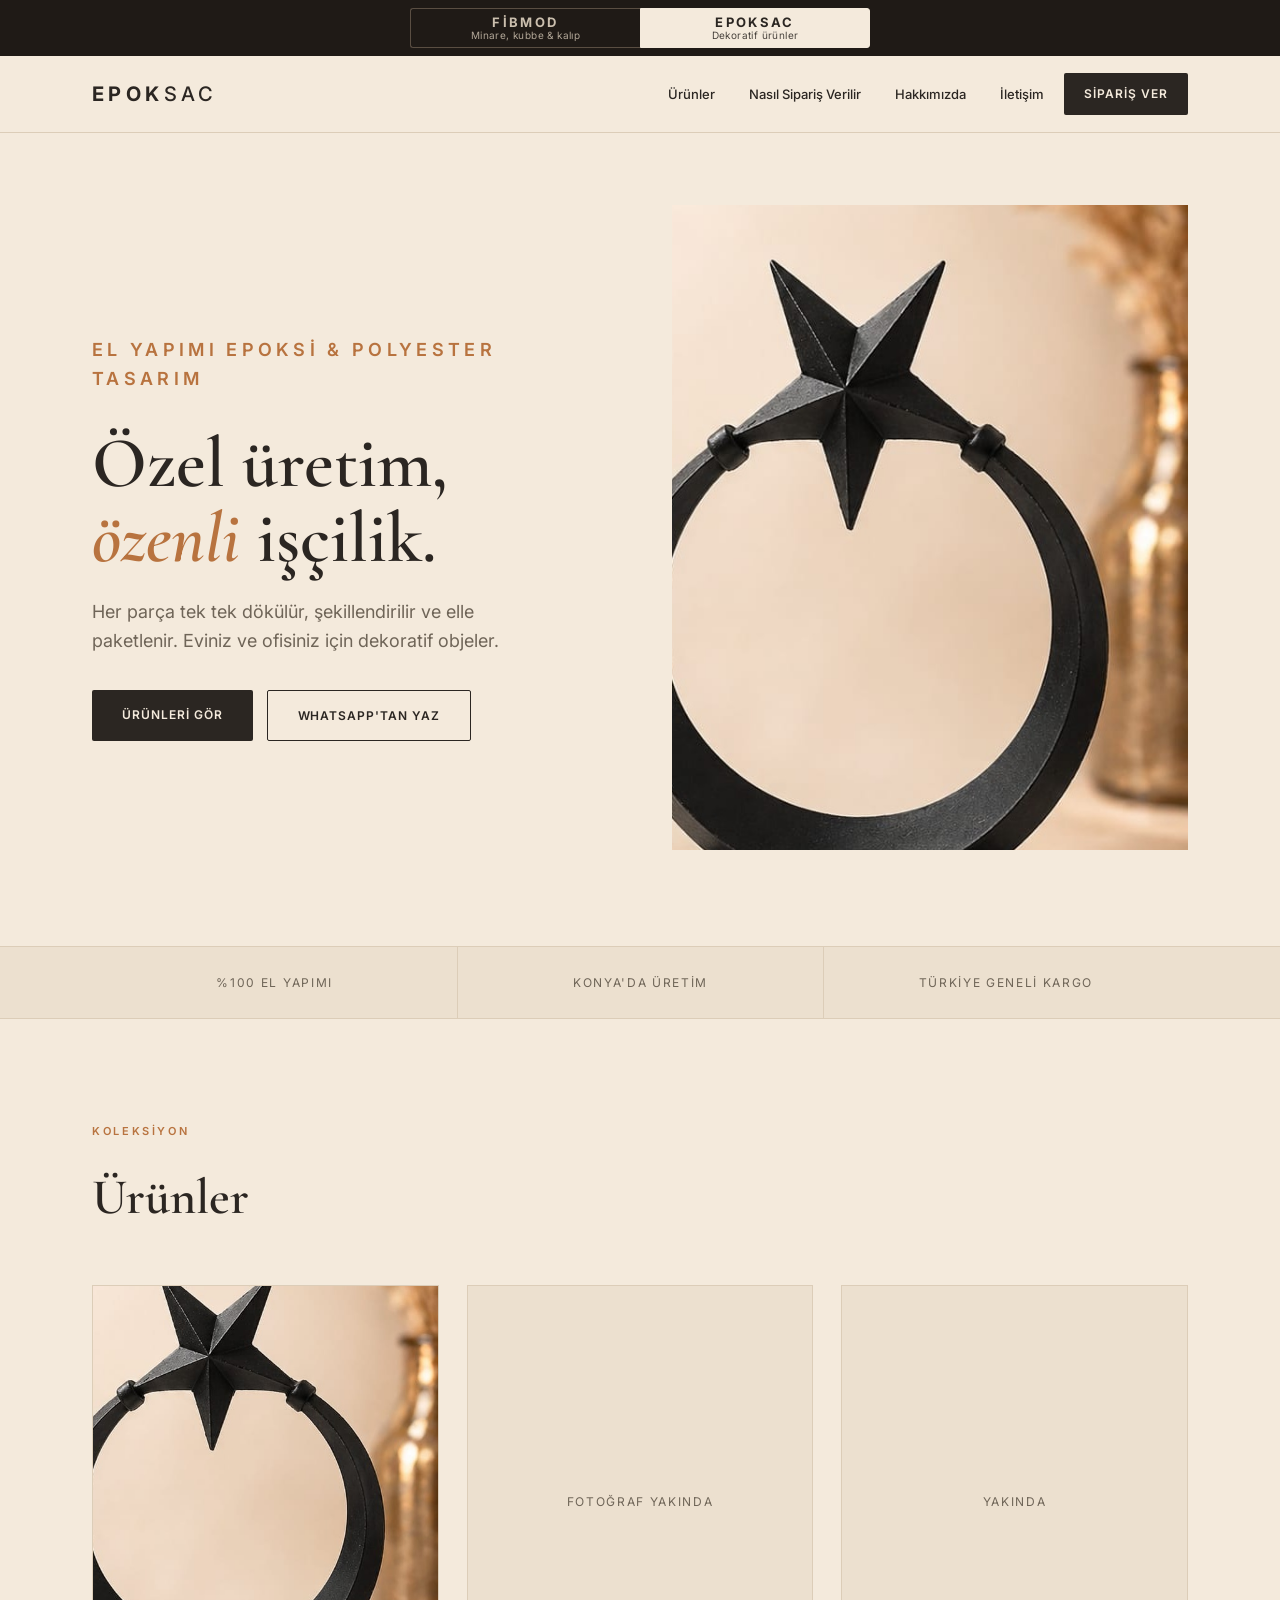
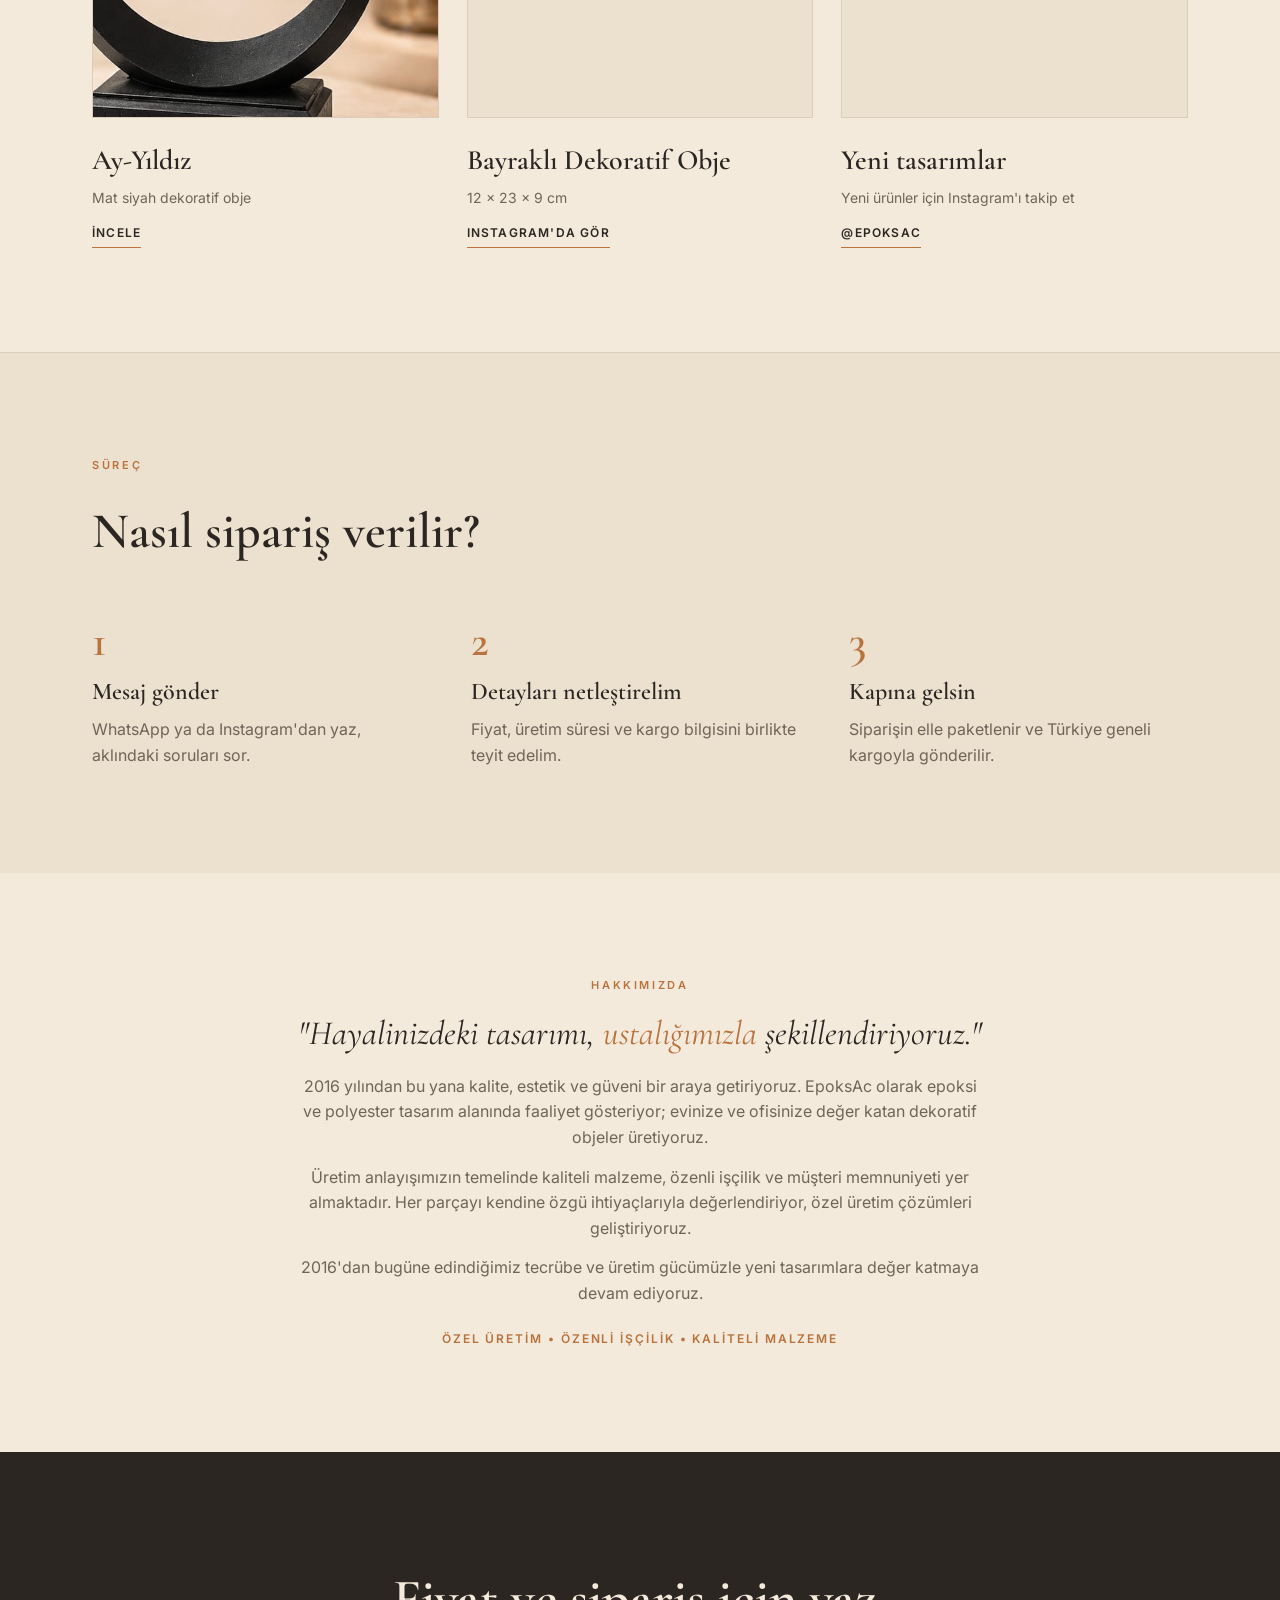
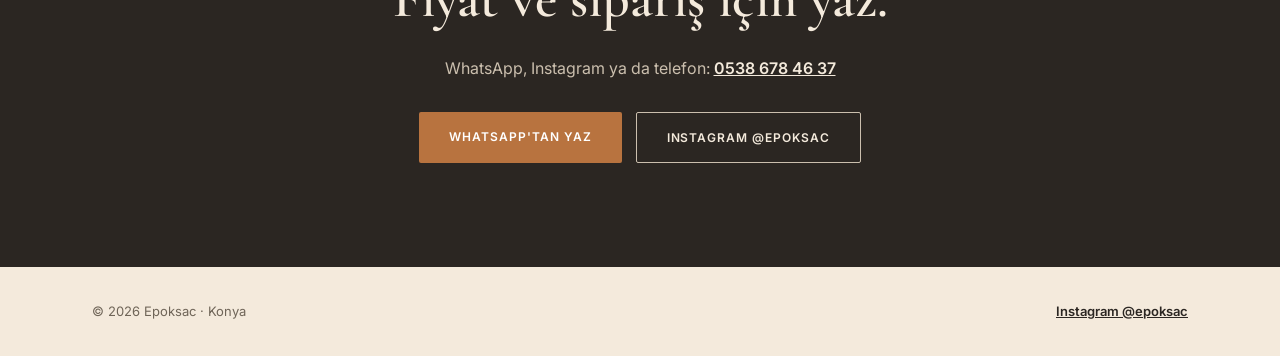
==== commit c79a4558: "Add files via upload" ====
--- a/index.html
+++ b/index.html
@@ -32,7 +32,7 @@
 <section class="alt" id="siparis"><div class="wrap"><div class="sh"><p class="eyebrow">Süreç</p><h2>Nasıl sipariş verilir?</h2></div><div class="steps">
 <div><b>1</b><h3>Mesaj gönder</h3><p>WhatsApp ya da Instagram'dan yaz, aklındaki soruları sor.</p></div><div><b>2</b><h3>Detayları netleştirelim</h3><p>Fiyat, üretim süresi ve kargo bilgisini birlikte teyit edelim.</p></div><div><b>3</b><h3>Kapına gelsin</h3><p>Siparişin elle paketlenir ve Türkiye geneli kargoyla gönderilir.</p></div></div></div></section>
 <section class="about" id="hakkimizda"><div class="wrap"><p class="eyebrow">Hakkımızda</p><blockquote>"Hayalinizdeki tasarımı, <em>ustalığımızla</em> şekillendiriyoruz."</blockquote><p style="max-width:680px;margin:0 auto 14px">2016 yılından bu yana kalite, estetik ve güveni bir araya getiriyoruz. EpoksAc olarak epoksi ve polyester tasarım alanında faaliyet gösteriyor; evinize ve ofisinize değer katan dekoratif objeler üretiyoruz.</p><p style="max-width:680px;margin:0 auto 14px">Üretim anlayışımızın temelinde kaliteli malzeme, özenli işçilik ve müşteri memnuniyeti yer almaktadır. Her parçayı kendine özgü ihtiyaçlarıyla değerlendiriyor, özel üretim çözümleri geliştiriyoruz.</p><p style="max-width:680px;margin:0 auto 22px">2016'dan bugüne edindiğimiz tecrübe ve üretim gücümüzle yeni tasarımlara değer katmaya devam ediyoruz.</p><p style="font-size:12px;letter-spacing:.16em;text-transform:uppercase;color:var(--acc);font-weight:600">Özel Üretim • Özenli İşçilik • Kaliteli Malzeme</p></div></section>
-<section class="cta"><div class="wrap"><h2>Fiyat ve sipariş için yaz.</h2><p>WhatsApp, Instagram ya da telefon: <a class="tel" href="tel:+905465741867">0546 574 18 67</a></p><div class="acts"><a class="btn btn-p wa" href="#">WhatsApp'tan Yaz</a><a class="btn btn-o" href="https://instagram.com/epoksac" target="_blank" rel="noopener">Instagram @epoksac</a></div></div></section>
+<section class="cta"><div class="wrap"><h2>Fiyat ve sipariş için yaz.</h2><p>WhatsApp, Instagram ya da telefon: <a class="tel" href="tel:+905386784637">0538 678 46 37</a></p><div class="acts"><a class="btn btn-p wa" href="#">WhatsApp'tan Yaz</a><a class="btn btn-o" href="https://instagram.com/epoksac" target="_blank" rel="noopener">Instagram @epoksac</a></div></div></section>
 </main>
 <footer><div class="wrap"><span>© <span id="yr"></span> Epoksac · Konya</span><span><a href="https://instagram.com/epoksac" target="_blank" rel="noopener">Instagram @epoksac</a></span></div></footer>
 <script src="epoksac.js?v=8"></script>
